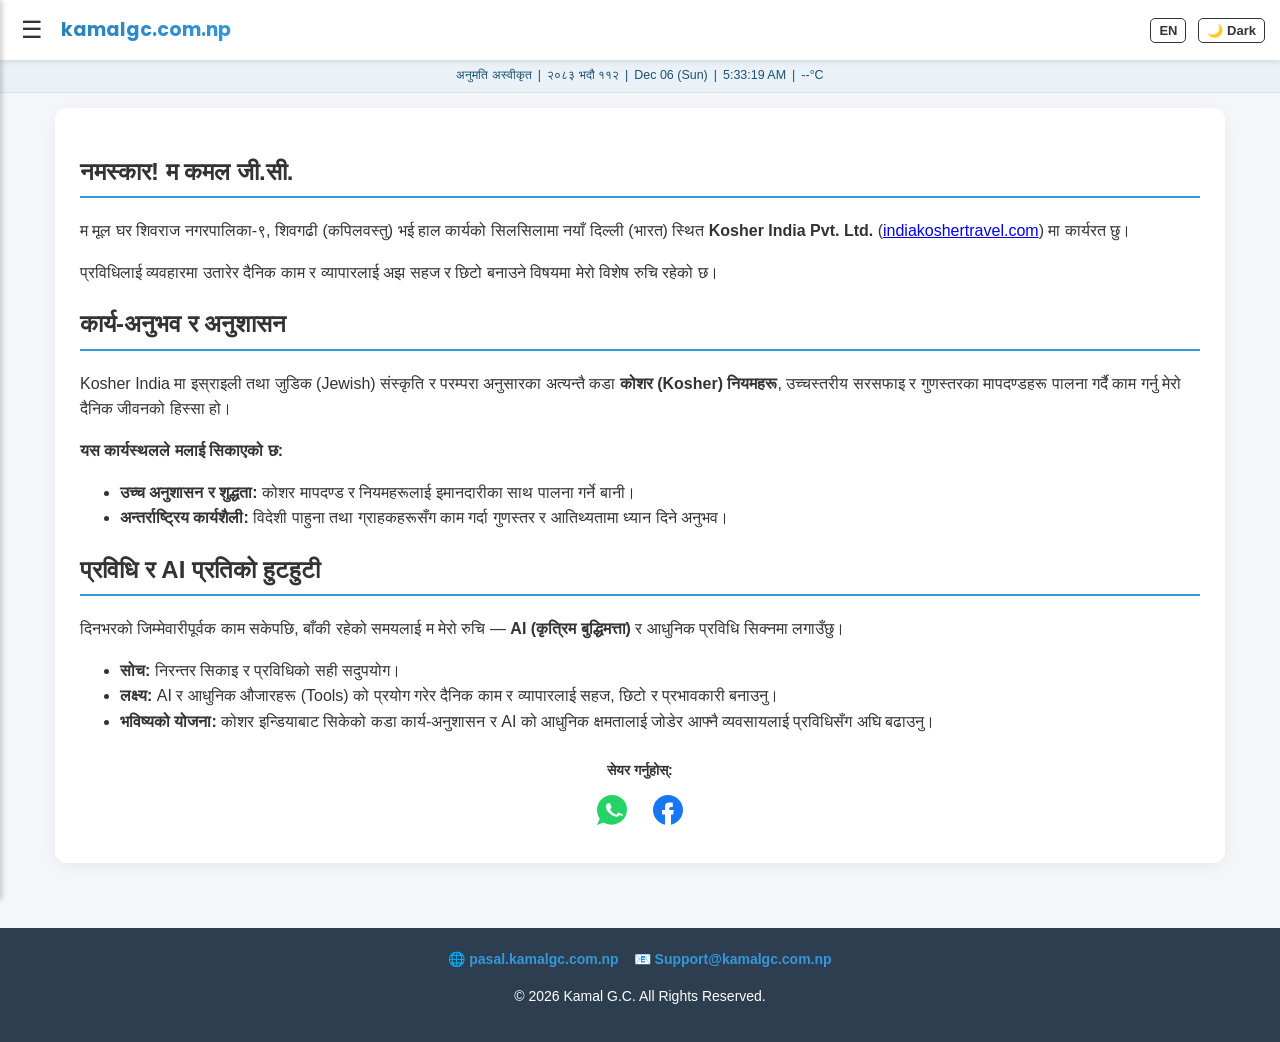
==== about.html @ 1b10fa85 "Update about.html" ====
<!DOCTYPE html>
<html lang="ne">
<head>
    <meta charset="UTF-8">
    <meta name="viewport" content="width=device-width, initial-scale=1.0">
    <title>मेरो बारेमा - कमल जी.सी.</title>
    <link rel="preconnect" href="https://fonts.googleapis.com">
    <link rel="preconnect" href="https://fonts.gstatic.com" crossorigin>
    <link href="https://fonts.googleapis.com/css2?family=Poppins:wght@600;700&display=swap" rel="stylesheet">
    <style>
        :root { --bg-color: #f4f6f9; --text-color: #333; --header-bg: #ffffff; --box-bg: #ffffff; --border-color: #3498db; --sidebar-bg: #2c3e50; --sidebar-text: #ffffff; --banner-bg: #eaf2f8; --banner-text: #1b4f72; }
        [data-theme="dark"] { --bg-color: #121212; --text-color: #e0e0e0; --header-bg: #1e1e1e; --box-bg: #1e1e1e; --border-color: #3498db; --sidebar-bg: #1a1a1a; --sidebar-text: #ffffff; --banner-bg: #2a2a2a; --banner-text: #85c1e9; }
        *, *::before, *::after { box-sizing: border-box; }
        body { margin: 0; padding: 0; font-family: 'Segoe UI', Tahoma, Geneva, Verdana, sans-serif; background-color: var(--bg-color); color: var(--text-color); line-height: 1.6; display: flex; flex-direction: column; min-height: 100vh; transition: background-color 0.3s, color 0.3s; }
        header { position: fixed; top: 0; left: 0; width: 100%; height: 60px; background-color: var(--header-bg); box-shadow: 0 2px 5px rgba(0,0,0,0.1); display: flex; align-items: center; justify-content: space-between; padding: 0 15px; z-index: 1000; }
        .header-left, .header-right { display: flex; align-items: center; gap: 12px; }
        .menu-btn { background: none; border: none; font-size: 24px; cursor: pointer; color: var(--text-color); }
        .logo-text { font-family: 'Poppins', sans-serif; font-size: 19px; font-weight: 700; background: linear-gradient(45deg, #2980b9, #3498db); -webkit-background-clip: text; -webkit-text-fill-color: transparent; text-decoration: none; }
        .control-btn { background: none; border: 1px solid var(--text-color); color: var(--text-color); padding: 4px 8px; border-radius: 5px; cursor: pointer; font-size: 13px; font-weight: bold; }
        .control-btn:hover { background-color: var(--text-color); color: var(--bg-color); }
        .live-status-bar { margin-top: 60px; background-color: var(--banner-bg); color: var(--banner-text); padding: 6px 10px; text-align: center; font-size: 0.78em; font-weight: 500; border-bottom: 1px solid rgba(0,0,0,0.05); display: flex; justify-content: center; align-items: center; gap: 6px; white-space: nowrap; overflow-x: auto; }
        .sidebar { position: fixed; top: 0; left: -280px; width: 280px; height: 100%; background-color: var(--sidebar-bg); color: var(--sidebar-text); transition: left 0.3s ease; z-index: 1100; padding-top: 80px; box-shadow: 2px 0 5px rgba(0,0,0,0.2); }
        .sidebar.active { left: 0; }
        .sidebar-close { position: absolute; top: 20px; right: 20px; background: none; border: none; color: var(--sidebar-text); font-size: 24px; cursor: pointer; }
        .sidebar ul { list-style: none; padding: 0; margin: 0; }
        .sidebar ul li { border-bottom: 1px solid #34495e; }
        .sidebar ul li a { display: block; padding: 15px 25px; color: var(--sidebar-text); text-decoration: none; }
        .sidebar ul li:hover { background-color: #34495e; }
        .main-container { max-width: 1200px; width: 100%; margin: 15px auto 40px auto; padding: 0 15px; flex: 1; }
        .section-box { background: var(--box-bg); border-radius: 12px; box-shadow: 0 4px 15px rgba(0,0,0,0.05); padding: 25px; margin-bottom: 25px; }
        h2 { color: var(--text-color); border-bottom: 2px solid var(--border-color); padding-bottom: 5px; margin-top: 20px; }
        footer { background-color: var(--sidebar-bg); color: var(--sidebar-text); text-align: center; padding: 20px; margin-top: auto; font-size: 14px; }
        .footer-links { margin-bottom: 12px; display: flex; justify-content: center; align-items: center; flex-wrap: wrap; gap: 15px; }
        .footer-links a { color: #3498db; text-decoration: none; font-weight: 600; display: inline-flex; align-items: center; gap: 6px; }
    </style>
</head>
<body data-theme="light">
    <header>
        <div class="header-left">
            <button class="menu-btn" onclick="toggleSidebar()">☰</button>
            <a href="index.html" class="logo-text">kamalgc.com.np</a>
        </div>
        <div class="header-right">
            <button class="control-btn" id="langBtn" onclick="toggleLanguage()">EN</button>
            <button class="control-btn" id="themeBtn" onclick="toggleTheme()">🌙 Dark</button>
        </div>
    </header>

    <div class="live-status-bar" id="liveStatusBar">
        <span id="locationText">लोड हुँदैछ...</span> |
        <span id="nepaliDateText">२०८३ साउन २४</span> |
        <span id="englishDateText">Aug 09 (Sun)</span> |
        <span id="timeText">--:--:--</span> |
        <span id="weatherText">--°C</span>
    </div>

    <nav class="sidebar" id="sidebar">
        <button class="sidebar-close" onclick="toggleSidebar()">&times;</button>
        <ul>
            <li><a href="index.html" data-en="Home" data-np="गृहपृष्ठ (Home)">गृहपृष्ठ (Home)</a></li>
            <li><a href="about.html" data-en="About Me" data-np="मेरो बारेमा (About Me)">मेरो बारेमा (About Me)</a></li>
            <li><a href="gallery.html" data-en="Gallery" data-np="ग्यालरी (Gallery)">ग्यालरी (Gallery)</a></li>
            <li><a href="tech.html" data-en="AI & Tech" data-np="AI र प्रविधि (AI & Tech)">AI र प्रविधि (AI & Tech)</a></li>
            <li><a href="blog.html" data-en="Blog / Updates" data-np="ब्लग / अपडेट्स (Blog)">ब्लग / अपडेट्स (Blog)</a></li>
        </ul>
    </nav>

    <div class="main-container">
        <div class="section-box">
            <h2 data-en="Hello! I am Kamal G.C." data-np="नमस्कार! म कमल जी.सी.">नमस्कार! म कमल जी.सी.</h2>
            <p data-en="My permanent home is Shivraj Municipality-9, Shivgadhi (Kapilvastu), and currently, I am working at Kosher India Pvt. Ltd. (indiakoshertravel.com) in New Delhi, India." data-np="म मूल घर शिवराज नगरपालिका-९, शिवगढी (कपिलवस्तु) भई हाल कार्यको सिलसिलामा नयाँ दिल्ली (भारत) स्थित Kosher India Pvt. Ltd. (indiakoshertravel.com) मा कार्यरत छु।">म मूल घर शिवराज नगरपालिका-९, शिवगढी (कपिलवस्तु) भई हाल कार्यको सिलसिलामा नयाँ दिल्ली (भारत) स्थित <strong>Kosher India Pvt. Ltd.</strong> (<a href="https://www.indiakoshertravel.com" target="_blank">indiakoshertravel.com</a>) मा कार्यरत छु।</p>
            <p data-en="I have a special interest in putting technology into practice to make daily work and business smoother and faster." data-np="प्रविधिलाई व्यवहारमा उतारेर दैनिक काम र व्यापारलाई अझ सहज र छिटो बनाउने विषयमा मेरो विशेष रुचि रहेको छ।">प्रविधिलाई व्यवहारमा उतारेर दैनिक काम र व्यापारलाई अझ सहज र छिटो बनाउने विषयमा मेरो विशेष रुचि रहेको छ।</p>

            <h2 data-en="Work Experience & Discipline" data-np="कार्य-अनुभव र अनुशासन">कार्य-अनुभव र अनुशासन</h2>
            <p data-en="Working at Kosher India by following extremely strict Kosher rules, high-level cleanliness, and quality standards according to Israeli and Jewish culture and tradition is a part of my daily life." data-np="Kosher India मा is्राइली तथा जुडिक (Jewish) संस्कृति र परम्परा अनुसारका अत्यन्तै कडा कोशर (Kosher) नियमहरू, उच्चस्तरीय सरसफाइ र गुणस्तरका मापदण्डहरू पालना गर्दै काम गर्नु मेरो दैनिक जीवनको हिस्सा हो।">Kosher India मा इस्राइली तथा जुडिक (Jewish) संस्कृति र परम्परा अनुसारका अत्यन्तै कडा <strong>कोशर (Kosher) नियमहरू</strong>, उच्चस्तरीय सरसफाइ र गुणस्तरका मापदण्डहरू पालना गर्दै काम गर्नु मेरो दैनिक जीवनको हिस्सा हो।</p>
            <p><strong data-en="This workplace has taught me:" data-np="यस कार्यस्थलले मलाई सिकाएको छ:">यस कार्यस्थलले मलाई सिकाएको छ:</strong></p>
            <ul>
                <li><strong data-en="High Discipline & Purity:" data-np="उच्च अनुशासन र शुद्धता:">उच्च अनुशासन र शुद्धता:</strong> <span data-en="Habit of faithfully following Kosher standards and rules." data-np="कोशर मापदण्ड र नियमहरूलाई इमानदारीका साथ पालना गर्ने बानी।">कोशर मापदण्ड र नियमहरूलाई इमानदारीका साथ पालना गर्ने बानी।</span></li>
                <li><strong data-en="International Workstyle:" data-np="अन्तर्राष्ट्रिय कार्यशैली:">अन्तर्राष्ट्रिय कार्यशैली:</strong> <span data-en="Experience in paying attention to quality and hospitality while working with foreign guests and clients." data-np="विदेशी पाहुना तथा ग्राहकहरूसँग काम गर्दा गुणस्तर र आतिथ्यतामा ध्यान दिने अनुभव।">विदेशी पाहुना तथा ग्राहकहरूसँग काम गर्दा गुणस्तर र आतिथ्यतामा ध्यान दिने अनुभव।</span></li>
            </ul>

            <h2 data-en="Passion for Technology & AI" data-np="प्रविधि र AI प्रतिको हुटहुटी">प्रविधि र AI प्रतिको हुटहुटी</h2>
            <p data-en="After finishing my responsible work for the day, I dedicate my remaining time to learning my interest — AI (Artificial Intelligence) and modern technology." data-np="दिनभरको जिम्मेवारीपूर्वक काम सकेपछि, बाँकी रहेको समयलाई म मेरो रुचि — AI (कृत्रिम बुद्धिमत्ता) र आधुनिक प्रविधि सिक्नमा लगाउँछु।">दिनभरको जिम्मेवारीपूर्वक काम सकेपछि, बाँकी रहेको समयलाई म मेरो रुचि — <strong>AI (कृत्रिम बुद्धिमत्ता)</strong> र आधुनिक प्रविधि सिक्नमा लगाउँछु।</p>
            <ul>
                <li><strong data-en="Vision:" data-np="सोच:">सोच:</strong> <span data-en="Continuous learning and proper use of technology." data-np="निरन्तर सिकाइ र प्रविधिको सही सदुपयोग।">निरन्तर सिकाइ र प्रविधिको सही सदुपयोग।</span></li>
                <li><strong data-en="Goal:" data-np="लक्ष्य:">लक्ष्य:</strong> <span data-en="Using AI and modern tools to make daily work and business smooth, fast, and effective." data-np="AI र आधुनिक औजारहरू (Tools) को प्रयोग गरेर दैनिक काम र व्यापारलाई सहज, छिटो र प्रभावकारी बनाउनु।">AI र आधुनिक औजारहरू (Tools) को प्रयोग गरेर दैनिक काम र व्यापारलाई सहज, छिटो र प्रभावकारी बनाउनु।</span></li>
                <li><strong data-en="Future Plan:" data-np="भविष्यको योजना:">भविष्यको योजना:</strong> <span data-en="Combining the strict work discipline learned from Kosher India and the modern capability of AI to advance my own business with technology." data-np="कोशर इन्डियाबाट सिकेको कडा कार्य-अनुशासन र AI को आधुनिक क्षमतालाई जोडेर आफ्नै व्यवसायलाई प्रविधिसँग अघि बढाउनु।">कोशर इन्डियाबाट सिकेको कडा कार्य-अनुशासन र AI को आधुनिक क्षमतालाई जोडेर आफ्नै व्यवसायलाई प्रविधिसँग अघि बढाउनु।</span></li>
            </ul>

            <!-- लेख र सामग्रीको ठीक मुनि सेयर गर्ने SVG लोगोहरू -->
            <div style="margin: 25px 0 10px 0; text-align: center;">
                <p style="margin-bottom: 10px; font-size: 14px; font-weight: bold; color: var(--text-color);">सेयर गर्नुहोस्:</p>
                <div style="display: flex; justify-content: center; gap: 20px; align-items: center;">
                    <!-- WhatsApp Logo Button -->
                    <a href="https://api.whatsapp.com/send?text=kamalgc.com.np/about.html - मेरो बारेमा पढ्नुहोस्!" target="_blank" title="Share on WhatsApp" style="text-decoration: none; display: inline-flex;">
                        <svg width="36" height="36" viewBox="0 0 24 24" fill="#25d366"><path d="M12.01 2C6.48 2 2 6.48 2 12.01c0 2.09.64 4.07 1.84 5.74L2 22l4.52-1.74c1.57.97 3.39 1.49 5.49 1.49 5.53 0 10.01-4.48 10.01-10.01S17.54 2 12.01 2zM17.05 15.2c-.22.6-1.12 1.15-1.55 1.22-.38.07-.84.14-2.73-.62-2.32-.93-3.79-3.23-3.9-3.38-.11-.15-1.01-1.35-1.01-2.57s.62-1.82.84-2.07c.22-.25.59-.32.84-.32.22 0 .44 0 .63.01.2.01.48.02.69.51.22.48.74 1.8.8 1.93.06.13.1.28.02.45-.08.17-.13.25-.26.41-.13.16-.27.33-.39.46-.13.13-.27.27-.11.54.16.27.71 1.18 1.52 1.91 1.04.93 1.92 1.23 2.19 1.37.27.14.43.12.59-.06s.69-.81.87-1.08c.18-.27.36-.22.61-.13.25.09 1.59.75 1.87.89.28.14.46.21.53.33.07.12.07.7-.15 1.3z"/></svg>
                    </a>
                    <!-- Facebook Logo Button -->
                    <a href="https://www.facebook.com/sharer/sharer.php?u=https://kamalgc.com.np/about.html" target="_blank" title="Share on Facebook" style="text-decoration: none; display: inline-flex;">
                        <svg width="36" height="36" viewBox="0 0 24 24" fill="#1877f2"><path d="M22 12c0-5.52-4.48-10-10-10S2 6.48 2 12c0 4.84 3.44 8.87 8 9.8V15H8v-3h2V9.5C10 7.57 11.35 7 13 7c.77 0 1.5.06 2.2.17V10h-1.2c-.88 0-1.2.55-1.2 1.3V12h3l-.33 3H14v6.8c4.56-.93 8-4.96 8-9.8z"/></svg>
                    </a>
                </div>
            </div>
        </div>
    </div>

    <footer>
        <div class="footer-links">
            <a href="https://pasal.kamalgc.com.np" target="_blank">🌐 pasal.kamalgc.com.np</a>
            <a href="mailto:Support@kamalgc.com.np">📧 Support@kamalgc.com.np</a>
        </div>

        <div style="margin: 15px 0; text-align: center; font-size: 14px;">
            <p id="adminVisitorBox" style="margin-bottom: 8px; color: var(--sidebar-text); display: none;">
                👀 कुल भिजिटर (Admin Only): <span id="visitorCount" style="font-weight: bold; color: #3498db;">--</span>
            </p>
        </div>

        <p>&copy; 2026 Kamal G.C. All Rights Reserved.</p>
    </footer>

    <script>
        let currentLang = 'np';
        function toggleSidebar() { document.getElementById('sidebar').classList.toggle('active'); }
        function toggleTheme() {
            const body = document.body;
            const themeBtn = document.getElementById('themeBtn');
            if (body.getAttribute('data-theme') === 'dark') {
                body.setAttribute('data-theme', 'light');
                themeBtn.innerHTML = '🌙 Dark';
            } else {
                body.setAttribute('data-theme', 'dark');
                themeBtn.innerHTML = '☀️ Light';
            }
        }
        function toNepaliDigits(str) { const nepDigits = ['०', '१', '२', '३', '४', '५', '६', '७', '८', '९']; return str.toString().replace(/\d/g, x => nepDigits[x]); }
        function getNepaliDateStr(now) {
            const nepMonths = ['बैशाख', 'जेठ', 'असार', 'साउन', 'भदौ', 'असोज', 'कात्तिक', 'मंसिर', 'पुस', 'माघ', 'फागुन', 'चैत'];
            const startAD = new Date(2026, 7, 9);
            const diffDays = Math.floor((now - startAD) / (1000 * 60 * 60 * 24));
            let bsMonth = 3, bsDay = 24 + diffDays;
            if (bsDay > 31) { bsDay -= 31; bsMonth++; }
            return `२०८३ ${nepMonths[bsMonth]} ${toNepaliDigits(bsDay)}`;
        }
        function toggleLanguage() {
            currentLang = currentLang === 'np' ? 'en' : 'np';
            document.getElementById('langBtn').innerText = currentLang === 'np' ? 'EN' : 'NP';
            document.querySelectorAll('[data-np]').forEach(el => {
                el.innerText = el.getAttribute(currentLang === 'en' ? 'data-en' : 'data-np');
            });
            updateLiveStatus();
        }

        // Live Geolocation and Weather Fetcher
        function fetchLiveLocationAndWeather() {
            if (navigator.geolocation) {
                navigator.geolocation.getCurrentPosition(async (position) => {
                    const lat = position.coords.latitude;
                    const lon = position.coords.longitude;
                    try {
                        const geoRes = await fetch(`https://nominatim.openstreetmap.org/reverse?format=json&lat=${lat}&lon=${lon}`);
                        const geoData = await geoRes.json();
                        const cityName = geoData.address.city || geoData.address.town || geoData.address.village || geoData.address.state || "स्थान";

                        const weatherRes = await fetch(`https://api.open-meteo.com/v1/forecast?latitude=${lat}&longitude=${lon}&current_weather=true`);
                        const weatherData = await weatherRes.json();
                        const temp = Math.round(weatherData.current_weather.temperature);

                        document.getElementById('locationText').innerText = cityName;
                        document.getElementById('weatherText').innerText = `${temp}°C`;
                    } catch (err) {
                        document.getElementById('locationText').innerText = "लोकेसन प्राप्त भएन";
                        document.getElementById('weatherText').innerText = "--°C";
                    }
                }, () => {
                    document.getElementById('locationText').innerText = "अनुमति अस्वीकृत";
                    document.getElementById('weatherText').innerText = "--°C";
                });
            } else {
                document.getElementById('locationText').innerText = "समर्थन छैन";
            }
        }

        function updateLiveStatus() {
            const now = new Date();
            document.getElementById('timeText').innerText = now.toLocaleTimeString(currentLang === 'en' ? 'en-US' : 'ne-NP');
            const daysEn = ['Sun', 'Mon', 'Tue', 'Wed', 'Thu', 'Fri', 'Sat'];
            const monthsEn = ['Jan', 'Feb', 'Mar', 'Apr', 'May', 'Jun', 'Jul', 'Aug', 'Sep', 'Oct', 'Nov', 'Dec'];
            const monthNameStr = monthsEn[now.getMonth()], dayNumStr = String(now.getDate()).padStart(2, '0'), dayNameStr = daysEn[now.getDay()];
            
            if (currentLang === 'en') {
                document.getElementById('nepaliDateText').innerText = 'BS 2083 Shrawan 24';
            } else {
                document.getElementById('nepaliDateText').innerText = getNepaliDateStr(now);
            }
            document.getElementById('englishDateText').innerText = `${monthNameStr} ${dayNumStr} (${dayNameStr})`;
        }

        setInterval(updateLiveStatus, 1000); 
        updateLiveStatus();
        fetchLiveLocationAndWeather();

        // Visitor Counter & Admin Trigger script
        let vCount = localStorage.getItem('site_visitor_count') || Math.floor(Math.random() * 50) + 120;
        if(!localStorage.getItem('site_visited')) { 
            vCount++; 
            localStorage.setItem('site_visitor_count', vCount); 
            localStorage.setItem('site_visited', 'true'); 
        }
        document.getElementById('visitorCount').innerText = vCount;

        let typedCode = '';
        document.addEventListener('keydown', (e) => {
            typedCode += e.key;
            if (typedCode.endsWith('admin')) {
                const box = document.getElementById('adminVisitorBox');
                box.style.display = box.style.display === 'none' ? 'block' : 'none';
                alert('भिजिटर काउन्टर मोड: ' + vCount);
            }
        });
    </script>
</body>
</html>
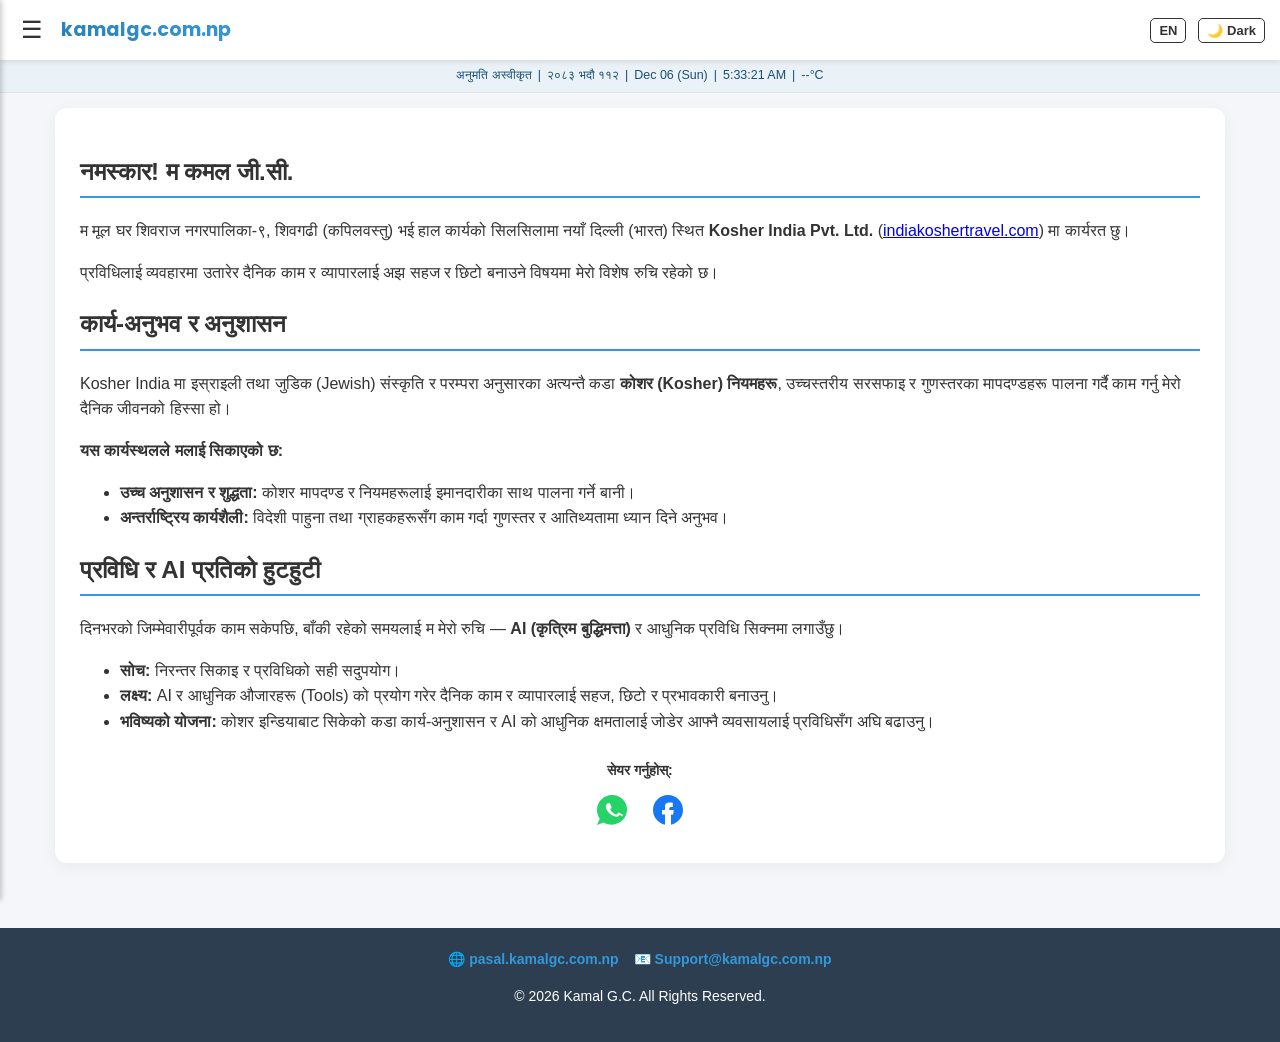
==== commit c26ee137: "Update about.html" ====
--- a/about.html
+++ b/about.html
@@ -62,6 +62,8 @@
             <li><a href="gallery.html" data-en="Gallery" data-np="ग्यालरी (Gallery)">ग्यालरी (Gallery)</a></li>
             <li><a href="tech.html" data-en="AI & Tech" data-np="AI र प्रविधि (AI & Tech)">AI र प्रविधि (AI & Tech)</a></li>
             <li><a href="blog.html" data-en="Blog / Updates" data-np="ब्लग / अपडेट्स (Blog)">ब्लग / अपडेट्स (Blog)</a></li>
+            <li><a href="emergency.html" data-en="Emergency Contacts" data-np="आकस्मिक सेवाहरू (Emergency)">आकस्मिक सेवाहरू (Emergency)</a></li>
+
         </ul>
     </nav>
 
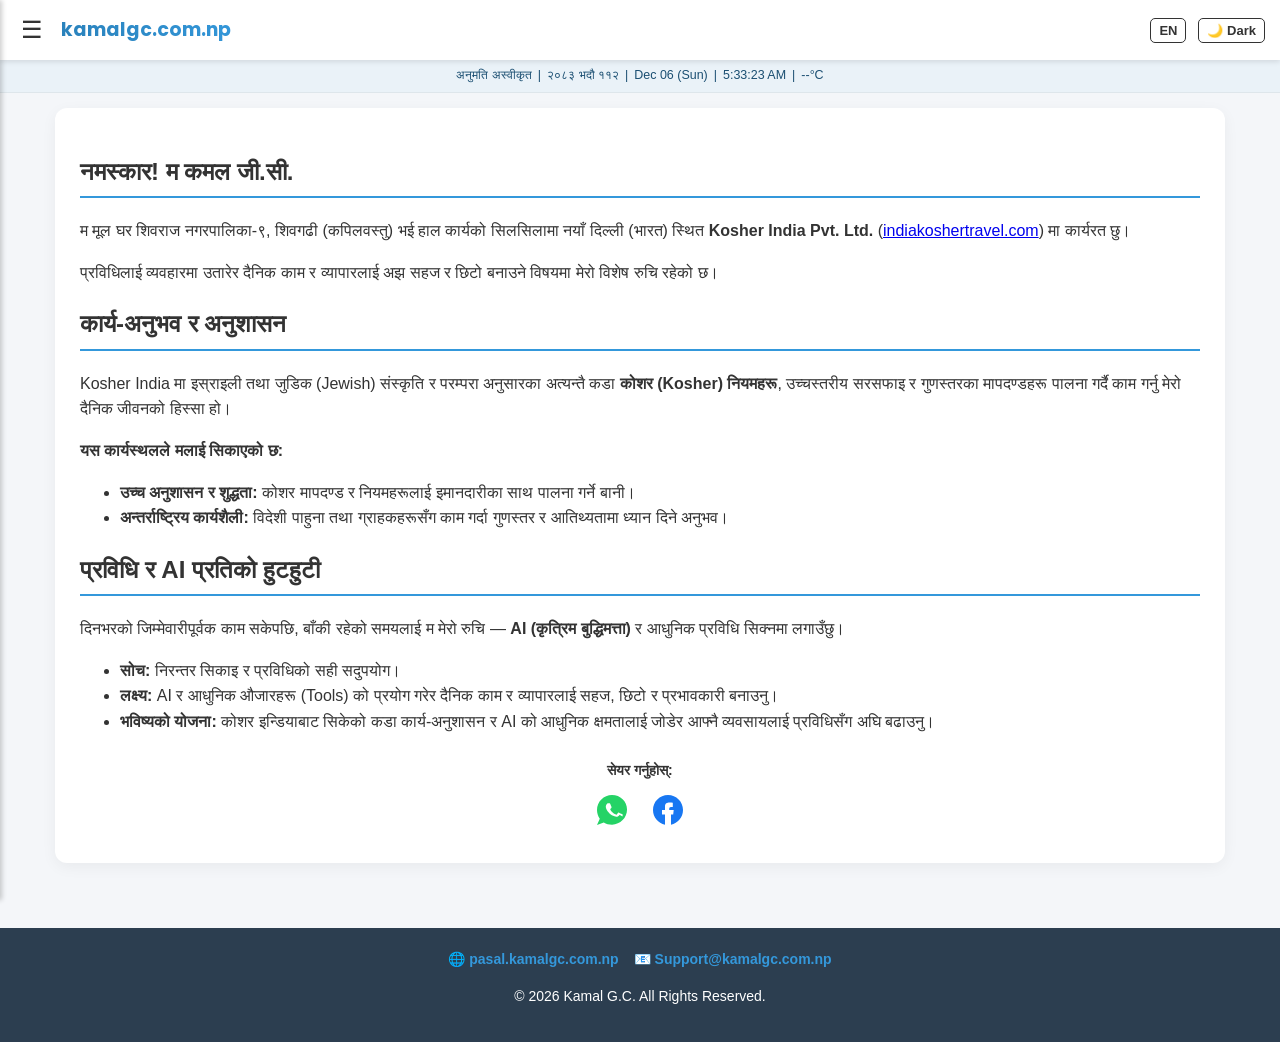
==== commit f862d687: "Update about.html" ====
--- a/about.html
+++ b/about.html
@@ -7,6 +7,8 @@
     <link rel="preconnect" href="https://fonts.googleapis.com">
     <link rel="preconnect" href="https://fonts.gstatic.com" crossorigin>
     <link href="https://fonts.googleapis.com/css2?family=Poppins:wght@600;700&display=swap" rel="stylesheet">
+    <link rel="manifest" href="manifest.json">
+
     <style>
         :root { --bg-color: #f4f6f9; --text-color: #333; --header-bg: #ffffff; --box-bg: #ffffff; --border-color: #3498db; --sidebar-bg: #2c3e50; --sidebar-text: #ffffff; --banner-bg: #eaf2f8; --banner-text: #1b4f72; }
         [data-theme="dark"] { --bg-color: #121212; --text-color: #e0e0e0; --header-bg: #1e1e1e; --box-bg: #1e1e1e; --border-color: #3498db; --sidebar-bg: #1a1a1a; --sidebar-text: #ffffff; --banner-bg: #2a2a2a; --banner-text: #85c1e9; }
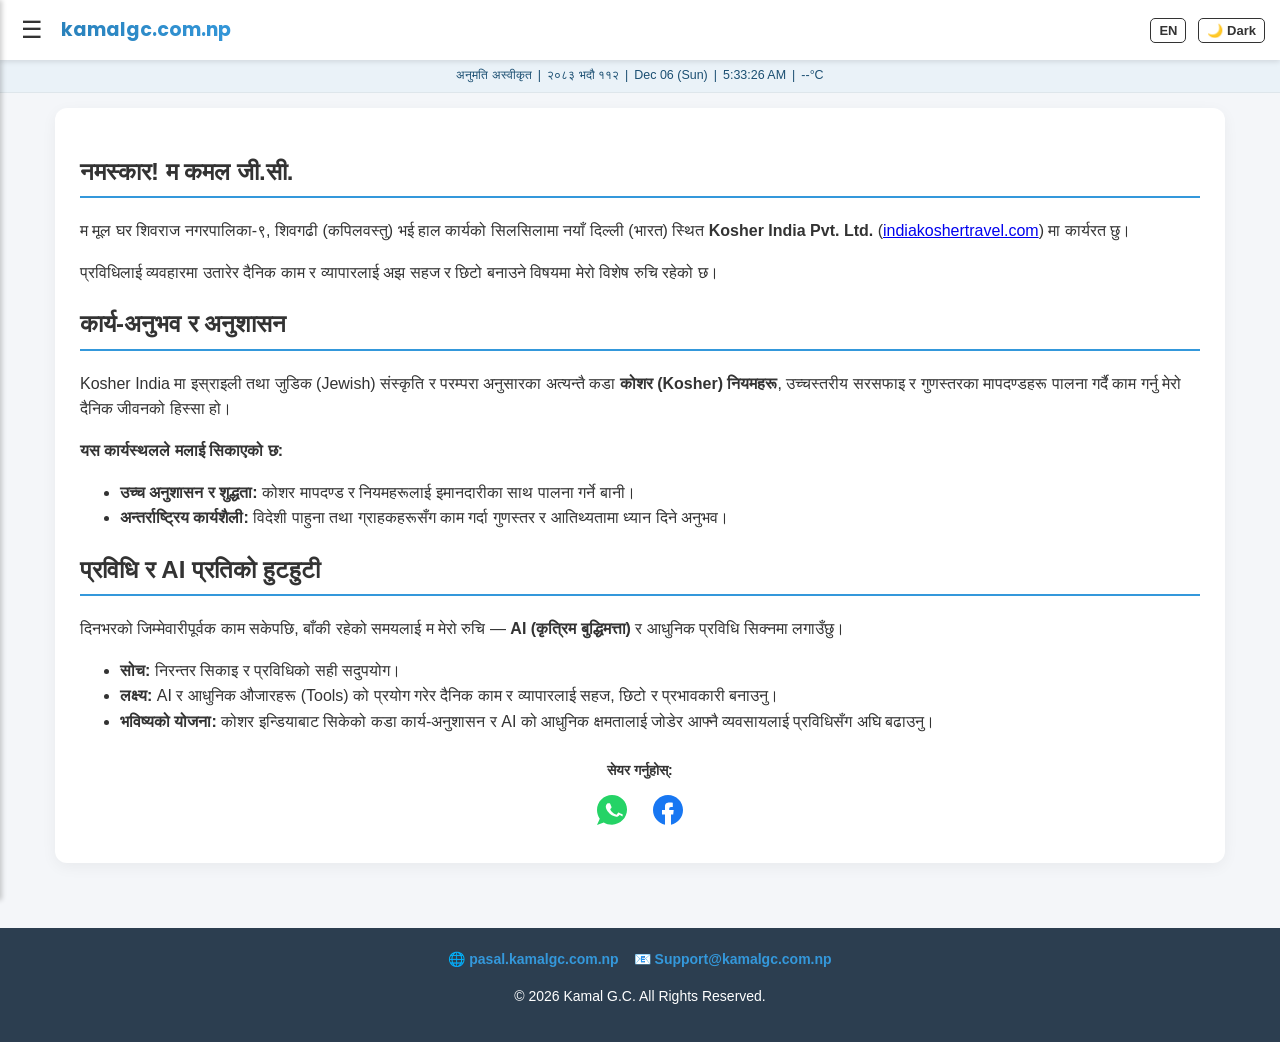
==== commit 9dea7eca: "about.html" ====
--- a/about.html
+++ b/about.html
@@ -61,11 +61,9 @@
         <ul>
             <li><a href="index.html" data-en="Home" data-np="गृहपृष्ठ (Home)">गृहपृष्ठ (Home)</a></li>
             <li><a href="about.html" data-en="About Me" data-np="मेरो बारेमा (About Me)">मेरो बारेमा (About Me)</a></li>
-            <li><a href="gallery.html" data-en="Gallery" data-np="ग्यालरी (Gallery)">ग्यालरी (Gallery)</a></li>
-            <li><a href="tech.html" data-en="AI & Tech" data-np="AI र प्रविधि (AI & Tech)">AI र प्रविधि (AI & Tech)</a></li>
             <li><a href="blog.html" data-en="Blog / Updates" data-np="ब्लग / अपडेट्स (Blog)">ब्लग / अपडेट्स (Blog)</a></li>
+            <li><a href="ai.html" data-en="AI & Tech" data-np="AI र प्रविधि (AI & Tech)">AI र प्रविधि (AI & Tech)</a></li>
             <li><a href="emergency.html" data-en="Emergency Contacts" data-np="आकस्मिक सेवाहरू (Emergency)">आकस्मिक सेवाहरू (Emergency)</a></li>
-
         </ul>
     </nav>
 
@@ -91,15 +89,12 @@
                 <li><strong data-en="Future Plan:" data-np="भविष्यको योजना:">भविष्यको योजना:</strong> <span data-en="Combining the strict work discipline learned from Kosher India and the modern capability of AI to advance my own business with technology." data-np="कोशर इन्डियाबाट सिकेको कडा कार्य-अनुशासन र AI को आधुनिक क्षमतालाई जोडेर आफ्नै व्यवसायलाई प्रविधिसँग अघि बढाउनु।">कोशर इन्डियाबाट सिकेको कडा कार्य-अनुशासन र AI को आधुनिक क्षमतालाई जोडेर आफ्नै व्यवसायलाई प्रविधिसँग अघि बढाउनु।</span></li>
             </ul>
 
-            <!-- लेख र सामग्रीको ठीक मुनि सेयर गर्ने SVG लोगोहरू -->
             <div style="margin: 25px 0 10px 0; text-align: center;">
                 <p style="margin-bottom: 10px; font-size: 14px; font-weight: bold; color: var(--text-color);">सेयर गर्नुहोस्:</p>
                 <div style="display: flex; justify-content: center; gap: 20px; align-items: center;">
-                    <!-- WhatsApp Logo Button -->
                     <a href="https://api.whatsapp.com/send?text=kamalgc.com.np/about.html - मेरो बारेमा पढ्नुहोस्!" target="_blank" title="Share on WhatsApp" style="text-decoration: none; display: inline-flex;">
                         <svg width="36" height="36" viewBox="0 0 24 24" fill="#25d366"><path d="M12.01 2C6.48 2 2 6.48 2 12.01c0 2.09.64 4.07 1.84 5.74L2 22l4.52-1.74c1.57.97 3.39 1.49 5.49 1.49 5.53 0 10.01-4.48 10.01-10.01S17.54 2 12.01 2zM17.05 15.2c-.22.6-1.12 1.15-1.55 1.22-.38.07-.84.14-2.73-.62-2.32-.93-3.79-3.23-3.9-3.38-.11-.15-1.01-1.35-1.01-2.57s.62-1.82.84-2.07c.22-.25.59-.32.84-.32.22 0 .44 0 .63.01.2.01.48.02.69.51.22.48.74 1.8.8 1.93.06.13.1.28.02.45-.08.17-.13.25-.26.41-.13.16-.27.33-.39.46-.13.13-.27.27-.11.54.16.27.71 1.18 1.52 1.91 1.04.93 1.92 1.23 2.19 1.37.27.14.43.12.59-.06s.69-.81.87-1.08c.18-.27.36-.22.61-.13.25.09 1.59.75 1.87.89.28.14.46.21.53.33.07.12.07.7-.15 1.3z"/></svg>
                     </a>
-                    <!-- Facebook Logo Button -->
                     <a href="https://www.facebook.com/sharer/sharer.php?u=https://kamalgc.com.np/about.html" target="_blank" title="Share on Facebook" style="text-decoration: none; display: inline-flex;">
                         <svg width="36" height="36" viewBox="0 0 24 24" fill="#1877f2"><path d="M22 12c0-5.52-4.48-10-10-10S2 6.48 2 12c0 4.84 3.44 8.87 8 9.8V15H8v-3h2V9.5C10 7.57 11.35 7 13 7c.77 0 1.5.06 2.2.17V10h-1.2c-.88 0-1.2.55-1.2 1.3V12h3l-.33 3H14v6.8c4.56-.93 8-4.96 8-9.8z"/></svg>
                     </a>
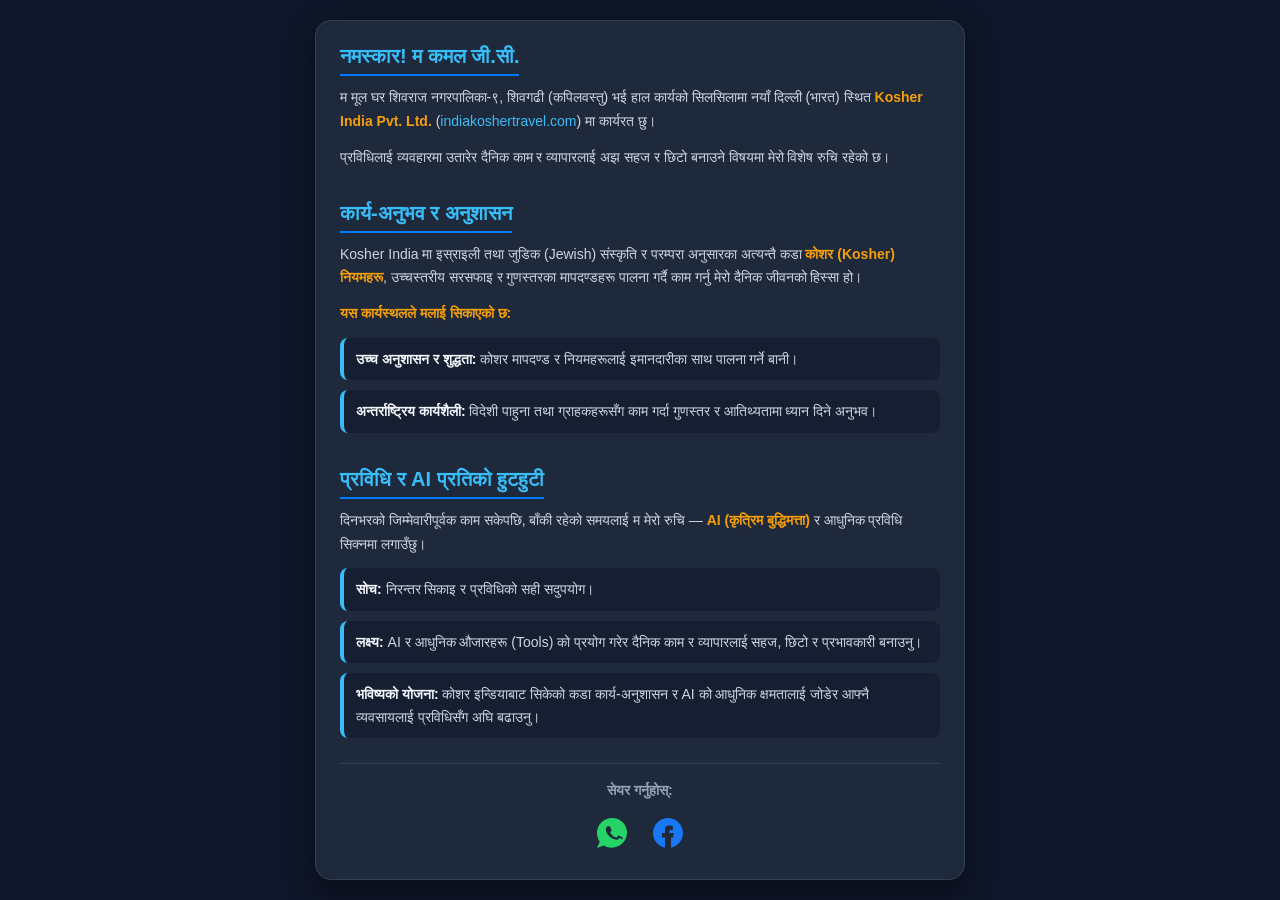
==== commit 2e2c7bda: "Update print statement from 'Hello' to 'Goodbye'" ====
--- a/about.html
+++ b/about.html
@@ -1,222 +1,203 @@
 <!DOCTYPE html>
-<html lang="ne">
+<html lang="np">
 <head>
-    <meta charset="UTF-8">
-    <meta name="viewport" content="width=device-width, initial-scale=1.0">
-    <title>मेरो बारेमा - कमल जी.सी.</title>
-    <link rel="preconnect" href="https://fonts.googleapis.com">
-    <link rel="preconnect" href="https://fonts.gstatic.com" crossorigin>
-    <link href="https://fonts.googleapis.com/css2?family=Poppins:wght@600;700&display=swap" rel="stylesheet">
-    <link rel="manifest" href="manifest.json">
-
-    <style>
-        :root { --bg-color: #f4f6f9; --text-color: #333; --header-bg: #ffffff; --box-bg: #ffffff; --border-color: #3498db; --sidebar-bg: #2c3e50; --sidebar-text: #ffffff; --banner-bg: #eaf2f8; --banner-text: #1b4f72; }
-        [data-theme="dark"] { --bg-color: #121212; --text-color: #e0e0e0; --header-bg: #1e1e1e; --box-bg: #1e1e1e; --border-color: #3498db; --sidebar-bg: #1a1a1a; --sidebar-text: #ffffff; --banner-bg: #2a2a2a; --banner-text: #85c1e9; }
-        *, *::before, *::after { box-sizing: border-box; }
-        body { margin: 0; padding: 0; font-family: 'Segoe UI', Tahoma, Geneva, Verdana, sans-serif; background-color: var(--bg-color); color: var(--text-color); line-height: 1.6; display: flex; flex-direction: column; min-height: 100vh; transition: background-color 0.3s, color 0.3s; }
-        header { position: fixed; top: 0; left: 0; width: 100%; height: 60px; background-color: var(--header-bg); box-shadow: 0 2px 5px rgba(0,0,0,0.1); display: flex; align-items: center; justify-content: space-between; padding: 0 15px; z-index: 1000; }
-        .header-left, .header-right { display: flex; align-items: center; gap: 12px; }
-        .menu-btn { background: none; border: none; font-size: 24px; cursor: pointer; color: var(--text-color); }
-        .logo-text { font-family: 'Poppins', sans-serif; font-size: 19px; font-weight: 700; background: linear-gradient(45deg, #2980b9, #3498db); -webkit-background-clip: text; -webkit-text-fill-color: transparent; text-decoration: none; }
-        .control-btn { background: none; border: 1px solid var(--text-color); color: var(--text-color); padding: 4px 8px; border-radius: 5px; cursor: pointer; font-size: 13px; font-weight: bold; }
-        .control-btn:hover { background-color: var(--text-color); color: var(--bg-color); }
-        .live-status-bar { margin-top: 60px; background-color: var(--banner-bg); color: var(--banner-text); padding: 6px 10px; text-align: center; font-size: 0.78em; font-weight: 500; border-bottom: 1px solid rgba(0,0,0,0.05); display: flex; justify-content: center; align-items: center; gap: 6px; white-space: nowrap; overflow-x: auto; }
-        .sidebar { position: fixed; top: 0; left: -280px; width: 280px; height: 100%; background-color: var(--sidebar-bg); color: var(--sidebar-text); transition: left 0.3s ease; z-index: 1100; padding-top: 80px; box-shadow: 2px 0 5px rgba(0,0,0,0.2); }
-        .sidebar.active { left: 0; }
-        .sidebar-close { position: absolute; top: 20px; right: 20px; background: none; border: none; color: var(--sidebar-text); font-size: 24px; cursor: pointer; }
-        .sidebar ul { list-style: none; padding: 0; margin: 0; }
-        .sidebar ul li { border-bottom: 1px solid #34495e; }
-        .sidebar ul li a { display: block; padding: 15px 25px; color: var(--sidebar-text); text-decoration: none; }
-        .sidebar ul li:hover { background-color: #34495e; }
-        .main-container { max-width: 1200px; width: 100%; margin: 15px auto 40px auto; padding: 0 15px; flex: 1; }
-        .section-box { background: var(--box-bg); border-radius: 12px; box-shadow: 0 4px 15px rgba(0,0,0,0.05); padding: 25px; margin-bottom: 25px; }
-        h2 { color: var(--text-color); border-bottom: 2px solid var(--border-color); padding-bottom: 5px; margin-top: 20px; }
-        footer { background-color: var(--sidebar-bg); color: var(--sidebar-text); text-align: center; padding: 20px; margin-top: auto; font-size: 14px; }
-        .footer-links { margin-bottom: 12px; display: flex; justify-content: center; align-items: center; flex-wrap: wrap; gap: 15px; }
-        .footer-links a { color: #3498db; text-decoration: none; font-weight: 600; display: inline-flex; align-items: center; gap: 6px; }
-    </style>
+  <meta charset="UTF-8">
+  <meta name="viewport" content="width=device-width, initial-scale=1.0">
+  <title>About Me - KAMAL G.C.</title>
+  
+  <!-- FontAwesome Icons -->
+  <link rel="stylesheet" href="https://cdnjs.cloudflare.com/ajax/libs/font-awesome/6.4.0/css/all.min.css">
+  
+  <style>
+    * {
+      margin: 0;
+      padding: 0;
+      box-sizing: border-box;
+      font-family: 'Segoe UI', Tahoma, Geneva, Verdana, sans-serif;
+    }
+
+    body {
+      background-color: #0f172a;
+      color: #f8fafc;
+      padding: 20px 15px;
+      display: flex;
+      justify-content: center;
+      align-items: center;
+      min-height: 100vh;
+    }
+
+    .main-container {
+      width: 100%;
+      max-width: 650px;
+      margin: 0 auto;
+    }
+
+    .section-box {
+      background: #1e293b;
+      border-radius: 16px;
+      padding: 24px;
+      box-shadow: 0 10px 30px rgba(0, 0, 0, 0.5);
+      border: 1px solid #334155;
+    }
+
+    h2 {
+      color: #38bdf8;
+      font-size: 1.25rem;
+      margin-top: 20px;
+      margin-bottom: 10px;
+      border-bottom: 2px solid #007bff;
+      padding-bottom: 6px;
+      display: inline-block;
+    }
+
+    .section-box > h2:first-child {
+      margin-top: 0;
+    }
+
+    p {
+      font-size: 14px;
+      line-height: 1.7;
+      color: #cbd5e1;
+      margin-bottom: 12px;
+    }
+
+    p strong {
+      color: #f59e0b;
+    }
+
+    a {
+      color: #38bdf8;
+      text-decoration: none;
+    }
+
+    a:hover {
+      text-decoration: underline;
+    }
+
+    ul {
+      list-style-type: none;
+      padding-left: 0;
+      margin-bottom: 15px;
+    }
+
+    ul li {
+      font-size: 14px;
+      line-height: 1.6;
+      color: #cbd5e1;
+      margin-bottom: 10px;
+      background: rgba(15, 23, 42, 0.5);
+      padding: 10px 12px;
+      border-radius: 8px;
+      border-left: 4px solid #38bdf8;
+    }
+
+    ul li strong {
+      color: #f1f5f9;
+    }
+
+    .share-section {
+      margin-top: 25px;
+      padding-top: 15px;
+      border-top: 1px solid #334155;
+      text-align: center;
+    }
+
+    .share-title {
+      margin-bottom: 12px;
+      font-size: 14px;
+      font-weight: bold;
+      color: #94a3b8;
+    }
+
+    .share-icons {
+      display: flex;
+      justify-content: center;
+      gap: 20px;
+      align-items: center;
+    }
+
+    .share-icons a {
+      transition: transform 0.2s ease;
+    }
+
+    .share-icons a:hover {
+      transform: scale(1.15);
+    }
+  </style>
 </head>
-<body data-theme="light">
-    <header>
-        <div class="header-left">
-            <button class="menu-btn" onclick="toggleSidebar()">☰</button>
-            <a href="index.html" class="logo-text">kamalgc.com.np</a>
+<body>
+
+  <div class="main-container">
+    <div class="section-box">
+      
+      <!-- Section 1: Introduction -->
+      <h2 data-en="Hello! I am Kamal G.C." data-np="नमस्कार! म कमल जी.सी.">नमस्कार! म कमल जी.सी.</h2>
+      
+      <p data-en="My permanent home is Shivraj Municipality-9, Shivgadhi (Kapilvastu), and currently, I am working at Kosher India Pvt. Ltd. (indiakoshertravel.com) in New Delhi, India." data-np="म मूल घर शिवराज नगरपालिका-९, शिवगढी (कपिलवस्तु) भई हाल कार्यको सिलसिलामा नयाँ दिल्ली (भारत) स्थित Kosher India Pvt. Ltd. (indiakoshertravel.com) मा कार्यरत छु।">
+        म मूल घर शिवराज नगरपालिका-९, शिवगढी (कपिलवस्तु) भई हाल कार्यको सिलसिलामा नयाँ दिल्ली (भारत) स्थित <strong>Kosher India Pvt. Ltd.</strong> (<a href="https://www.indiakoshertravel.com" target="_blank">indiakoshertravel.com</a>) मा कार्यरत छु।
+      </p>
+      
+      <p data-en="I have a special interest in putting technology into practice to make daily work and business smoother and faster." data-np="प्रविधिलाई व्यवहारमा उतारेर दैनिक काम र व्यापारलाई अझ सहज र छिटो बनाउने विषयमा मेरो विशेष रुचि रहेको छ।">
+        प्रविधिलाई व्यवहारमा उतारेर दैनिक काम र व्यापारलाई अझ सहज र छिटो बनाउने विषयमा मेरो विशेष रुचि रहेको छ।
+      </p>
+
+      <!-- Section 2: Experience -->
+      <h2 data-en="Work Experience & Discipline" data-np="कार्य-अनुभव र अनुशासन">कार्य-अनुभव र अनुशासन</h2>
+      
+      <p data-en="Working at Kosher India by following extremely strict Kosher rules, high-level cleanliness, and quality standards according to Israeli and Jewish culture and tradition is a part of my daily life." data-np="Kosher India मा इस्राइली तथा जुडिक (Jewish) संस्कृति र परम्परा अनुसारका अत्यन्तै कडा कोशर (Kosher) नियमहरू, उच्चस्तरीय सरसफाइ र गुणस्तरका मापदण्डहरू पालना गर्दै काम गर्नु मेरो दैनिक जीवनको हिस्सा हो।">
+        Kosher India मा इस्राइली तथा जुडिक (Jewish) संस्कृति र परम्परा अनुसारका अत्यन्तै कडा <strong>कोशर (Kosher) नियमहरू</strong>, उच्चस्तरीय सरसफाइ र गुणस्तरका मापदण्डहरू पालना गर्दै काम गर्नु मेरो दैनिक जीवनको हिस्सा हो।
+      </p>
+      
+      <p><strong data-en="This workplace has taught me:" data-np="यस कार्यस्थलले मलाई सिकाएको छ:">यस कार्यस्थलले मलाई सिकाएको छ:</strong></p>
+      
+      <ul>
+        <li>
+          <strong data-en="High Discipline & Purity:" data-np="उच्च अनुशासन र शुद्धता:">उच्च अनुशासन र शुद्धता:</strong> 
+          <span data-en="Habit of faithfully following Kosher standards and rules." data-np="कोशर मापदण्ड र नियमहरूलाई इमानदारीका साथ पालना गर्ने बानी।">कोशर मापदण्ड र नियमहरूलाई इमानदारीका साथ पालना गर्ने बानी।</span>
+        </li>
+        <li>
+          <strong data-en="International Workstyle:" data-np="अन्तर्राष्ट्रिय कार्यशैली:">अन्तर्राष्ट्रिय कार्यशैली:</strong> 
+          <span data-en="Experience in paying attention to quality and hospitality while working with foreign guests and clients." data-np="विदेशी पाहुना तथा ग्राहकहरूसँग काम गर्दा गुणस्तर र आतिथ्यतामा ध्यान दिने अनुभव।">विदेशी पाहुना तथा ग्राहकहरूसँग काम गर्दा गुणस्तर र आतिथ्यतामा ध्यान दिने अनुभव।</span>
+        </li>
+      </ul>
+
+      <!-- Section 3: Tech & AI -->
+      <h2 data-en="Passion for Technology & AI" data-np="प्रविधि र AI प्रतिको हुटहुटी">प्रविधि र AI प्रतिको हुटहुटी</h2>
+      
+      <p data-en="After finishing my responsible work for the day, I dedicate my remaining time to learning my interest — AI (Artificial Intelligence) and modern technology." data-np="दिनभरको जिम्मेवारीपूर्वक काम सकेपछि, बाँकी रहेको समयलाई म मेरो रुचि — AI (कृत्रिम बुद्धिमत्ता) र आधुनिक प्रविधि सिक्नमा लगाउँछु।">
+        दिनभरको जिम्मेवारीपूर्वक काम सकेपछि, बाँकी रहेको समयलाई म मेरो रुचि — <strong>AI (कृत्रिम बुद्धिमत्ता)</strong> र आधुनिक प्रविधि सिक्नमा लगाउँछु।
+      </p>
+      
+      <ul>
+        <li>
+          <strong data-en="Vision:" data-np="सोच:">सोच:</strong> 
+          <span data-en="Continuous learning and proper use of technology." data-np="निरन्तर सिकाइ र प्रविधिको सही सदुपयोग।">निरन्तर सिकाइ र प्रविधिको सही सदुपयोग।</span>
+        </li>
+        <li>
+          <strong data-en="Goal:" data-np="लक्ष्य:">लक्ष्य:</strong> 
+          <span data-en="Using AI and modern tools to make daily work and business smooth, fast, and effective." data-np="AI र आधुनिक औजारहरू (Tools) को प्रयोग गरेर दैनिक काम र व्यापारलाई सहज, छिटो र प्रभावकारी बनाउनु।">AI र आधुनिक औजारहरू (Tools) को प्रयोग गरेर दैनिक काम र व्यापारलाई सहज, छिटो र प्रभावकारी बनाउनु।</span>
+        </li>
+        <li>
+          <strong data-en="Future Plan:" data-np="भविष्यको योजना:">भविष्यको योजना:</strong> 
+          <span data-en="Combining the strict work discipline learned from Kosher India and the modern capability of AI to advance my own business with technology." data-np="कोशर इन्डियाबाट सिकेको कडा कार्य-अनुशासन र AI को आधुनिक क्षमतालाई जोडेर आफ्नै व्यवसायलाई प्रविधिसँग अघि बढाउनु।">कोशर इन्डियाबाट सिकेको कडा कार्य-अनुशासन र AI को आधुनिक क्षमतालाई जोडेर आफ्नै व्यवसायलाई प्रविधिसँग अघि बढाउनु।</span>
+        </li>
+      </ul>
+
+      <!-- Share Box -->
+      <div class="share-section">
+        <p class="share-title" data-en="Share this page:" data-np="सेयर गर्नुहोस्:">सेयर गर्नुहोस्:</p>
+        <div class="share-icons">
+          <a href="https://api.whatsapp.com/send?text=kamalgc.com.np/about.html - मेरो बारेमा पढ्नुहोस्!" target="_blank" title="Share on WhatsApp">
+            <svg width="36" height="36" viewBox="0 0 24 24" fill="#25d366"><path d="M12.01 2C6.48 2 2 6.48 2 12.01c0 2.09.64 4.07 1.84 5.74L2 22l4.52-1.74c1.57.97 3.39 1.49 5.49 1.49 5.53 0 10.01-4.48 10.01-10.01S17.54 2 12.01 2zM17.05 15.2c-.22.6-1.12 1.15-1.55 1.22-.38.07-.84.14-2.73-.62-2.32-.93-3.79-3.23-3.9-3.38-.11-.15-1.01-1.35-1.01-2.57s.62-1.82.84-2.07c.22-.25.59-.32.84-.32.22 0 .44 0 .63.01.2.01.48.02.69.51.22.48.74 1.8.8 1.93.06.13.1.28.02.45-.08.17-.13.25-.26.41-.13.16-.27.33-.39.46-.13.13-.27.27-.11.54.16.27.71 1.18 1.52 1.91 1.04.93 1.92 1.23 2.19 1.37.27.14.43.12.59-.06s.69-.81.87-1.08c.18-.27.36-.22.61-.13.25.09 1.59.75 1.87.89.28.14.46.21.53.33.07.12.07.7-.15 1.3z"/></svg>
+          </a>
+          <a href="https://www.facebook.com/sharer/sharer.php?u=https://kamalgc.com.np/about.html" target="_blank" title="Share on Facebook">
+            <svg width="36" height="36" viewBox="0 0 24 24" fill="#1877f2"><path d="M22 12c0-5.52-4.48-10-10-10S2 6.48 2 12c0 4.84 3.44 8.87 8 9.8V15H8v-3h2V9.5C10 7.57 11.35 7 13 7c.77 0 1.5.06 2.2.17V10h-1.2c-.88 0-1.2.55-1.2 1.3V12h3l-.33 3H14v6.8c4.56-.93 8-4.96 8-9.8z"/></svg>
+          </a>
         </div>
-        <div class="header-right">
-            <button class="control-btn" id="langBtn" onclick="toggleLanguage()">EN</button>
-            <button class="control-btn" id="themeBtn" onclick="toggleTheme()">🌙 Dark</button>
-        </div>
-    </header>
-
-    <div class="live-status-bar" id="liveStatusBar">
-        <span id="locationText">लोड हुँदैछ...</span> |
-        <span id="nepaliDateText">२०८३ साउन २४</span> |
-        <span id="englishDateText">Aug 09 (Sun)</span> |
-        <span id="timeText">--:--:--</span> |
-        <span id="weatherText">--°C</span>
+      </div>
+
     </div>
-
-    <nav class="sidebar" id="sidebar">
-        <button class="sidebar-close" onclick="toggleSidebar()">&times;</button>
-        <ul>
-            <li><a href="index.html" data-en="Home" data-np="गृहपृष्ठ (Home)">गृहपृष्ठ (Home)</a></li>
-            <li><a href="about.html" data-en="About Me" data-np="मेरो बारेमा (About Me)">मेरो बारेमा (About Me)</a></li>
-            <li><a href="blog.html" data-en="Blog / Updates" data-np="ब्लग / अपडेट्स (Blog)">ब्लग / अपडेट्स (Blog)</a></li>
-            <li><a href="ai.html" data-en="AI & Tech" data-np="AI र प्रविधि (AI & Tech)">AI र प्रविधि (AI & Tech)</a></li>
-            <li><a href="emergency.html" data-en="Emergency Contacts" data-np="आकस्मिक सेवाहरू (Emergency)">आकस्मिक सेवाहरू (Emergency)</a></li>
-        </ul>
-    </nav>
-
-    <div class="main-container">
-        <div class="section-box">
-            <h2 data-en="Hello! I am Kamal G.C." data-np="नमस्कार! म कमल जी.सी.">नमस्कार! म कमल जी.सी.</h2>
-            <p data-en="My permanent home is Shivraj Municipality-9, Shivgadhi (Kapilvastu), and currently, I am working at Kosher India Pvt. Ltd. (indiakoshertravel.com) in New Delhi, India." data-np="म मूल घर शिवराज नगरपालिका-९, शिवगढी (कपिलवस्तु) भई हाल कार्यको सिलसिलामा नयाँ दिल्ली (भारत) स्थित Kosher India Pvt. Ltd. (indiakoshertravel.com) मा कार्यरत छु।">म मूल घर शिवराज नगरपालिका-९, शिवगढी (कपिलवस्तु) भई हाल कार्यको सिलसिलामा नयाँ दिल्ली (भारत) स्थित <strong>Kosher India Pvt. Ltd.</strong> (<a href="https://www.indiakoshertravel.com" target="_blank">indiakoshertravel.com</a>) मा कार्यरत छु।</p>
-            <p data-en="I have a special interest in putting technology into practice to make daily work and business smoother and faster." data-np="प्रविधिलाई व्यवहारमा उतारेर दैनिक काम र व्यापारलाई अझ सहज र छिटो बनाउने विषयमा मेरो विशेष रुचि रहेको छ।">प्रविधिलाई व्यवहारमा उतारेर दैनिक काम र व्यापारलाई अझ सहज र छिटो बनाउने विषयमा मेरो विशेष रुचि रहेको छ।</p>
-
-            <h2 data-en="Work Experience & Discipline" data-np="कार्य-अनुभव र अनुशासन">कार्य-अनुभव र अनुशासन</h2>
-            <p data-en="Working at Kosher India by following extremely strict Kosher rules, high-level cleanliness, and quality standards according to Israeli and Jewish culture and tradition is a part of my daily life." data-np="Kosher India मा is्राइली तथा जुडिक (Jewish) संस्कृति र परम्परा अनुसारका अत्यन्तै कडा कोशर (Kosher) नियमहरू, उच्चस्तरीय सरसफाइ र गुणस्तरका मापदण्डहरू पालना गर्दै काम गर्नु मेरो दैनिक जीवनको हिस्सा हो।">Kosher India मा इस्राइली तथा जुडिक (Jewish) संस्कृति र परम्परा अनुसारका अत्यन्तै कडा <strong>कोशर (Kosher) नियमहरू</strong>, उच्चस्तरीय सरसफाइ र गुणस्तरका मापदण्डहरू पालना गर्दै काम गर्नु मेरो दैनिक जीवनको हिस्सा हो।</p>
-            <p><strong data-en="This workplace has taught me:" data-np="यस कार्यस्थलले मलाई सिकाएको छ:">यस कार्यस्थलले मलाई सिकाएको छ:</strong></p>
-            <ul>
-                <li><strong data-en="High Discipline & Purity:" data-np="उच्च अनुशासन र शुद्धता:">उच्च अनुशासन र शुद्धता:</strong> <span data-en="Habit of faithfully following Kosher standards and rules." data-np="कोशर मापदण्ड र नियमहरूलाई इमानदारीका साथ पालना गर्ने बानी।">कोशर मापदण्ड र नियमहरूलाई इमानदारीका साथ पालना गर्ने बानी।</span></li>
-                <li><strong data-en="International Workstyle:" data-np="अन्तर्राष्ट्रिय कार्यशैली:">अन्तर्राष्ट्रिय कार्यशैली:</strong> <span data-en="Experience in paying attention to quality and hospitality while working with foreign guests and clients." data-np="विदेशी पाहुना तथा ग्राहकहरूसँग काम गर्दा गुणस्तर र आतिथ्यतामा ध्यान दिने अनुभव।">विदेशी पाहुना तथा ग्राहकहरूसँग काम गर्दा गुणस्तर र आतिथ्यतामा ध्यान दिने अनुभव।</span></li>
-            </ul>
-
-            <h2 data-en="Passion for Technology & AI" data-np="प्रविधि र AI प्रतिको हुटहुटी">प्रविधि र AI प्रतिको हुटहुटी</h2>
-            <p data-en="After finishing my responsible work for the day, I dedicate my remaining time to learning my interest — AI (Artificial Intelligence) and modern technology." data-np="दिनभरको जिम्मेवारीपूर्वक काम सकेपछि, बाँकी रहेको समयलाई म मेरो रुचि — AI (कृत्रिम बुद्धिमत्ता) र आधुनिक प्रविधि सिक्नमा लगाउँछु।">दिनभरको जिम्मेवारीपूर्वक काम सकेपछि, बाँकी रहेको समयलाई म मेरो रुचि — <strong>AI (कृत्रिम बुद्धिमत्ता)</strong> र आधुनिक प्रविधि सिक्नमा लगाउँछु।</p>
-            <ul>
-                <li><strong data-en="Vision:" data-np="सोच:">सोच:</strong> <span data-en="Continuous learning and proper use of technology." data-np="निरन्तर सिकाइ र प्रविधिको सही सदुपयोग।">निरन्तर सिकाइ र प्रविधिको सही सदुपयोग।</span></li>
-                <li><strong data-en="Goal:" data-np="लक्ष्य:">लक्ष्य:</strong> <span data-en="Using AI and modern tools to make daily work and business smooth, fast, and effective." data-np="AI र आधुनिक औजारहरू (Tools) को प्रयोग गरेर दैनिक काम र व्यापारलाई सहज, छिटो र प्रभावकारी बनाउनु।">AI र आधुनिक औजारहरू (Tools) को प्रयोग गरेर दैनिक काम र व्यापारलाई सहज, छिटो र प्रभावकारी बनाउनु।</span></li>
-                <li><strong data-en="Future Plan:" data-np="भविष्यको योजना:">भविष्यको योजना:</strong> <span data-en="Combining the strict work discipline learned from Kosher India and the modern capability of AI to advance my own business with technology." data-np="कोशर इन्डियाबाट सिकेको कडा कार्य-अनुशासन र AI को आधुनिक क्षमतालाई जोडेर आफ्नै व्यवसायलाई प्रविधिसँग अघि बढाउनु।">कोशर इन्डियाबाट सिकेको कडा कार्य-अनुशासन र AI को आधुनिक क्षमतालाई जोडेर आफ्नै व्यवसायलाई प्रविधिसँग अघि बढाउनु।</span></li>
-            </ul>
-
-            <div style="margin: 25px 0 10px 0; text-align: center;">
-                <p style="margin-bottom: 10px; font-size: 14px; font-weight: bold; color: var(--text-color);">सेयर गर्नुहोस्:</p>
-                <div style="display: flex; justify-content: center; gap: 20px; align-items: center;">
-                    <a href="https://api.whatsapp.com/send?text=kamalgc.com.np/about.html - मेरो बारेमा पढ्नुहोस्!" target="_blank" title="Share on WhatsApp" style="text-decoration: none; display: inline-flex;">
-                        <svg width="36" height="36" viewBox="0 0 24 24" fill="#25d366"><path d="M12.01 2C6.48 2 2 6.48 2 12.01c0 2.09.64 4.07 1.84 5.74L2 22l4.52-1.74c1.57.97 3.39 1.49 5.49 1.49 5.53 0 10.01-4.48 10.01-10.01S17.54 2 12.01 2zM17.05 15.2c-.22.6-1.12 1.15-1.55 1.22-.38.07-.84.14-2.73-.62-2.32-.93-3.79-3.23-3.9-3.38-.11-.15-1.01-1.35-1.01-2.57s.62-1.82.84-2.07c.22-.25.59-.32.84-.32.22 0 .44 0 .63.01.2.01.48.02.69.51.22.48.74 1.8.8 1.93.06.13.1.28.02.45-.08.17-.13.25-.26.41-.13.16-.27.33-.39.46-.13.13-.27.27-.11.54.16.27.71 1.18 1.52 1.91 1.04.93 1.92 1.23 2.19 1.37.27.14.43.12.59-.06s.69-.81.87-1.08c.18-.27.36-.22.61-.13.25.09 1.59.75 1.87.89.28.14.46.21.53.33.07.12.07.7-.15 1.3z"/></svg>
-                    </a>
-                    <a href="https://www.facebook.com/sharer/sharer.php?u=https://kamalgc.com.np/about.html" target="_blank" title="Share on Facebook" style="text-decoration: none; display: inline-flex;">
-                        <svg width="36" height="36" viewBox="0 0 24 24" fill="#1877f2"><path d="M22 12c0-5.52-4.48-10-10-10S2 6.48 2 12c0 4.84 3.44 8.87 8 9.8V15H8v-3h2V9.5C10 7.57 11.35 7 13 7c.77 0 1.5.06 2.2.17V10h-1.2c-.88 0-1.2.55-1.2 1.3V12h3l-.33 3H14v6.8c4.56-.93 8-4.96 8-9.8z"/></svg>
-                    </a>
-                </div>
-            </div>
-        </div>
-    </div>
-
-    <footer>
-        <div class="footer-links">
-            <a href="https://pasal.kamalgc.com.np" target="_blank">🌐 pasal.kamalgc.com.np</a>
-            <a href="mailto:Support@kamalgc.com.np">📧 Support@kamalgc.com.np</a>
-        </div>
-
-        <div style="margin: 15px 0; text-align: center; font-size: 14px;">
-            <p id="adminVisitorBox" style="margin-bottom: 8px; color: var(--sidebar-text); display: none;">
-                👀 कुल भिजिटर (Admin Only): <span id="visitorCount" style="font-weight: bold; color: #3498db;">--</span>
-            </p>
-        </div>
-
-        <p>&copy; 2026 Kamal G.C. All Rights Reserved.</p>
-    </footer>
-
-    <script>
-        let currentLang = 'np';
-        function toggleSidebar() { document.getElementById('sidebar').classList.toggle('active'); }
-        function toggleTheme() {
-            const body = document.body;
-            const themeBtn = document.getElementById('themeBtn');
-            if (body.getAttribute('data-theme') === 'dark') {
-                body.setAttribute('data-theme', 'light');
-                themeBtn.innerHTML = '🌙 Dark';
-            } else {
-                body.setAttribute('data-theme', 'dark');
-                themeBtn.innerHTML = '☀️ Light';
-            }
-        }
-        function toNepaliDigits(str) { const nepDigits = ['०', '१', '२', '३', '४', '५', '६', '७', '८', '९']; return str.toString().replace(/\d/g, x => nepDigits[x]); }
-        function getNepaliDateStr(now) {
-            const nepMonths = ['बैशाख', 'जेठ', 'असार', 'साउन', 'भदौ', 'असोज', 'कात्तिक', 'मंसिर', 'पुस', 'माघ', 'फागुन', 'चैत'];
-            const startAD = new Date(2026, 7, 9);
-            const diffDays = Math.floor((now - startAD) / (1000 * 60 * 60 * 24));
-            let bsMonth = 3, bsDay = 24 + diffDays;
-            if (bsDay > 31) { bsDay -= 31; bsMonth++; }
-            return `२०८३ ${nepMonths[bsMonth]} ${toNepaliDigits(bsDay)}`;
-        }
-        function toggleLanguage() {
-            currentLang = currentLang === 'np' ? 'en' : 'np';
-            document.getElementById('langBtn').innerText = currentLang === 'np' ? 'EN' : 'NP';
-            document.querySelectorAll('[data-np]').forEach(el => {
-                el.innerText = el.getAttribute(currentLang === 'en' ? 'data-en' : 'data-np');
-            });
-            updateLiveStatus();
-        }
-
-        // Live Geolocation and Weather Fetcher
-        function fetchLiveLocationAndWeather() {
-            if (navigator.geolocation) {
-                navigator.geolocation.getCurrentPosition(async (position) => {
-                    const lat = position.coords.latitude;
-                    const lon = position.coords.longitude;
-                    try {
-                        const geoRes = await fetch(`https://nominatim.openstreetmap.org/reverse?format=json&lat=${lat}&lon=${lon}`);
-                        const geoData = await geoRes.json();
-                        const cityName = geoData.address.city || geoData.address.town || geoData.address.village || geoData.address.state || "स्थान";
-
-                        const weatherRes = await fetch(`https://api.open-meteo.com/v1/forecast?latitude=${lat}&longitude=${lon}&current_weather=true`);
-                        const weatherData = await weatherRes.json();
-                        const temp = Math.round(weatherData.current_weather.temperature);
-
-                        document.getElementById('locationText').innerText = cityName;
-                        document.getElementById('weatherText').innerText = `${temp}°C`;
-                    } catch (err) {
-                        document.getElementById('locationText').innerText = "लोकेसन प्राप्त भएन";
-                        document.getElementById('weatherText').innerText = "--°C";
-                    }
-                }, () => {
-                    document.getElementById('locationText').innerText = "अनुमति अस्वीकृत";
-                    document.getElementById('weatherText').innerText = "--°C";
-                });
-            } else {
-                document.getElementById('locationText').innerText = "समर्थन छैन";
-            }
-        }
-
-        function updateLiveStatus() {
-            const now = new Date();
-            document.getElementById('timeText').innerText = now.toLocaleTimeString(currentLang === 'en' ? 'en-US' : 'ne-NP');
-            const daysEn = ['Sun', 'Mon', 'Tue', 'Wed', 'Thu', 'Fri', 'Sat'];
-            const monthsEn = ['Jan', 'Feb', 'Mar', 'Apr', 'May', 'Jun', 'Jul', 'Aug', 'Sep', 'Oct', 'Nov', 'Dec'];
-            const monthNameStr = monthsEn[now.getMonth()], dayNumStr = String(now.getDate()).padStart(2, '0'), dayNameStr = daysEn[now.getDay()];
-            
-            if (currentLang === 'en') {
-                document.getElementById('nepaliDateText').innerText = 'BS 2083 Shrawan 24';
-            } else {
-                document.getElementById('nepaliDateText').innerText = getNepaliDateStr(now);
-            }
-            document.getElementById('englishDateText').innerText = `${monthNameStr} ${dayNumStr} (${dayNameStr})`;
-        }
-
-        setInterval(updateLiveStatus, 1000); 
-        updateLiveStatus();
-        fetchLiveLocationAndWeather();
-
-        // Visitor Counter & Admin Trigger script
-        let vCount = localStorage.getItem('site_visitor_count') || Math.floor(Math.random() * 50) + 120;
-        if(!localStorage.getItem('site_visited')) { 
-            vCount++; 
-            localStorage.setItem('site_visitor_count', vCount); 
-            localStorage.setItem('site_visited', 'true'); 
-        }
-        document.getElementById('visitorCount').innerText = vCount;
-
-        let typedCode = '';
-        document.addEventListener('keydown', (e) => {
-            typedCode += e.key;
-            if (typedCode.endsWith('admin')) {
-                const box = document.getElementById('adminVisitorBox');
-                box.style.display = box.style.display === 'none' ? 'block' : 'none';
-                alert('भिजिटर काउन्टर मोड: ' + vCount);
-            }
-        });
-    </script>
+  </div>
+
 </body>
 </html>
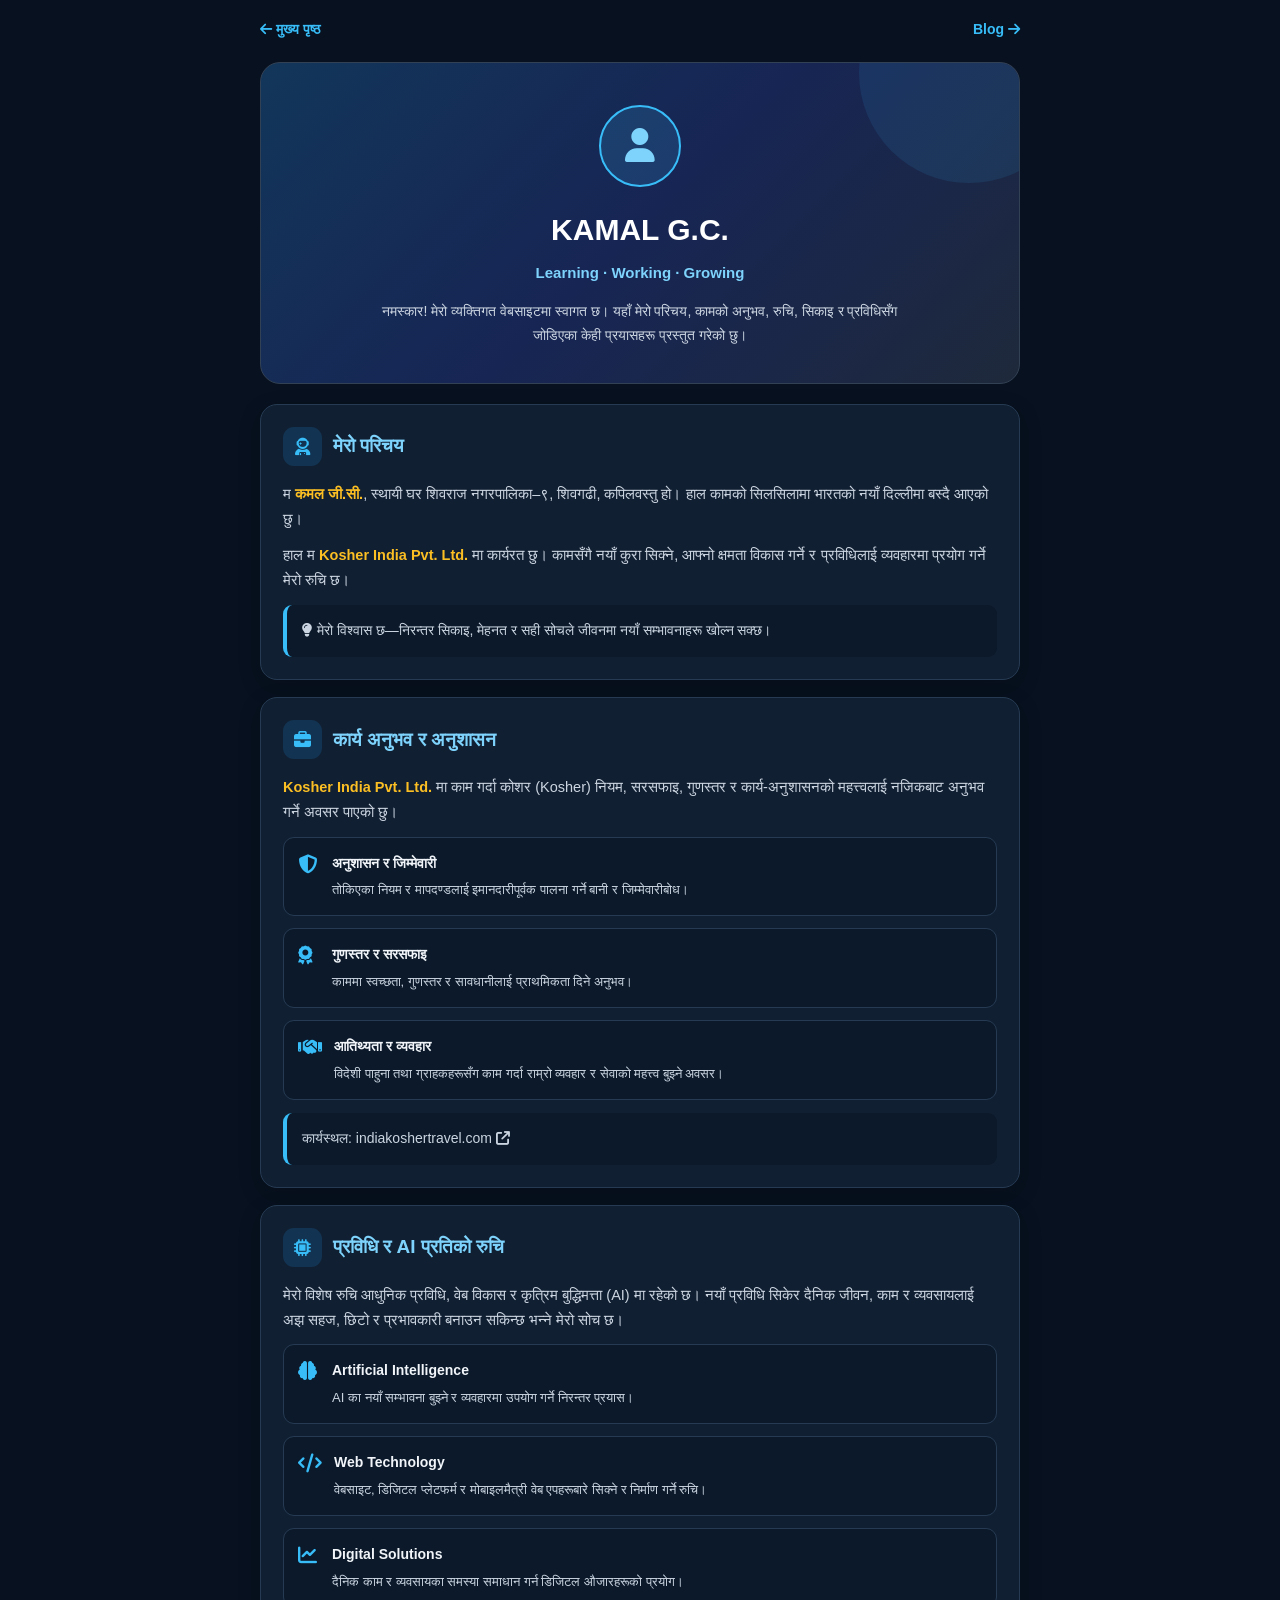
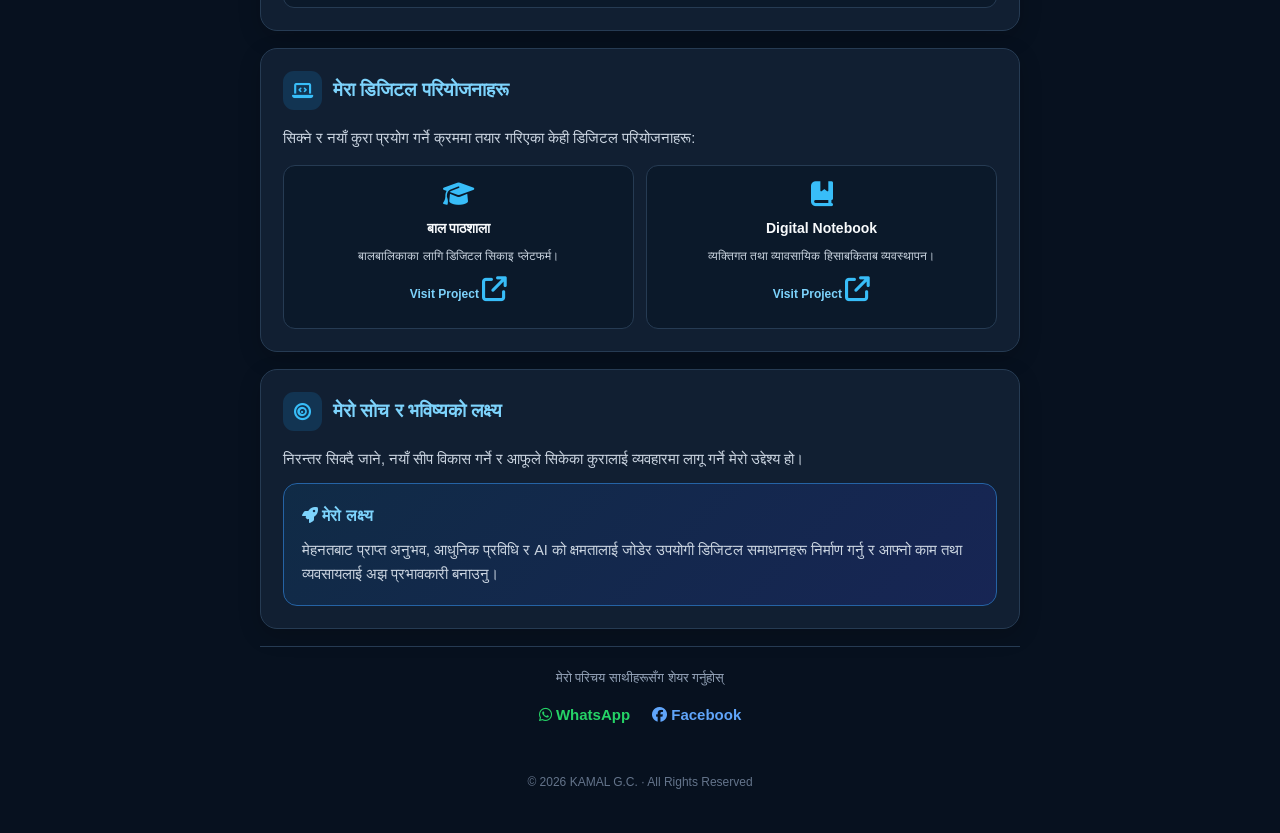
==== commit 242b3325: "Refactor about.html for better structure and styling Updated language attribute, title, and meta des" ====
--- a/about.html
+++ b/about.html
@@ -1,203 +1,584 @@
+
 <!DOCTYPE html>
-<html lang="np">
+<html lang="ne">
 <head>
   <meta charset="UTF-8">
   <meta name="viewport" content="width=device-width, initial-scale=1.0">
-  <title>About Me - KAMAL G.C.</title>
-  
-  <!-- FontAwesome Icons -->
+  <meta name="theme-color" content="#07111f">
+
+  <title>About Me | KAMAL G.C.</title>
+  <meta name="description" content="Kamal G.C. को व्यक्तिगत परिचय, कार्य अनुभव, प्रविधि र AI प्रतिको रुचि।">
+
   <link rel="stylesheet" href="https://cdnjs.cloudflare.com/ajax/libs/font-awesome/6.4.0/css/all.min.css">
-  
+
   <style>
     * {
       margin: 0;
       padding: 0;
       box-sizing: border-box;
-      font-family: 'Segoe UI', Tahoma, Geneva, Verdana, sans-serif;
     }
 
     body {
-      background-color: #0f172a;
+      font-family: 'Segoe UI', Arial, sans-serif;
+      background: #07111f;
       color: #f8fafc;
-      padding: 20px 15px;
+      padding: 18px 14px 40px;
+      line-height: 1.7;
+    }
+
+    a {
+      color: inherit;
+      text-decoration: none;
+    }
+
+    .container {
+      max-width: 760px;
+      margin: auto;
+    }
+
+    .topbar {
+      display: flex;
+      justify-content: space-between;
+      align-items: center;
+      margin-bottom: 20px;
+    }
+
+    .topbar a {
+      color: #38bdf8;
+      font-size: 14px;
+      font-weight: 600;
+    }
+
+    .hero {
+      position: relative;
+      overflow: hidden;
+      text-align: center;
+      padding: 42px 20px 35px;
+      border-radius: 20px;
+      background: linear-gradient(135deg, #12365a, #172554, #1e293b);
+      border: 1px solid #334155;
+      margin-bottom: 20px;
+    }
+
+    .hero::before {
+      content: "";
+      position: absolute;
+      width: 220px;
+      height: 220px;
+      border-radius: 50%;
+      background: rgba(56,189,248,.10);
+      top: -100px;
+      right: -60px;
+    }
+
+    .hero-icon {
+      position: relative;
+      width: 82px;
+      height: 82px;
+      display: grid;
+      place-items: center;
+      margin: 0 auto 17px;
+      border-radius: 50%;
+      background: rgba(56,189,248,.15);
+      border: 2px solid #38bdf8;
+      color: #7dd3fc;
+      font-size: 34px;
+    }
+
+    .hero h1 {
+      position: relative;
+      font-size: 30px;
+      color: #ffffff;
+      margin-bottom: 5px;
+    }
+
+    .hero .subtitle {
+      position: relative;
+      color: #7dd3fc;
+      font-size: 15px;
+      font-weight: 600;
+    }
+
+    .hero .intro {
+      position: relative;
+      color: #cbd5e1;
+      font-size: 14px;
+      max-width: 520px;
+      margin: 15px auto 0;
+    }
+
+    .section {
+      background: #111f32;
+      border: 1px solid #263b53;
+      border-radius: 17px;
+      padding: 22px;
+      margin-bottom: 17px;
+      box-shadow: 0 7px 22px rgba(0,0,0,.18);
+    }
+
+    .section-title {
+      display: flex;
+      align-items: center;
+      gap: 11px;
+      color: #7dd3fc;
+      font-size: 19px;
+      margin-bottom: 16px;
+    }
+
+    .section-title i {
+      width: 39px;
+      height: 39px;
+      display: grid;
+      place-items: center;
+      border-radius: 11px;
+      background: #123452;
+      color: #38bdf8;
+      font-size: 17px;
+    }
+
+    .section p {
+      color: #cbd5e1;
+      font-size: 14.5px;
+      margin-bottom: 12px;
+    }
+
+    .section p:last-child {
+      margin-bottom: 0;
+    }
+
+    .section strong {
+      color: #fbbf24;
+    }
+
+    .highlight {
+      background: #0b192a;
+      border-left: 4px solid #38bdf8;
+      padding: 14px 15px;
+      border-radius: 9px;
+      margin-top: 13px;
+      color: #cbd5e1;
+      font-size: 14px;
+    }
+
+    .experience-list {
+      display: grid;
+      gap: 12px;
+      margin-top: 12px;
+    }
+
+    .experience-item {
+      display: flex;
+      gap: 12px;
+      align-items: flex-start;
+      background: #0b192a;
+      border: 1px solid #263b53;
+      border-radius: 11px;
+      padding: 14px;
+    }
+
+    .experience-item i {
+      color: #38bdf8;
+      font-size: 19px;
+      margin-top: 3px;
+      min-width: 22px;
+    }
+
+    .experience-item h3 {
+      color: #f1f5f9;
+      font-size: 14px;
+      margin-bottom: 4px;
+    }
+
+    .experience-item p {
+      font-size: 13px;
+      margin: 0;
+    }
+
+    .project-grid {
+      display: grid;
+      grid-template-columns: repeat(2, minmax(0, 1fr));
+      gap: 12px;
+      margin-top: 14px;
+    }
+
+    .project-card {
+      background: #0b192a;
+      border: 1px solid #263b53;
+      border-radius: 12px;
+      padding: 16px 13px;
+      text-align: center;
+      transition: .2s ease;
+    }
+
+    .project-card:hover {
+      border-color: #38bdf8;
+      transform: translateY(-3px);
+    }
+
+    .project-card i {
+      font-size: 25px;
+      color: #38bdf8;
+      margin-bottom: 10px;
+    }
+
+    .project-card h3 {
+      font-size: 14px;
+      color: #f8fafc;
+      margin-bottom: 6px;
+    }
+
+    .project-card p {
+      font-size: 12px;
+      margin-bottom: 10px;
+    }
+
+    .project-card span {
+      display: inline-block;
+      color: #7dd3fc;
+      font-size: 12px;
+      font-weight: bold;
+    }
+
+    .goal-box {
+      background: linear-gradient(135deg, #102b46, #172554);
+      border: 1px solid #2563a5;
+      border-radius: 14px;
+      padding: 18px;
+      margin-top: 12px;
+    }
+
+    .goal-box h3 {
+      color: #7dd3fc;
+      font-size: 16px;
+      margin-bottom: 8px;
+    }
+
+    .goal-box p {
+      margin: 0;
+    }
+
+    .share-section {
+      text-align: center;
+      padding: 20px 10px;
+      border-top: 1px solid #263b53;
+      margin-top: 8px;
+    }
+
+    .share-section p {
+      color: #94a3b8;
+      font-size: 13px;
+      margin-bottom: 13px;
+    }
+
+    .share-links {
       display: flex;
       justify-content: center;
-      align-items: center;
-      min-height: 100vh;
-    }
-
-    .main-container {
-      width: 100%;
-      max-width: 650px;
-      margin: 0 auto;
-    }
-
-    .section-box {
-      background: #1e293b;
-      border-radius: 16px;
-      padding: 24px;
-      box-shadow: 0 10px 30px rgba(0, 0, 0, 0.5);
-      border: 1px solid #334155;
-    }
-
-    h2 {
-      color: #38bdf8;
-      font-size: 1.25rem;
-      margin-top: 20px;
-      margin-bottom: 10px;
-      border-bottom: 2px solid #007bff;
-      padding-bottom: 6px;
-      display: inline-block;
-    }
-
-    .section-box > h2:first-child {
-      margin-top: 0;
-    }
-
-    p {
-      font-size: 14px;
-      line-height: 1.7;
-      color: #cbd5e1;
-      margin-bottom: 12px;
-    }
-
-    p strong {
-      color: #f59e0b;
-    }
-
-    a {
-      color: #38bdf8;
-      text-decoration: none;
-    }
-
-    a:hover {
-      text-decoration: underline;
-    }
-
-    ul {
-      list-style-type: none;
-      padding-left: 0;
-      margin-bottom: 15px;
-    }
-
-    ul li {
-      font-size: 14px;
-      line-height: 1.6;
-      color: #cbd5e1;
-      margin-bottom: 10px;
-      background: rgba(15, 23, 42, 0.5);
-      padding: 10px 12px;
-      border-radius: 8px;
-      border-left: 4px solid #38bdf8;
-    }
-
-    ul li strong {
-      color: #f1f5f9;
-    }
-
-    .share-section {
+      gap: 22px;
+    }
+
+    .share-links a {
+      font-size: 15px;
+      font-weight: bold;
+    }
+
+    .whatsapp {
+      color: #25d366;
+    }
+
+    .facebook {
+      color: #60a5fa;
+    }
+
+    footer {
+      text-align: center;
+      color: #64748b;
+      font-size: 12px;
       margin-top: 25px;
-      padding-top: 15px;
-      border-top: 1px solid #334155;
-      text-align: center;
-    }
-
-    .share-title {
-      margin-bottom: 12px;
-      font-size: 14px;
-      font-weight: bold;
-      color: #94a3b8;
-    }
-
-    .share-icons {
-      display: flex;
-      justify-content: center;
-      gap: 20px;
-      align-items: center;
-    }
-
-    .share-icons a {
-      transition: transform 0.2s ease;
-    }
-
-    .share-icons a:hover {
-      transform: scale(1.15);
+    }
+
+    @media (max-width: 480px) {
+      .hero {
+        padding: 32px 15px;
+      }
+
+      .hero h1 {
+        font-size: 26px;
+      }
+
+      .section {
+        padding: 17px;
+      }
+
+      .project-grid {
+        grid-template-columns: 1fr 1fr;
+      }
     }
   </style>
 </head>
+
 <body>
 
-  <div class="main-container">
-    <div class="section-box">
-      
-      <!-- Section 1: Introduction -->
-      <h2 data-en="Hello! I am Kamal G.C." data-np="नमस्कार! म कमल जी.सी.">नमस्कार! म कमल जी.सी.</h2>
-      
-      <p data-en="My permanent home is Shivraj Municipality-9, Shivgadhi (Kapilvastu), and currently, I am working at Kosher India Pvt. Ltd. (indiakoshertravel.com) in New Delhi, India." data-np="म मूल घर शिवराज नगरपालिका-९, शिवगढी (कपिलवस्तु) भई हाल कार्यको सिलसिलामा नयाँ दिल्ली (भारत) स्थित Kosher India Pvt. Ltd. (indiakoshertravel.com) मा कार्यरत छु।">
-        म मूल घर शिवराज नगरपालिका-९, शिवगढी (कपिलवस्तु) भई हाल कार्यको सिलसिलामा नयाँ दिल्ली (भारत) स्थित <strong>Kosher India Pvt. Ltd.</strong> (<a href="https://www.indiakoshertravel.com" target="_blank">indiakoshertravel.com</a>) मा कार्यरत छु।
-      </p>
-      
-      <p data-en="I have a special interest in putting technology into practice to make daily work and business smoother and faster." data-np="प्रविधिलाई व्यवहारमा उतारेर दैनिक काम र व्यापारलाई अझ सहज र छिटो बनाउने विषयमा मेरो विशेष रुचि रहेको छ।">
-        प्रविधिलाई व्यवहारमा उतारेर दैनिक काम र व्यापारलाई अझ सहज र छिटो बनाउने विषयमा मेरो विशेष रुचि रहेको छ।
-      </p>
-
-      <!-- Section 2: Experience -->
-      <h2 data-en="Work Experience & Discipline" data-np="कार्य-अनुभव र अनुशासन">कार्य-अनुभव र अनुशासन</h2>
-      
-      <p data-en="Working at Kosher India by following extremely strict Kosher rules, high-level cleanliness, and quality standards according to Israeli and Jewish culture and tradition is a part of my daily life." data-np="Kosher India मा इस्राइली तथा जुडिक (Jewish) संस्कृति र परम्परा अनुसारका अत्यन्तै कडा कोशर (Kosher) नियमहरू, उच्चस्तरीय सरसफाइ र गुणस्तरका मापदण्डहरू पालना गर्दै काम गर्नु मेरो दैनिक जीवनको हिस्सा हो।">
-        Kosher India मा इस्राइली तथा जुडिक (Jewish) संस्कृति र परम्परा अनुसारका अत्यन्तै कडा <strong>कोशर (Kosher) नियमहरू</strong>, उच्चस्तरीय सरसफाइ र गुणस्तरका मापदण्डहरू पालना गर्दै काम गर्नु मेरो दैनिक जीवनको हिस्सा हो।
-      </p>
-      
-      <p><strong data-en="This workplace has taught me:" data-np="यस कार्यस्थलले मलाई सिकाएको छ:">यस कार्यस्थलले मलाई सिकाएको छ:</strong></p>
-      
-      <ul>
-        <li>
-          <strong data-en="High Discipline & Purity:" data-np="उच्च अनुशासन र शुद्धता:">उच्च अनुशासन र शुद्धता:</strong> 
-          <span data-en="Habit of faithfully following Kosher standards and rules." data-np="कोशर मापदण्ड र नियमहरूलाई इमानदारीका साथ पालना गर्ने बानी।">कोशर मापदण्ड र नियमहरूलाई इमानदारीका साथ पालना गर्ने बानी।</span>
-        </li>
-        <li>
-          <strong data-en="International Workstyle:" data-np="अन्तर्राष्ट्रिय कार्यशैली:">अन्तर्राष्ट्रिय कार्यशैली:</strong> 
-          <span data-en="Experience in paying attention to quality and hospitality while working with foreign guests and clients." data-np="विदेशी पाहुना तथा ग्राहकहरूसँग काम गर्दा गुणस्तर र आतिथ्यतामा ध्यान दिने अनुभव।">विदेशी पाहुना तथा ग्राहकहरूसँग काम गर्दा गुणस्तर र आतिथ्यतामा ध्यान दिने अनुभव।</span>
-        </li>
-      </ul>
-
-      <!-- Section 3: Tech & AI -->
-      <h2 data-en="Passion for Technology & AI" data-np="प्रविधि र AI प्रतिको हुटहुटी">प्रविधि र AI प्रतिको हुटहुटी</h2>
-      
-      <p data-en="After finishing my responsible work for the day, I dedicate my remaining time to learning my interest — AI (Artificial Intelligence) and modern technology." data-np="दिनभरको जिम्मेवारीपूर्वक काम सकेपछि, बाँकी रहेको समयलाई म मेरो रुचि — AI (कृत्रिम बुद्धिमत्ता) र आधुनिक प्रविधि सिक्नमा लगाउँछु।">
-        दिनभरको जिम्मेवारीपूर्वक काम सकेपछि, बाँकी रहेको समयलाई म मेरो रुचि — <strong>AI (कृत्रिम बुद्धिमत्ता)</strong> र आधुनिक प्रविधि सिक्नमा लगाउँछु।
-      </p>
-      
-      <ul>
-        <li>
-          <strong data-en="Vision:" data-np="सोच:">सोच:</strong> 
-          <span data-en="Continuous learning and proper use of technology." data-np="निरन्तर सिकाइ र प्रविधिको सही सदुपयोग।">निरन्तर सिकाइ र प्रविधिको सही सदुपयोग।</span>
-        </li>
-        <li>
-          <strong data-en="Goal:" data-np="लक्ष्य:">लक्ष्य:</strong> 
-          <span data-en="Using AI and modern tools to make daily work and business smooth, fast, and effective." data-np="AI र आधुनिक औजारहरू (Tools) को प्रयोग गरेर दैनिक काम र व्यापारलाई सहज, छिटो र प्रभावकारी बनाउनु।">AI र आधुनिक औजारहरू (Tools) को प्रयोग गरेर दैनिक काम र व्यापारलाई सहज, छिटो र प्रभावकारी बनाउनु।</span>
-        </li>
-        <li>
-          <strong data-en="Future Plan:" data-np="भविष्यको योजना:">भविष्यको योजना:</strong> 
-          <span data-en="Combining the strict work discipline learned from Kosher India and the modern capability of AI to advance my own business with technology." data-np="कोशर इन्डियाबाट सिकेको कडा कार्य-अनुशासन र AI को आधुनिक क्षमतालाई जोडेर आफ्नै व्यवसायलाई प्रविधिसँग अघि बढाउनु।">कोशर इन्डियाबाट सिकेको कडा कार्य-अनुशासन र AI को आधुनिक क्षमतालाई जोडेर आफ्नै व्यवसायलाई प्रविधिसँग अघि बढाउनु।</span>
-        </li>
-      </ul>
-
-      <!-- Share Box -->
-      <div class="share-section">
-        <p class="share-title" data-en="Share this page:" data-np="सेयर गर्नुहोस्:">सेयर गर्नुहोस्:</p>
-        <div class="share-icons">
-          <a href="https://api.whatsapp.com/send?text=kamalgc.com.np/about.html - मेरो बारेमा पढ्नुहोस्!" target="_blank" title="Share on WhatsApp">
-            <svg width="36" height="36" viewBox="0 0 24 24" fill="#25d366"><path d="M12.01 2C6.48 2 2 6.48 2 12.01c0 2.09.64 4.07 1.84 5.74L2 22l4.52-1.74c1.57.97 3.39 1.49 5.49 1.49 5.53 0 10.01-4.48 10.01-10.01S17.54 2 12.01 2zM17.05 15.2c-.22.6-1.12 1.15-1.55 1.22-.38.07-.84.14-2.73-.62-2.32-.93-3.79-3.23-3.9-3.38-.11-.15-1.01-1.35-1.01-2.57s.62-1.82.84-2.07c.22-.25.59-.32.84-.32.22 0 .44 0 .63.01.2.01.48.02.69.51.22.48.74 1.8.8 1.93.06.13.1.28.02.45-.08.17-.13.25-.26.41-.13.16-.27.33-.39.46-.13.13-.27.27-.11.54.16.27.71 1.18 1.52 1.91 1.04.93 1.92 1.23 2.19 1.37.27.14.43.12.59-.06s.69-.81.87-1.08c.18-.27.36-.22.61-.13.25.09 1.59.75 1.87.89.28.14.46.21.53.33.07.12.07.7-.15 1.3z"/></svg>
-          </a>
-          <a href="https://www.facebook.com/sharer/sharer.php?u=https://kamalgc.com.np/about.html" target="_blank" title="Share on Facebook">
-            <svg width="36" height="36" viewBox="0 0 24 24" fill="#1877f2"><path d="M22 12c0-5.52-4.48-10-10-10S2 6.48 2 12c0 4.84 3.44 8.87 8 9.8V15H8v-3h2V9.5C10 7.57 11.35 7 13 7c.77 0 1.5.06 2.2.17V10h-1.2c-.88 0-1.2.55-1.2 1.3V12h3l-.33 3H14v6.8c4.56-.93 8-4.96 8-9.8z"/></svg>
-          </a>
+  <main class="container">
+
+    <div class="topbar">
+      <a href="index.html">
+        <i class="fa-solid fa-arrow-left"></i>
+        मुख्य पृष्ठ
+      </a>
+
+      <a href="blog.html">
+        Blog <i class="fa-solid fa-arrow-right"></i>
+      </a>
+    </div>
+
+    <!-- INTRODUCTION -->
+    <header class="hero">
+      <div class="hero-icon">
+        <i class="fa-solid fa-user"></i>
+      </div>
+
+      <h1>KAMAL G.C.</h1>
+      <div class="subtitle">Learning · Working · Growing</div>
+
+      <p class="intro">
+        नमस्कार! मेरो व्यक्तिगत वेबसाइटमा स्वागत छ।
+        यहाँ मेरो परिचय, कामको अनुभव, रुचि, सिकाइ र प्रविधिसँग
+        जोडिएका केही प्रयासहरू प्रस्तुत गरेको छु।
+      </p>
+    </header>
+
+    <!-- ABOUT -->
+    <section class="section">
+      <h2 class="section-title">
+        <i class="fa-solid fa-user-astronaut"></i>
+        मेरो परिचय
+      </h2>
+
+      <p>
+        म <strong>कमल जी.सी.</strong>, स्थायी घर शिवराज नगरपालिका–९,
+        शिवगढी, कपिलवस्तु हो। हाल कामको सिलसिलामा भारतको नयाँ
+        दिल्लीमा बस्दै आएको छु।
+      </p>
+
+      <p>
+        हाल म <strong>Kosher India Pvt. Ltd.</strong> मा कार्यरत छु।
+        कामसँगै नयाँ कुरा सिक्ने, आफ्नो क्षमता विकास गर्ने र
+        प्रविधिलाई व्यवहारमा प्रयोग गर्ने मेरो रुचि छ।
+      </p>
+
+      <div class="highlight">
+        <i class="fa-solid fa-lightbulb"></i>
+        मेरो विश्वास छ—निरन्तर सिकाइ, मेहनत र सही सोचले
+        जीवनमा नयाँ सम्भावनाहरू खोल्न सक्छ।
+      </div>
+    </section>
+
+    <!-- WORK EXPERIENCE -->
+    <section class="section">
+      <h2 class="section-title">
+        <i class="fa-solid fa-briefcase"></i>
+        कार्य अनुभव र अनुशासन
+      </h2>
+
+      <p>
+        <strong>Kosher India Pvt. Ltd.</strong> मा काम गर्दा
+        कोशर (Kosher) नियम, सरसफाइ, गुणस्तर र कार्य-अनुशासनको
+        महत्त्वलाई नजिकबाट अनुभव गर्ने अवसर पाएको छु।
+      </p>
+
+      <div class="experience-list">
+
+        <div class="experience-item">
+          <i class="fa-solid fa-shield-halved"></i>
+          <div>
+            <h3>अनुशासन र जिम्मेवारी</h3>
+            <p>
+              तोकिएका नियम र मापदण्डलाई इमानदारीपूर्वक पालना गर्ने
+              बानी र जिम्मेवारीबोध।
+            </p>
+          </div>
         </div>
-      </div>
-
+
+        <div class="experience-item">
+          <i class="fa-solid fa-award"></i>
+          <div>
+            <h3>गुणस्तर र सरसफाइ</h3>
+            <p>
+              काममा स्वच्छता, गुणस्तर र सावधानीलाई प्राथमिकता दिने
+              अनुभव।
+            </p>
+          </div>
+        </div>
+
+        <div class="experience-item">
+          <i class="fa-solid fa-handshake"></i>
+          <div>
+            <h3>आतिथ्यता र व्यवहार</h3>
+            <p>
+              विदेशी पाहुना तथा ग्राहकहरूसँग काम गर्दा राम्रो व्यवहार
+              र सेवाको महत्त्व बुझ्ने अवसर।
+            </p>
+          </div>
+        </div>
+
+      </div>
+
+      <div class="highlight">
+        कार्यस्थल:
+        <a href="https://www.indiakoshertravel.com"
+           target="_blank" rel="noopener">
+          indiakoshertravel.com
+          <i class="fa-solid fa-arrow-up-right-from-square"></i>
+        </a>
+      </div>
+    </section>
+
+    <!-- TECHNOLOGY -->
+    <section class="section">
+      <h2 class="section-title">
+        <i class="fa-solid fa-microchip"></i>
+        प्रविधि र AI प्रतिको रुचि
+      </h2>
+
+      <p>
+        मेरो विशेष रुचि आधुनिक प्रविधि, वेब विकास र
+        कृत्रिम बुद्धिमत्ता (AI) मा रहेको छ।
+        नयाँ प्रविधि सिकेर दैनिक जीवन, काम र व्यवसायलाई
+        अझ सहज, छिटो र प्रभावकारी बनाउन सकिन्छ भन्ने मेरो सोच छ।
+      </p>
+
+      <div class="experience-list">
+
+        <div class="experience-item">
+          <i class="fa-solid fa-brain"></i>
+          <div>
+            <h3>Artificial Intelligence</h3>
+            <p>
+              AI का नयाँ सम्भावना बुझ्ने र व्यवहारमा उपयोग गर्ने
+              निरन्तर प्रयास।
+            </p>
+          </div>
+        </div>
+
+        <div class="experience-item">
+          <i class="fa-solid fa-code"></i>
+          <div>
+            <h3>Web Technology</h3>
+            <p>
+              वेबसाइट, डिजिटल प्लेटफर्म र मोबाइलमैत्री
+              वेब एपहरूबारे सिक्ने र निर्माण गर्ने रुचि।
+            </p>
+          </div>
+        </div>
+
+        <div class="experience-item">
+          <i class="fa-solid fa-chart-line"></i>
+          <div>
+            <h3>Digital Solutions</h3>
+            <p>
+              दैनिक काम र व्यवसायका समस्या समाधान गर्न
+              डिजिटल औजारहरूको प्रयोग।
+            </p>
+          </div>
+        </div>
+
+      </div>
+    </section>
+
+    <!-- PROJECTS -->
+    <section class="section">
+      <h2 class="section-title">
+        <i class="fa-solid fa-laptop-code"></i>
+        मेरा डिजिटल परियोजनाहरू
+      </h2>
+
+      <p>
+        सिक्ने र नयाँ कुरा प्रयोग गर्ने क्रममा तयार गरिएका
+        केही डिजिटल परियोजनाहरू:
+      </p>
+
+      <div class="project-grid">
+
+        <a class="project-card"
+           href="https://kids.kamalgc.com.np"
+           target="_blank" rel="noopener">
+          <i class="fa-solid fa-graduation-cap"></i>
+          <h3>बाल पाठशाला</h3>
+          <p>
+            बालबालिकाका लागि डिजिटल सिकाइ प्लेटफर्म।
+          </p>
+          <span>Visit Project <i class="fa-solid fa-arrow-up-right-from-square"></i></span>
+        </a>
+
+        <a class="project-card"
+           href="https://dn.kamalgc.com.np"
+           target="_blank" rel="noopener">
+          <i class="fa-solid fa-book-bookmark"></i>
+          <h3>Digital Notebook</h3>
+          <p>
+            व्यक्तिगत तथा व्यावसायिक हिसाबकिताब व्यवस्थापन।
+          </p>
+          <span>Visit Project <i class="fa-solid fa-arrow-up-right-from-square"></i></span>
+        </a>
+
+      </div>
+    </section>
+
+    <!-- FUTURE GOAL -->
+    <section class="section">
+      <h2 class="section-title">
+        <i class="fa-solid fa-bullseye"></i>
+        मेरो सोच र भविष्यको लक्ष्य
+      </h2>
+
+      <p>
+        निरन्तर सिक्दै जाने, नयाँ सीप विकास गर्ने र आफूले सिकेका
+        कुरालाई व्यवहारमा लागू गर्ने मेरो उद्देश्य हो।
+      </p>
+
+      <div class="goal-box">
+        <h3>
+          <i class="fa-solid fa-rocket"></i>
+          मेरो लक्ष्य
+        </h3>
+
+        <p>
+          मेहनतबाट प्राप्त अनुभव, आधुनिक प्रविधि र AI को
+          क्षमतालाई जोडेर उपयोगी डिजिटल समाधानहरू निर्माण गर्नु
+          र आफ्नो काम तथा व्यवसायलाई अझ प्रभावकारी बनाउनु।
+        </p>
+      </div>
+    </section>
+
+    <!-- SHARE -->
+    <div class="share-section">
+      <p>मेरो परिचय साथीहरूसँग शेयर गर्नुहोस्</p>
+
+      <div class="share-links">
+        <a class="whatsapp"
+           href="https://api.whatsapp.com/send?text=Kamal%20G.C.%20-%20https%3A%2F%2Fkamalgc.com.np%2Fabout.html"
+           target="_blank" rel="noopener">
+          <i class="fa-brands fa-whatsapp"></i> WhatsApp
+        </a>
+
+        <a class="facebook"
+           href="https://www.facebook.com/sharer/sharer.php?u=https://kamalgc.com.np/about.html"
+           target="_blank" rel="noopener">
+          <i class="fa-brands fa-facebook"></i> Facebook
+        </a>
+      </div>
     </div>
-  </div>
+
+    <footer>
+      © <span id="year"></span> KAMAL G.C. · All Rights Reserved
+    </footer>
+
+  </main>
+
+  <script>
+    document.getElementById("year").textContent =
+      new Date().getFullYear();
+  </script>
 
 </body>
 </html>
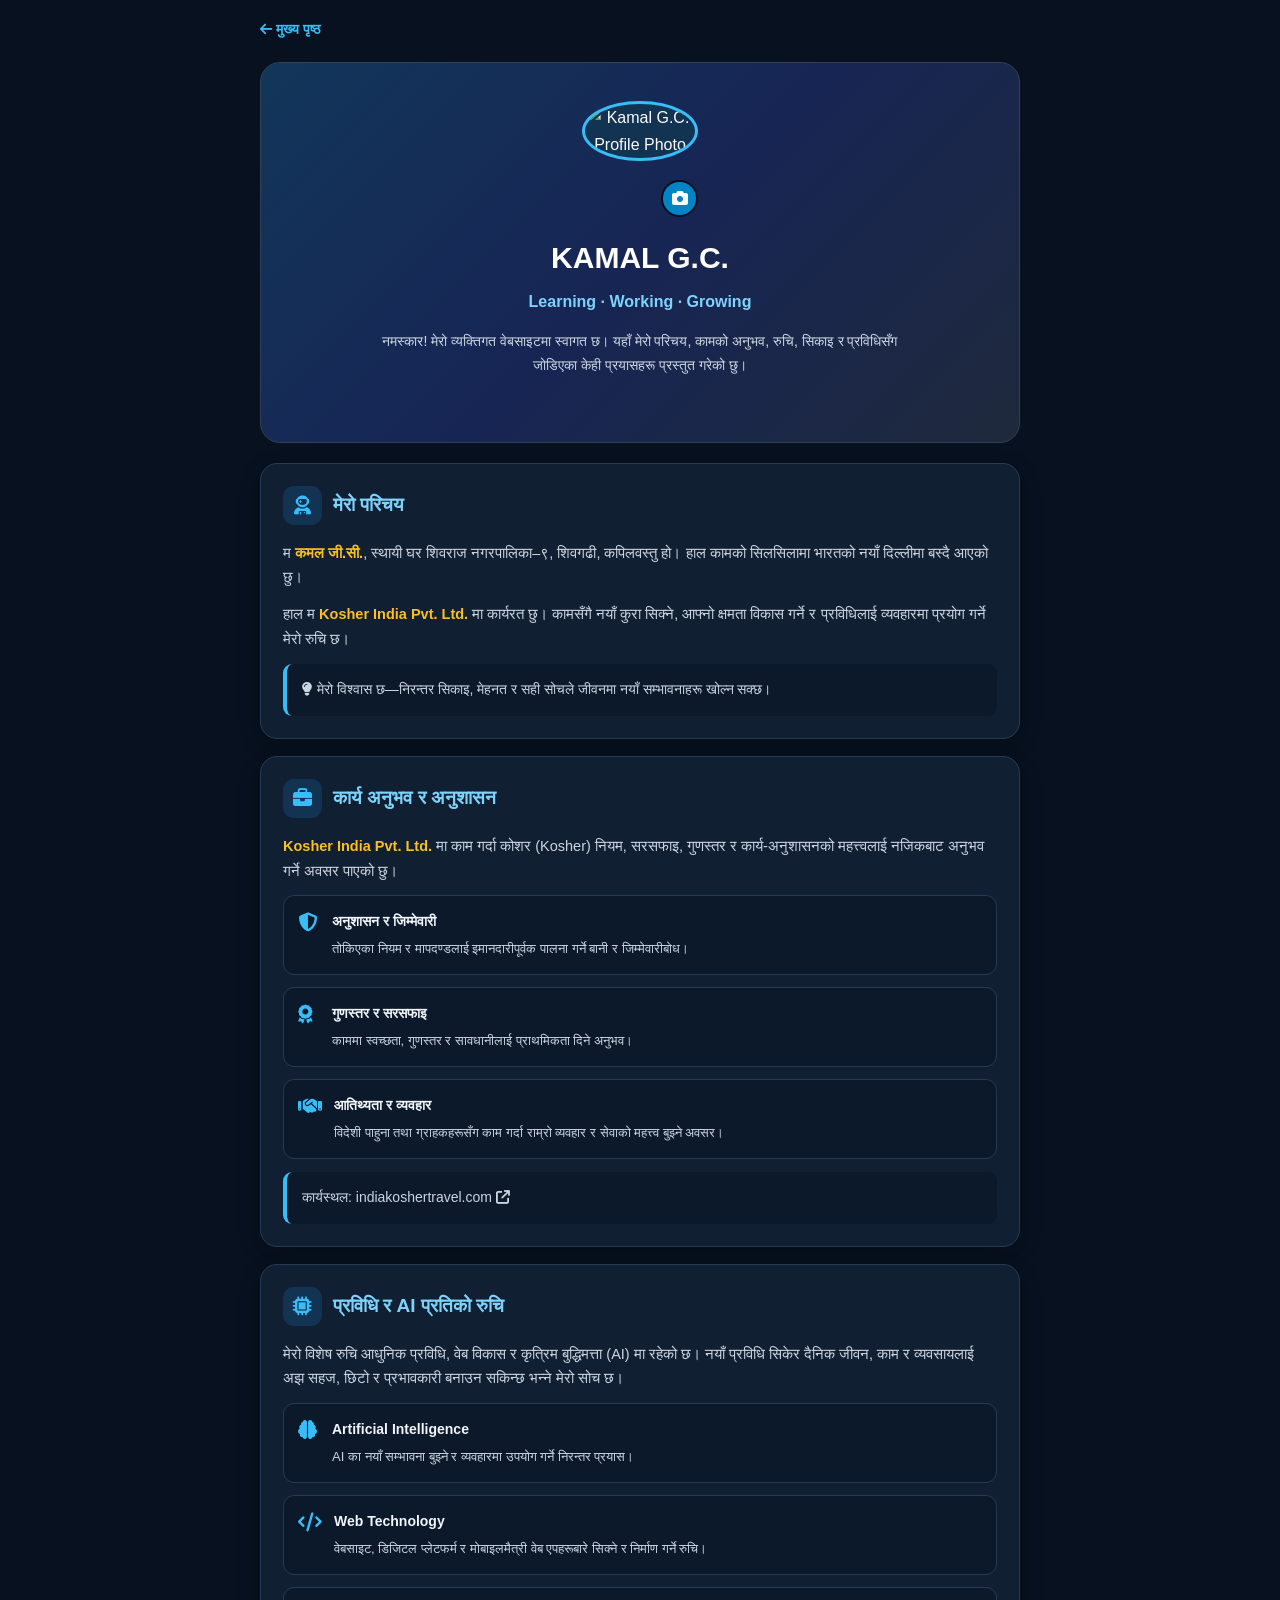
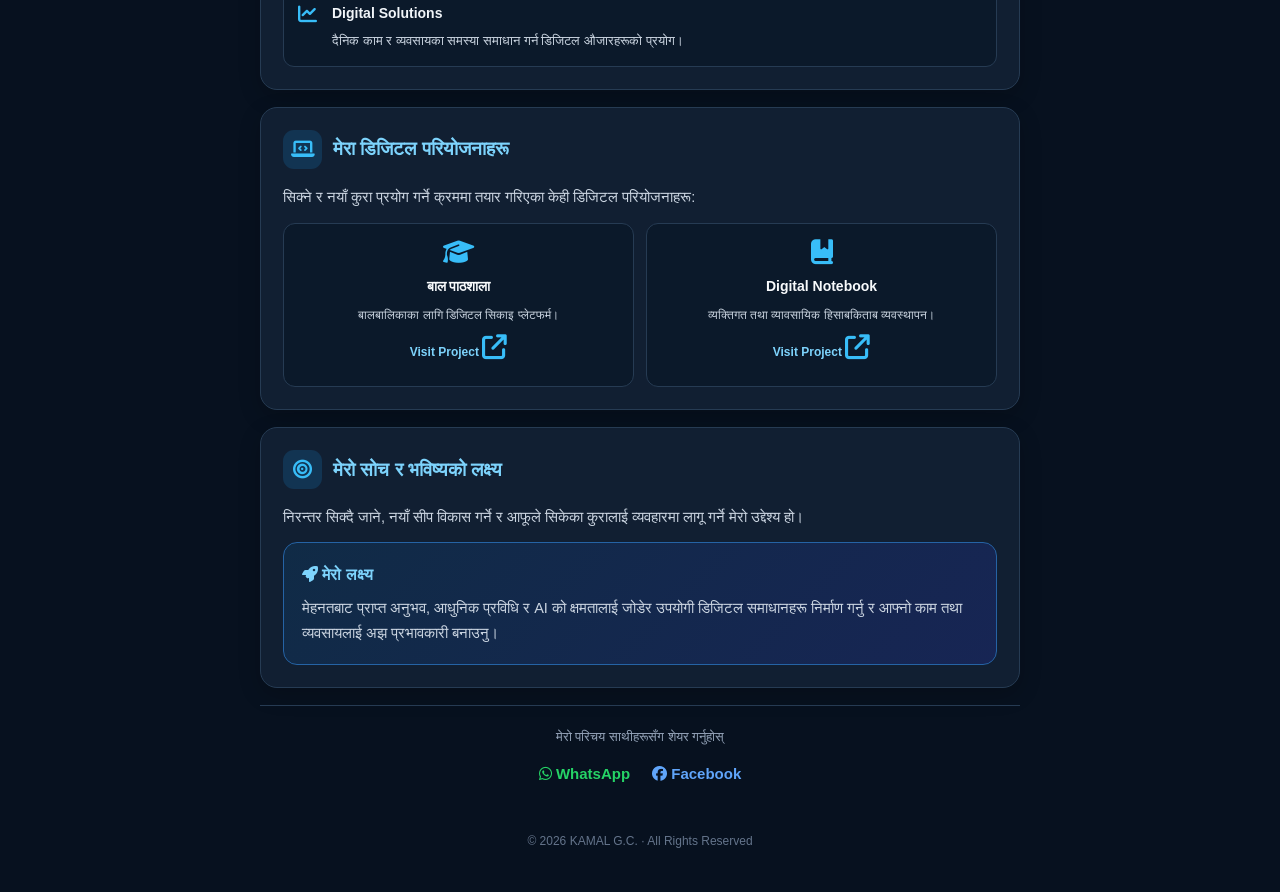
==== commit 266c214c: "Refactor about.html for layout and functionality Updated the HTML structure and styles for the about" ====
--- a/about.html
+++ b/about.html
@@ -2,583 +2,253 @@
 <!DOCTYPE html>
 <html lang="ne">
 <head>
-  <meta charset="UTF-8">
-  <meta name="viewport" content="width=device-width, initial-scale=1.0">
-  <meta name="theme-color" content="#07111f">
-
-  <title>About Me | KAMAL G.C.</title>
-  <meta name="description" content="Kamal G.C. को व्यक्तिगत परिचय, कार्य अनुभव, प्रविधि र AI प्रतिको रुचि।">
-
-  <link rel="stylesheet" href="https://cdnjs.cloudflare.com/ajax/libs/font-awesome/6.4.0/css/all.min.css">
-
-  <style>
-    * {
-      margin: 0;
-      padding: 0;
-      box-sizing: border-box;
+<meta charset="UTF-8">
+<meta name="viewport" content="width=device-width, initial-scale=1">
+<meta name="theme-color" content="#07111f">
+<title>About Me | KAMAL G.C.</title>
+<meta name="description" content="Kamal G.C. को व्यक्तिगत परिचय, अनुभव र डिजिटल परियोजनाहरू।">
+<link rel="stylesheet" href="https://cdnjs.cloudflare.com/ajax/libs/font-awesome/6.4.0/css/all.min.css">
+<script src="https://cdn.jsdelivr.net/npm/@supabase/supabase-js@2"></script>
+
+<style>
+*{margin:0;padding:0;box-sizing:border-box}
+body{font-family:'Segoe UI',Arial,sans-serif;background:#07111f;color:#f8fafc;padding:18px 14px 40px;line-height:1.7}
+a{color:inherit;text-decoration:none}
+.container{max-width:760px;margin:auto}
+.topbar{display:flex;justify-content:flex-start;margin-bottom:20px}
+.topbar a{color:#38bdf8;font-size:14px;font-weight:700}
+.hero{position:relative;overflow:hidden;text-align:center;padding:38px 20px;border-radius:20px;background:linear-gradient(135deg,#12365a,#172554,#1e293b);border:1px solid #334155;margin-bottom:20px}
+.avatar-wrap{position:relative;width:116px;height:116px;margin:0 auto 15px}
+.avatar{width:116px;height:116px;border-radius:50%;object-fit:cover;border:3px solid #38bdf8;background:#123452}
+.avatar-edit{position:absolute;bottom:0;right:0;width:37px;height:37px;border:2px solid #07111f;border-radius:50%;background:#0284c7;color:white;display:grid;place-items:center;cursor:pointer}
+.avatar-edit:hover{background:#0369a1}
+#avatarInput{display:none}
+#avatarStatus{font-size:12px;color:#bae6fd;margin-top:8px;min-height:18px}
+.hero h1{font-size:30px;color:white;margin-bottom:5px}
+.subtitle{color:#7dd3fc;font-weight:700}
+.intro{color:#cbd5e1;font-size:14px;max-width:520px;margin:15px auto 0}
+.section{background:#111f32;border:1px solid #263b53;border-radius:17px;padding:22px;margin-bottom:17px;box-shadow:0 7px 22px #0003}
+.section-title{display:flex;align-items:center;gap:11px;color:#7dd3fc;font-size:19px;margin-bottom:16px}
+.section-title i{width:39px;height:39px;display:grid;place-items:center;border-radius:11px;background:#123452;color:#38bdf8}
+.section p{color:#cbd5e1;font-size:14.5px;margin-bottom:12px}
+.section p:last-child{margin-bottom:0}
+.section strong{color:#fbbf24}
+.highlight{background:#0b192a;border-left:4px solid #38bdf8;padding:14px 15px;border-radius:9px;margin-top:13px;color:#cbd5e1;font-size:14px}
+.experience-list{display:grid;gap:12px;margin-top:12px}
+.experience-item{display:flex;gap:12px;align-items:flex-start;background:#0b192a;border:1px solid #263b53;border-radius:11px;padding:14px}
+.experience-item i{color:#38bdf8;font-size:19px;margin-top:3px;min-width:22px}
+.experience-item h3{color:#f1f5f9;font-size:14px;margin-bottom:4px}
+.experience-item p{font-size:13px;margin:0}
+.project-grid{display:grid;grid-template-columns:repeat(2,minmax(0,1fr));gap:12px;margin-top:14px}
+.project-card{background:#0b192a;border:1px solid #263b53;border-radius:12px;padding:16px 13px;text-align:center;transition:.2s}
+.project-card:hover{border-color:#38bdf8;transform:translateY(-3px)}
+.project-card i{font-size:25px;color:#38bdf8;margin-bottom:10px}
+.project-card h3{font-size:14px;color:#f8fafc;margin-bottom:6px}
+.project-card p{font-size:12px;margin-bottom:10px}
+.project-card span{color:#7dd3fc;font-size:12px;font-weight:bold}
+.goal-box{background:linear-gradient(135deg,#102b46,#172554);border:1px solid #2563a5;border-radius:14px;padding:18px;margin-top:12px}
+.goal-box h3{color:#7dd3fc;font-size:16px;margin-bottom:8px}
+.goal-box p{margin:0}
+.share-section{text-align:center;padding:20px 10px;border-top:1px solid #263b53;margin-top:8px}
+.share-section p{color:#94a3b8;font-size:13px;margin-bottom:13px}
+.share-links{display:flex;justify-content:center;gap:22px}
+.share-links a{font-size:15px;font-weight:bold}
+.whatsapp{color:#25d366}.facebook{color:#60a5fa}
+footer{text-align:center;color:#64748b;font-size:12px;margin-top:25px}
+@media(max-width:480px){.hero{padding:30px 15px}.hero h1{font-size:26px}.section{padding:17px}.project-grid{grid-template-columns:1fr 1fr}}
+</style>
+</head>
+
+<body>
+<main class="container">
+
+<div class="topbar">
+<a href="index.html"><i class="fa-solid fa-arrow-left"></i> मुख्य पृष्ठ</a>
+</div>
+
+<header class="hero">
+<div class="avatar-wrap">
+<img id="profileAvatar" class="avatar"
+src="https://ui-avatars.com/api/?name=Kamal+GC&background=123452&color=ffffff&size=240"
+alt="Kamal G.C. Profile Photo">
+<label class="avatar-edit" for="avatarInput" title="फोटो बदल्नुहोस्">
+<i class="fa-solid fa-camera"></i>
+</label>
+<input type="file" id="avatarInput" accept="image/*">
+</div>
+
+<h1>KAMAL G.C.</h1>
+<div class="subtitle">Learning · Working · Growing</div>
+<p class="intro">
+नमस्कार! मेरो व्यक्तिगत वेबसाइटमा स्वागत छ।
+यहाँ मेरो परिचय, कामको अनुभव, रुचि, सिकाइ र प्रविधिसँग
+जोडिएका केही प्रयासहरू प्रस्तुत गरेको छु।
+</p>
+<div id="avatarStatus" aria-live="polite"></div>
+</header>
+
+<section class="section">
+<h2 class="section-title"><i class="fa-solid fa-user-astronaut"></i> मेरो परिचय</h2>
+<p>म <strong>कमल जी.सी.</strong>, स्थायी घर शिवराज नगरपालिका–९, शिवगढी, कपिलवस्तु हो। हाल कामको सिलसिलामा भारतको नयाँ दिल्लीमा बस्दै आएको छु।</p>
+<p>हाल म <strong>Kosher India Pvt. Ltd.</strong> मा कार्यरत छु। कामसँगै नयाँ कुरा सिक्ने, आफ्नो क्षमता विकास गर्ने र प्रविधिलाई व्यवहारमा प्रयोग गर्ने मेरो रुचि छ।</p>
+<div class="highlight"><i class="fa-solid fa-lightbulb"></i> मेरो विश्वास छ—निरन्तर सिकाइ, मेहनत र सही सोचले जीवनमा नयाँ सम्भावनाहरू खोल्न सक्छ।</div>
+</section>
+
+<section class="section">
+<h2 class="section-title"><i class="fa-solid fa-briefcase"></i> कार्य अनुभव र अनुशासन</h2>
+<p><strong>Kosher India Pvt. Ltd.</strong> मा काम गर्दा कोशर (Kosher) नियम, सरसफाइ, गुणस्तर र कार्य-अनुशासनको महत्त्वलाई नजिकबाट अनुभव गर्ने अवसर पाएको छु।</p>
+<div class="experience-list">
+<div class="experience-item"><i class="fa-solid fa-shield-halved"></i><div><h3>अनुशासन र जिम्मेवारी</h3><p>तोकिएका नियम र मापदण्डलाई इमानदारीपूर्वक पालना गर्ने बानी र जिम्मेवारीबोध।</p></div></div>
+<div class="experience-item"><i class="fa-solid fa-award"></i><div><h3>गुणस्तर र सरसफाइ</h3><p>काममा स्वच्छता, गुणस्तर र सावधानीलाई प्राथमिकता दिने अनुभव।</p></div></div>
+<div class="experience-item"><i class="fa-solid fa-handshake"></i><div><h3>आतिथ्यता र व्यवहार</h3><p>विदेशी पाहुना तथा ग्राहकहरूसँग काम गर्दा राम्रो व्यवहार र सेवाको महत्त्व बुझ्ने अवसर।</p></div></div>
+</div>
+<div class="highlight">कार्यस्थल: <a href="https://www.indiakoshertravel.com" target="_blank" rel="noopener">indiakoshertravel.com <i class="fa-solid fa-arrow-up-right-from-square"></i></a></div>
+</section>
+
+<section class="section">
+<h2 class="section-title"><i class="fa-solid fa-microchip"></i> प्रविधि र AI प्रतिको रुचि</h2>
+<p>मेरो विशेष रुचि आधुनिक प्रविधि, वेब विकास र कृत्रिम बुद्धिमत्ता (AI) मा रहेको छ। नयाँ प्रविधि सिकेर दैनिक जीवन, काम र व्यवसायलाई अझ सहज, छिटो र प्रभावकारी बनाउन सकिन्छ भन्ने मेरो सोच छ।</p>
+<div class="experience-list">
+<div class="experience-item"><i class="fa-solid fa-brain"></i><div><h3>Artificial Intelligence</h3><p>AI का नयाँ सम्भावना बुझ्ने र व्यवहारमा उपयोग गर्ने निरन्तर प्रयास।</p></div></div>
+<div class="experience-item"><i class="fa-solid fa-code"></i><div><h3>Web Technology</h3><p>वेबसाइट, डिजिटल प्लेटफर्म र मोबाइलमैत्री वेब एपहरूबारे सिक्ने र निर्माण गर्ने रुचि।</p></div></div>
+<div class="experience-item"><i class="fa-solid fa-chart-line"></i><div><h3>Digital Solutions</h3><p>दैनिक काम र व्यवसायका समस्या समाधान गर्न डिजिटल औजारहरूको प्रयोग।</p></div></div>
+</div>
+</section>
+
+<section class="section">
+<h2 class="section-title"><i class="fa-solid fa-laptop-code"></i> मेरा डिजिटल परियोजनाहरू</h2>
+<p>सिक्ने र नयाँ कुरा प्रयोग गर्ने क्रममा तयार गरिएका केही डिजिटल परियोजनाहरू:</p>
+<div class="project-grid">
+<a class="project-card" href="https://kids.kamalgc.com.np" target="_blank" rel="noopener">
+<i class="fa-solid fa-graduation-cap"></i><h3>बाल पाठशाला</h3>
+<p>बालबालिकाका लागि डिजिटल सिकाइ प्लेटफर्म।</p>
+<span>Visit Project <i class="fa-solid fa-arrow-up-right-from-square"></i></span>
+</a>
+<a class="project-card" href="https://dn.kamalgc.com.np" target="_blank" rel="noopener">
+<i class="fa-solid fa-book-bookmark"></i><h3>Digital Notebook</h3>
+<p>व्यक्तिगत तथा व्यावसायिक हिसाबकिताब व्यवस्थापन।</p>
+<span>Visit Project <i class="fa-solid fa-arrow-up-right-from-square"></i></span>
+</a>
+</div>
+</section>
+
+<section class="section">
+<h2 class="section-title"><i class="fa-solid fa-bullseye"></i> मेरो सोच र भविष्यको लक्ष्य</h2>
+<p>निरन्तर सिक्दै जाने, नयाँ सीप विकास गर्ने र आफूले सिकेका कुरालाई व्यवहारमा लागू गर्ने मेरो उद्देश्य हो।</p>
+<div class="goal-box">
+<h3><i class="fa-solid fa-rocket"></i> मेरो लक्ष्य</h3>
+<p>मेहनतबाट प्राप्त अनुभव, आधुनिक प्रविधि र AI को क्षमतालाई जोडेर उपयोगी डिजिटल समाधानहरू निर्माण गर्नु र आफ्नो काम तथा व्यवसायलाई अझ प्रभावकारी बनाउनु।</p>
+</div>
+</section>
+
+<div class="share-section">
+<p>मेरो परिचय साथीहरूसँग शेयर गर्नुहोस्</p>
+<div class="share-links">
+<a class="whatsapp" href="https://api.whatsapp.com/send?text=Kamal%20G.C.%20-%20https%3A%2F%2Fkamalgc.com.np%2Fabout.html" target="_blank" rel="noopener"><i class="fa-brands fa-whatsapp"></i> WhatsApp</a>
+<a class="facebook" href="https://www.facebook.com/sharer/sharer.php?u=https://kamalgc.com.np/about.html" target="_blank" rel="noopener"><i class="fa-brands fa-facebook"></i> Facebook</a>
+</div>
+</div>
+
+<footer>© <span id="year"></span> KAMAL G.C. · All Rights Reserved</footer>
+</main>
+
+<script>
+document.getElementById("year").textContent = new Date().getFullYear();
+
+/* Supabase profile photo settings */
+const SUPABASE_URL = "https://zbyntmyybhdcwmttkuys.supabase.co";
+const SUPABASE_KEY = "sb_publishable_N8U3og_Ntm-ImrtM8c1NGA_-Rqb3dSy";
+const ADMIN_EMAIL = "gckamal67@gmail.com";
+const BUCKET = "blog-images";
+const AVATAR_PATH = "profile/avatar.jpg";
+
+const supabaseClient = window.supabase.createClient(SUPABASE_URL, SUPABASE_KEY);
+const avatar = document.getElementById("profileAvatar");
+const avatarInput = document.getElementById("avatarInput");
+const avatarStatus = document.getElementById("avatarStatus");
+
+function showStatus(message) {
+  avatarStatus.textContent = message;
+}
+
+function loadAvatar() {
+  const publicUrl = `${SUPABASE_URL}/storage/v1/object/public/${BUCKET}/${AVATAR_PATH}`;
+  avatar.src = `${publicUrl}?v=${Date.now()}`;
+}
+
+loadAvatar();
+
+avatarInput.addEventListener("change", async function () {
+  const file = this.files && this.files[0];
+  if (!file) return;
+
+  if (!file.type.startsWith("image/")) {
+    showStatus("कृपया फोटो फाइल मात्र छान्नुहोस्।");
+    this.value = "";
+    return;
+  }
+
+  if (file.size > 8 * 1024 * 1024) {
+    showStatus("फोटो ८ MB भन्दा सानो हुनुपर्छ।");
+    this.value = "";
+    return;
+  }
+
+  const email = prompt("Admin Email लेख्नुहोस्:");
+  if (!email) {
+    showStatus("फोटो परिवर्तन रद्द गरियो।");
+    this.value = "";
+    return;
+  }
+
+  if (email.trim().toLowerCase() !== ADMIN_EMAIL) {
+    showStatus("यो Admin Email मिलेन।");
+    this.value = "";
+    return;
+  }
+
+  const password = prompt("Admin Password लेख्नुहोस्:");
+  if (!password) {
+    showStatus("पासवर्ड नदिइएकाले फोटो परिवर्तन भएन।");
+    this.value = "";
+    return;
+  }
+
+  showStatus("फोटो सुरक्षित हुँदैछ...");
+
+  try {
+    const { data: loginData, error: loginError } =
+      await supabaseClient.auth.signInWithPassword({
+        email: email.trim(),
+        password
+      });
+
+    if (loginError) throw new Error("लगइन असफल भयो। Email वा Password जाँच्नुहोस्।");
+    if (loginData.user.email.toLowerCase() !== ADMIN_EMAIL) {
+      await supabaseClient.auth.signOut();
+      throw new Error("यो खातालाई फोटो परिवर्तन गर्ने अनुमति छैन।");
     }
 
-    body {
-      font-family: 'Segoe UI', Arial, sans-serif;
-      background: #07111f;
-      color: #f8fafc;
-      padding: 18px 14px 40px;
-      line-height: 1.7;
-    }
-
-    a {
-      color: inherit;
-      text-decoration: none;
-    }
-
-    .container {
-      max-width: 760px;
-      margin: auto;
-    }
-
-    .topbar {
-      display: flex;
-      justify-content: space-between;
-      align-items: center;
-      margin-bottom: 20px;
-    }
-
-    .topbar a {
-      color: #38bdf8;
-      font-size: 14px;
-      font-weight: 600;
-    }
-
-    .hero {
-      position: relative;
-      overflow: hidden;
-      text-align: center;
-      padding: 42px 20px 35px;
-      border-radius: 20px;
-      background: linear-gradient(135deg, #12365a, #172554, #1e293b);
-      border: 1px solid #334155;
-      margin-bottom: 20px;
-    }
-
-    .hero::before {
-      content: "";
-      position: absolute;
-      width: 220px;
-      height: 220px;
-      border-radius: 50%;
-      background: rgba(56,189,248,.10);
-      top: -100px;
-      right: -60px;
-    }
-
-    .hero-icon {
-      position: relative;
-      width: 82px;
-      height: 82px;
-      display: grid;
-      place-items: center;
-      margin: 0 auto 17px;
-      border-radius: 50%;
-      background: rgba(56,189,248,.15);
-      border: 2px solid #38bdf8;
-      color: #7dd3fc;
-      font-size: 34px;
-    }
-
-    .hero h1 {
-      position: relative;
-      font-size: 30px;
-      color: #ffffff;
-      margin-bottom: 5px;
-    }
-
-    .hero .subtitle {
-      position: relative;
-      color: #7dd3fc;
-      font-size: 15px;
-      font-weight: 600;
-    }
-
-    .hero .intro {
-      position: relative;
-      color: #cbd5e1;
-      font-size: 14px;
-      max-width: 520px;
-      margin: 15px auto 0;
-    }
-
-    .section {
-      background: #111f32;
-      border: 1px solid #263b53;
-      border-radius: 17px;
-      padding: 22px;
-      margin-bottom: 17px;
-      box-shadow: 0 7px 22px rgba(0,0,0,.18);
-    }
-
-    .section-title {
-      display: flex;
-      align-items: center;
-      gap: 11px;
-      color: #7dd3fc;
-      font-size: 19px;
-      margin-bottom: 16px;
-    }
-
-    .section-title i {
-      width: 39px;
-      height: 39px;
-      display: grid;
-      place-items: center;
-      border-radius: 11px;
-      background: #123452;
-      color: #38bdf8;
-      font-size: 17px;
-    }
-
-    .section p {
-      color: #cbd5e1;
-      font-size: 14.5px;
-      margin-bottom: 12px;
-    }
-
-    .section p:last-child {
-      margin-bottom: 0;
-    }
-
-    .section strong {
-      color: #fbbf24;
-    }
-
-    .highlight {
-      background: #0b192a;
-      border-left: 4px solid #38bdf8;
-      padding: 14px 15px;
-      border-radius: 9px;
-      margin-top: 13px;
-      color: #cbd5e1;
-      font-size: 14px;
-    }
-
-    .experience-list {
-      display: grid;
-      gap: 12px;
-      margin-top: 12px;
-    }
-
-    .experience-item {
-      display: flex;
-      gap: 12px;
-      align-items: flex-start;
-      background: #0b192a;
-      border: 1px solid #263b53;
-      border-radius: 11px;
-      padding: 14px;
-    }
-
-    .experience-item i {
-      color: #38bdf8;
-      font-size: 19px;
-      margin-top: 3px;
-      min-width: 22px;
-    }
-
-    .experience-item h3 {
-      color: #f1f5f9;
-      font-size: 14px;
-      margin-bottom: 4px;
-    }
-
-    .experience-item p {
-      font-size: 13px;
-      margin: 0;
-    }
-
-    .project-grid {
-      display: grid;
-      grid-template-columns: repeat(2, minmax(0, 1fr));
-      gap: 12px;
-      margin-top: 14px;
-    }
-
-    .project-card {
-      background: #0b192a;
-      border: 1px solid #263b53;
-      border-radius: 12px;
-      padding: 16px 13px;
-      text-align: center;
-      transition: .2s ease;
-    }
-
-    .project-card:hover {
-      border-color: #38bdf8;
-      transform: translateY(-3px);
-    }
-
-    .project-card i {
-      font-size: 25px;
-      color: #38bdf8;
-      margin-bottom: 10px;
-    }
-
-    .project-card h3 {
-      font-size: 14px;
-      color: #f8fafc;
-      margin-bottom: 6px;
-    }
-
-    .project-card p {
-      font-size: 12px;
-      margin-bottom: 10px;
-    }
-
-    .project-card span {
-      display: inline-block;
-      color: #7dd3fc;
-      font-size: 12px;
-      font-weight: bold;
-    }
-
-    .goal-box {
-      background: linear-gradient(135deg, #102b46, #172554);
-      border: 1px solid #2563a5;
-      border-radius: 14px;
-      padding: 18px;
-      margin-top: 12px;
-    }
-
-    .goal-box h3 {
-      color: #7dd3fc;
-      font-size: 16px;
-      margin-bottom: 8px;
-    }
-
-    .goal-box p {
-      margin: 0;
-    }
-
-    .share-section {
-      text-align: center;
-      padding: 20px 10px;
-      border-top: 1px solid #263b53;
-      margin-top: 8px;
-    }
-
-    .share-section p {
-      color: #94a3b8;
-      font-size: 13px;
-      margin-bottom: 13px;
-    }
-
-    .share-links {
-      display: flex;
-      justify-content: center;
-      gap: 22px;
-    }
-
-    .share-links a {
-      font-size: 15px;
-      font-weight: bold;
-    }
-
-    .whatsapp {
-      color: #25d366;
-    }
-
-    .facebook {
-      color: #60a5fa;
-    }
-
-    footer {
-      text-align: center;
-      color: #64748b;
-      font-size: 12px;
-      margin-top: 25px;
-    }
-
-    @media (max-width: 480px) {
-      .hero {
-        padding: 32px 15px;
-      }
-
-      .hero h1 {
-        font-size: 26px;
-      }
-
-      .section {
-        padding: 17px;
-      }
-
-      .project-grid {
-        grid-template-columns: 1fr 1fr;
-      }
-    }
-  </style>
-</head>
-
-<body>
-
-  <main class="container">
-
-    <div class="topbar">
-      <a href="index.html">
-        <i class="fa-solid fa-arrow-left"></i>
-        मुख्य पृष्ठ
-      </a>
-
-      <a href="blog.html">
-        Blog <i class="fa-solid fa-arrow-right"></i>
-      </a>
-    </div>
-
-    <!-- INTRODUCTION -->
-    <header class="hero">
-      <div class="hero-icon">
-        <i class="fa-solid fa-user"></i>
-      </div>
-
-      <h1>KAMAL G.C.</h1>
-      <div class="subtitle">Learning · Working · Growing</div>
-
-      <p class="intro">
-        नमस्कार! मेरो व्यक्तिगत वेबसाइटमा स्वागत छ।
-        यहाँ मेरो परिचय, कामको अनुभव, रुचि, सिकाइ र प्रविधिसँग
-        जोडिएका केही प्रयासहरू प्रस्तुत गरेको छु।
-      </p>
-    </header>
-
-    <!-- ABOUT -->
-    <section class="section">
-      <h2 class="section-title">
-        <i class="fa-solid fa-user-astronaut"></i>
-        मेरो परिचय
-      </h2>
-
-      <p>
-        म <strong>कमल जी.सी.</strong>, स्थायी घर शिवराज नगरपालिका–९,
-        शिवगढी, कपिलवस्तु हो। हाल कामको सिलसिलामा भारतको नयाँ
-        दिल्लीमा बस्दै आएको छु।
-      </p>
-
-      <p>
-        हाल म <strong>Kosher India Pvt. Ltd.</strong> मा कार्यरत छु।
-        कामसँगै नयाँ कुरा सिक्ने, आफ्नो क्षमता विकास गर्ने र
-        प्रविधिलाई व्यवहारमा प्रयोग गर्ने मेरो रुचि छ।
-      </p>
-
-      <div class="highlight">
-        <i class="fa-solid fa-lightbulb"></i>
-        मेरो विश्वास छ—निरन्तर सिकाइ, मेहनत र सही सोचले
-        जीवनमा नयाँ सम्भावनाहरू खोल्न सक्छ।
-      </div>
-    </section>
-
-    <!-- WORK EXPERIENCE -->
-    <section class="section">
-      <h2 class="section-title">
-        <i class="fa-solid fa-briefcase"></i>
-        कार्य अनुभव र अनुशासन
-      </h2>
-
-      <p>
-        <strong>Kosher India Pvt. Ltd.</strong> मा काम गर्दा
-        कोशर (Kosher) नियम, सरसफाइ, गुणस्तर र कार्य-अनुशासनको
-        महत्त्वलाई नजिकबाट अनुभव गर्ने अवसर पाएको छु।
-      </p>
-
-      <div class="experience-list">
-
-        <div class="experience-item">
-          <i class="fa-solid fa-shield-halved"></i>
-          <div>
-            <h3>अनुशासन र जिम्मेवारी</h3>
-            <p>
-              तोकिएका नियम र मापदण्डलाई इमानदारीपूर्वक पालना गर्ने
-              बानी र जिम्मेवारीबोध।
-            </p>
-          </div>
-        </div>
-
-        <div class="experience-item">
-          <i class="fa-solid fa-award"></i>
-          <div>
-            <h3>गुणस्तर र सरसफाइ</h3>
-            <p>
-              काममा स्वच्छता, गुणस्तर र सावधानीलाई प्राथमिकता दिने
-              अनुभव।
-            </p>
-          </div>
-        </div>
-
-        <div class="experience-item">
-          <i class="fa-solid fa-handshake"></i>
-          <div>
-            <h3>आतिथ्यता र व्यवहार</h3>
-            <p>
-              विदेशी पाहुना तथा ग्राहकहरूसँग काम गर्दा राम्रो व्यवहार
-              र सेवाको महत्त्व बुझ्ने अवसर।
-            </p>
-          </div>
-        </div>
-
-      </div>
-
-      <div class="highlight">
-        कार्यस्थल:
-        <a href="https://www.indiakoshertravel.com"
-           target="_blank" rel="noopener">
-          indiakoshertravel.com
-          <i class="fa-solid fa-arrow-up-right-from-square"></i>
-        </a>
-      </div>
-    </section>
-
-    <!-- TECHNOLOGY -->
-    <section class="section">
-      <h2 class="section-title">
-        <i class="fa-solid fa-microchip"></i>
-        प्रविधि र AI प्रतिको रुचि
-      </h2>
-
-      <p>
-        मेरो विशेष रुचि आधुनिक प्रविधि, वेब विकास र
-        कृत्रिम बुद्धिमत्ता (AI) मा रहेको छ।
-        नयाँ प्रविधि सिकेर दैनिक जीवन, काम र व्यवसायलाई
-        अझ सहज, छिटो र प्रभावकारी बनाउन सकिन्छ भन्ने मेरो सोच छ।
-      </p>
-
-      <div class="experience-list">
-
-        <div class="experience-item">
-          <i class="fa-solid fa-brain"></i>
-          <div>
-            <h3>Artificial Intelligence</h3>
-            <p>
-              AI का नयाँ सम्भावना बुझ्ने र व्यवहारमा उपयोग गर्ने
-              निरन्तर प्रयास।
-            </p>
-          </div>
-        </div>
-
-        <div class="experience-item">
-          <i class="fa-solid fa-code"></i>
-          <div>
-            <h3>Web Technology</h3>
-            <p>
-              वेबसाइट, डिजिटल प्लेटफर्म र मोबाइलमैत्री
-              वेब एपहरूबारे सिक्ने र निर्माण गर्ने रुचि।
-            </p>
-          </div>
-        </div>
-
-        <div class="experience-item">
-          <i class="fa-solid fa-chart-line"></i>
-          <div>
-            <h3>Digital Solutions</h3>
-            <p>
-              दैनिक काम र व्यवसायका समस्या समाधान गर्न
-              डिजिटल औजारहरूको प्रयोग।
-            </p>
-          </div>
-        </div>
-
-      </div>
-    </section>
-
-    <!-- PROJECTS -->
-    <section class="section">
-      <h2 class="section-title">
-        <i class="fa-solid fa-laptop-code"></i>
-        मेरा डिजिटल परियोजनाहरू
-      </h2>
-
-      <p>
-        सिक्ने र नयाँ कुरा प्रयोग गर्ने क्रममा तयार गरिएका
-        केही डिजिटल परियोजनाहरू:
-      </p>
-
-      <div class="project-grid">
-
-        <a class="project-card"
-           href="https://kids.kamalgc.com.np"
-           target="_blank" rel="noopener">
-          <i class="fa-solid fa-graduation-cap"></i>
-          <h3>बाल पाठशाला</h3>
-          <p>
-            बालबालिकाका लागि डिजिटल सिकाइ प्लेटफर्म।
-          </p>
-          <span>Visit Project <i class="fa-solid fa-arrow-up-right-from-square"></i></span>
-        </a>
-
-        <a class="project-card"
-           href="https://dn.kamalgc.com.np"
-           target="_blank" rel="noopener">
-          <i class="fa-solid fa-book-bookmark"></i>
-          <h3>Digital Notebook</h3>
-          <p>
-            व्यक्तिगत तथा व्यावसायिक हिसाबकिताब व्यवस्थापन।
-          </p>
-          <span>Visit Project <i class="fa-solid fa-arrow-up-right-from-square"></i></span>
-        </a>
-
-      </div>
-    </section>
-
-    <!-- FUTURE GOAL -->
-    <section class="section">
-      <h2 class="section-title">
-        <i class="fa-solid fa-bullseye"></i>
-        मेरो सोच र भविष्यको लक्ष्य
-      </h2>
-
-      <p>
-        निरन्तर सिक्दै जाने, नयाँ सीप विकास गर्ने र आफूले सिकेका
-        कुरालाई व्यवहारमा लागू गर्ने मेरो उद्देश्य हो।
-      </p>
-
-      <div class="goal-box">
-        <h3>
-          <i class="fa-solid fa-rocket"></i>
-          मेरो लक्ष्य
-        </h3>
-
-        <p>
-          मेहनतबाट प्राप्त अनुभव, आधुनिक प्रविधि र AI को
-          क्षमतालाई जोडेर उपयोगी डिजिटल समाधानहरू निर्माण गर्नु
-          र आफ्नो काम तथा व्यवसायलाई अझ प्रभावकारी बनाउनु।
-        </p>
-      </div>
-    </section>
-
-    <!-- SHARE -->
-    <div class="share-section">
-      <p>मेरो परिचय साथीहरूसँग शेयर गर्नुहोस्</p>
-
-      <div class="share-links">
-        <a class="whatsapp"
-           href="https://api.whatsapp.com/send?text=Kamal%20G.C.%20-%20https%3A%2F%2Fkamalgc.com.np%2Fabout.html"
-           target="_blank" rel="noopener">
-          <i class="fa-brands fa-whatsapp"></i> WhatsApp
-        </a>
-
-        <a class="facebook"
-           href="https://www.facebook.com/sharer/sharer.php?u=https://kamalgc.com.np/about.html"
-           target="_blank" rel="noopener">
-          <i class="fa-brands fa-facebook"></i> Facebook
-        </a>
-      </div>
-    </div>
-
-    <footer>
-      © <span id="year"></span> KAMAL G.C. · All Rights Reserved
-    </footer>
-
-  </main>
-
-  <script>
-    document.getElementById("year").textContent =
-      new Date().getFullYear();
-  </script>
-
+    const { error: uploadError } = await supabaseClient.storage
+      .from(BUCKET)
+      .upload(AVATAR_PATH, file, {
+        upsert: true,
+        contentType: file.type,
+        cacheControl: "0"
+      });
+
+    if (uploadError) throw uploadError;
+
+    await supabaseClient.auth.signOut();
+    loadAvatar();
+    showStatus("नयाँ प्रोफाइल फोटो सफलतापूर्वक सुरक्षित भयो! 💗");
+
+  } catch (error) {
+    showStatus(error.message || "फोटो अपलोड हुन सकेन। फेरि प्रयास गर्नुहोस्।");
+  }
+
+  this.value = "";
+});
+</script>
 </body>
 </html>
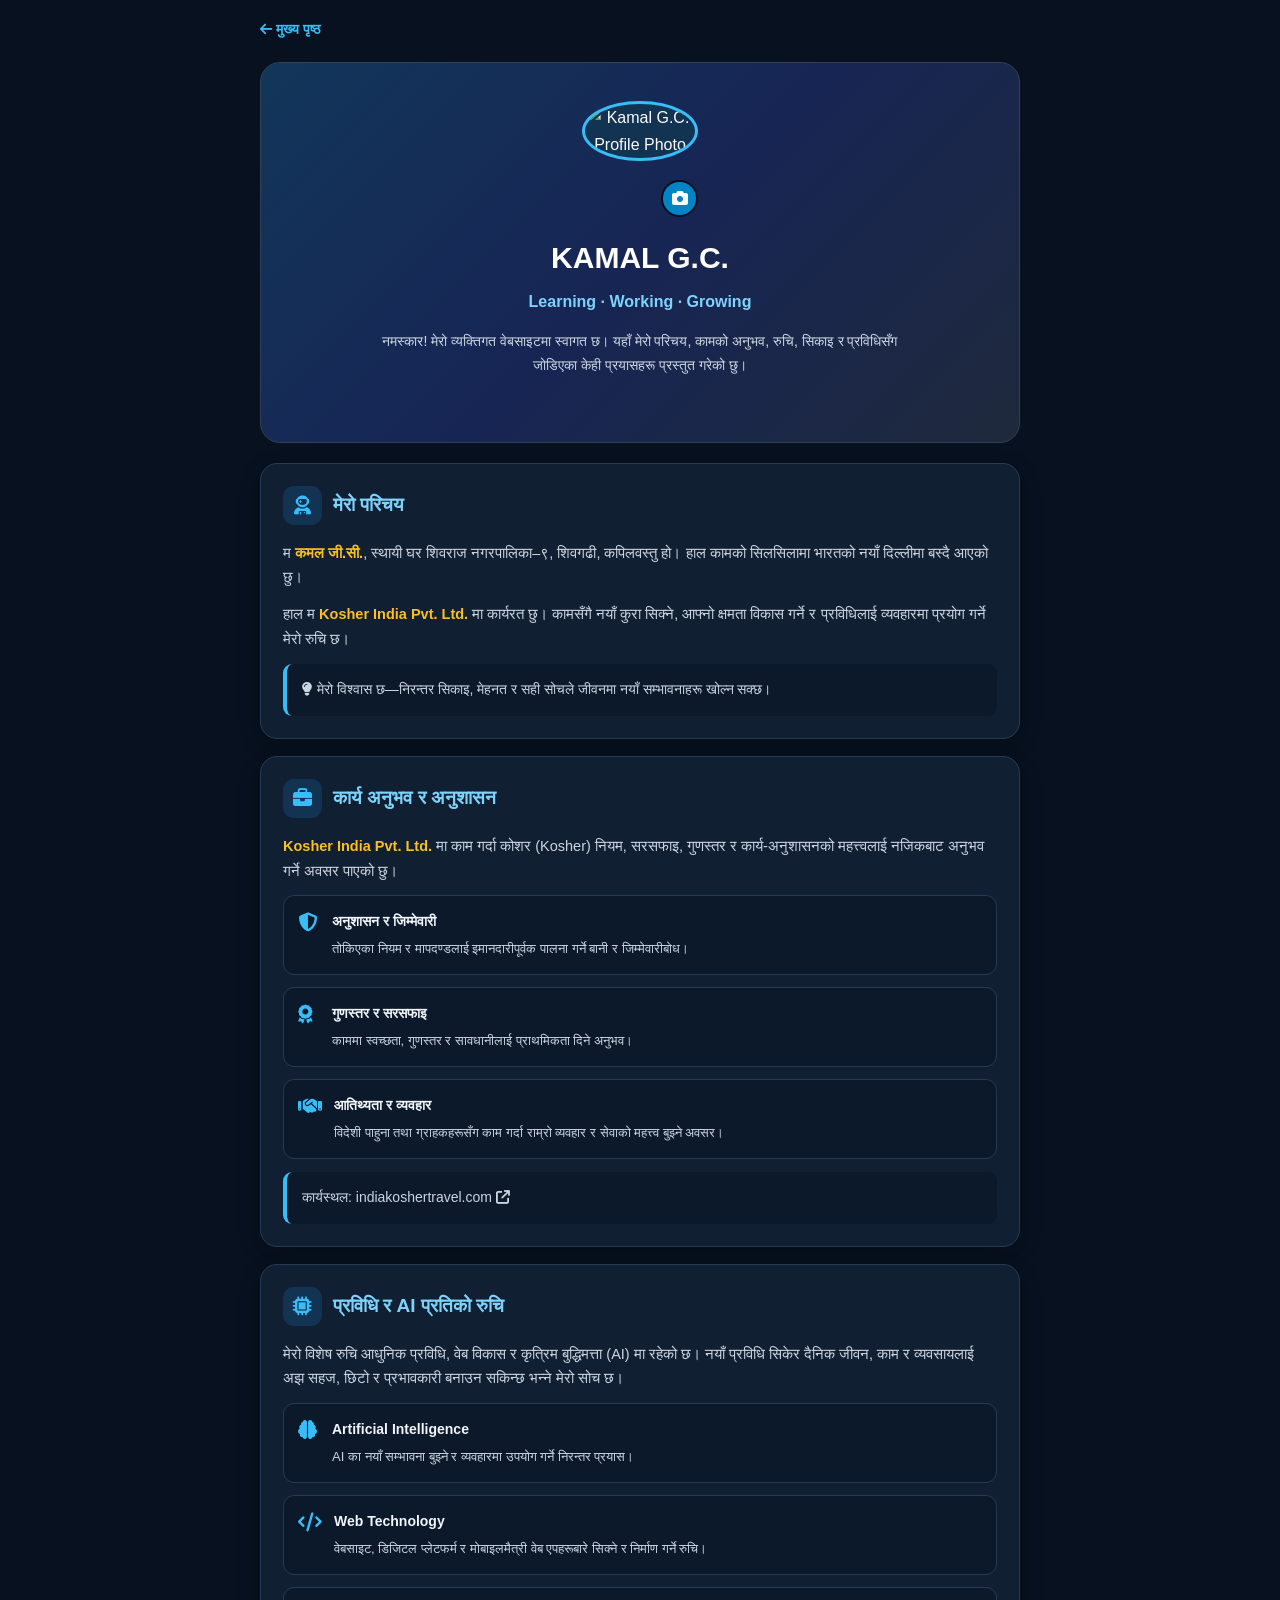
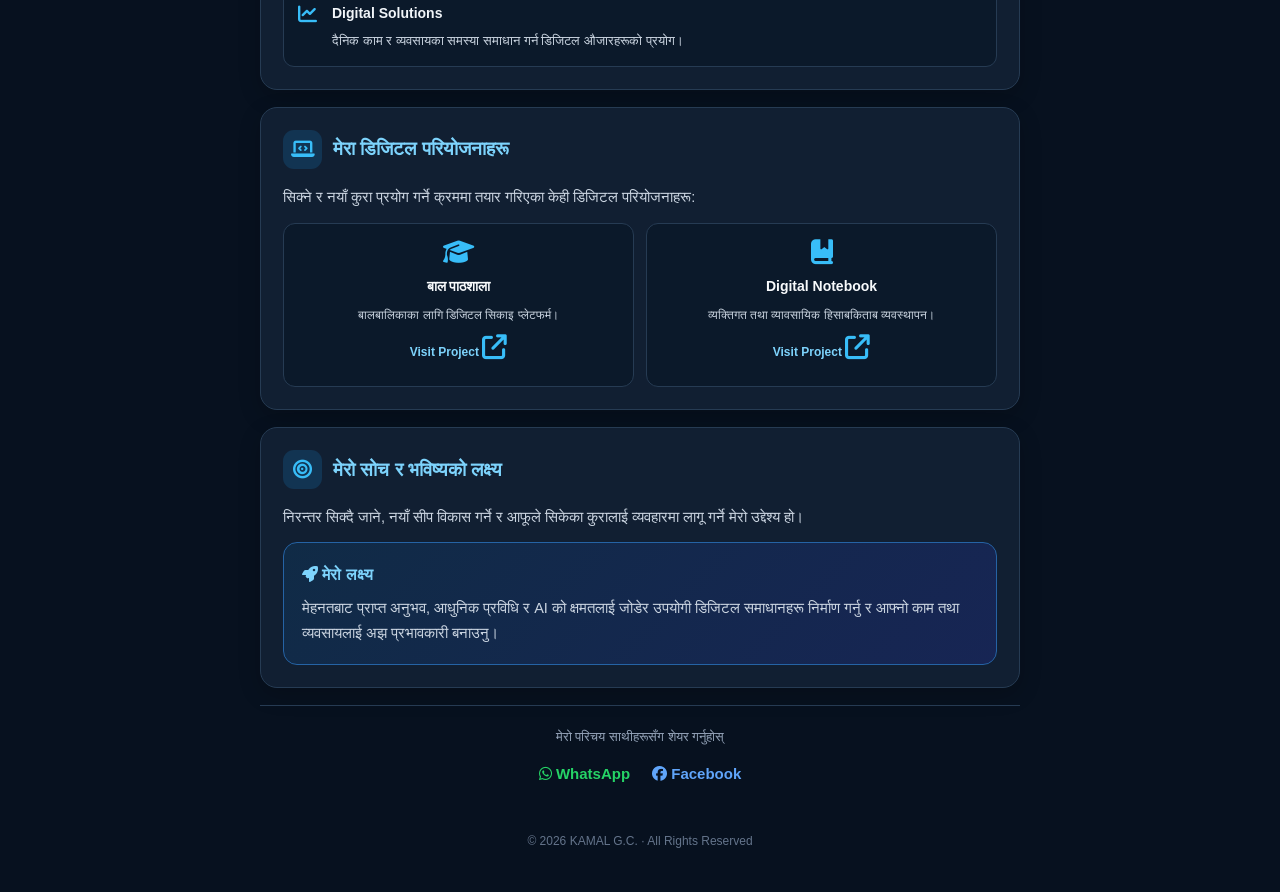
==== commit e409173f: "Update print statement from 'Hello' to 'Goodbye'" ====
--- a/about.html
+++ b/about.html
@@ -7,248 +7,1082 @@
 <meta name="theme-color" content="#07111f">
 <title>About Me | KAMAL G.C.</title>
 <meta name="description" content="Kamal G.C. को व्यक्तिगत परिचय, अनुभव र डिजिटल परियोजनाहरू।">
+
 <link rel="stylesheet" href="https://cdnjs.cloudflare.com/ajax/libs/font-awesome/6.4.0/css/all.min.css">
 <script src="https://cdn.jsdelivr.net/npm/@supabase/supabase-js@2"></script>
 
 <style>
 *{margin:0;padding:0;box-sizing:border-box}
-body{font-family:'Segoe UI',Arial,sans-serif;background:#07111f;color:#f8fafc;padding:18px 14px 40px;line-height:1.7}
+
+body{
+font-family:'Segoe UI',Arial,sans-serif;
+background:#07111f;
+color:#f8fafc;
+padding:18px 14px 40px;
+line-height:1.7
+}
+
 a{color:inherit;text-decoration:none}
 .container{max-width:760px;margin:auto}
-.topbar{display:flex;justify-content:flex-start;margin-bottom:20px}
-.topbar a{color:#38bdf8;font-size:14px;font-weight:700}
-.hero{position:relative;overflow:hidden;text-align:center;padding:38px 20px;border-radius:20px;background:linear-gradient(135deg,#12365a,#172554,#1e293b);border:1px solid #334155;margin-bottom:20px}
-.avatar-wrap{position:relative;width:116px;height:116px;margin:0 auto 15px}
-.avatar{width:116px;height:116px;border-radius:50%;object-fit:cover;border:3px solid #38bdf8;background:#123452}
-.avatar-edit{position:absolute;bottom:0;right:0;width:37px;height:37px;border:2px solid #07111f;border-radius:50%;background:#0284c7;color:white;display:grid;place-items:center;cursor:pointer}
+
+.topbar{
+display:flex;
+justify-content:flex-start;
+margin-bottom:20px
+}
+
+.topbar a{
+color:#38bdf8;
+font-size:14px;
+font-weight:700
+}
+
+.hero{
+position:relative;
+overflow:hidden;
+text-align:center;
+padding:38px 20px;
+border-radius:20px;
+background:linear-gradient(135deg,#12365a,#172554,#1e293b);
+border:1px solid #334155;
+margin-bottom:20px
+}
+
+.avatar-wrap{
+position:relative;
+width:116px;
+height:116px;
+margin:0 auto 15px
+}
+
+.avatar{
+width:116px;
+height:116px;
+border-radius:50%;
+object-fit:cover;
+border:3px solid #38bdf8;
+background:#123452
+}
+
+.avatar-edit{
+position:absolute;
+bottom:0;
+right:0;
+width:37px;
+height:37px;
+border:2px solid #07111f;
+border-radius:50%;
+background:#0284c7;
+color:white;
+display:grid;
+place-items:center;
+cursor:pointer
+}
+
 .avatar-edit:hover{background:#0369a1}
 #avatarInput{display:none}
-#avatarStatus{font-size:12px;color:#bae6fd;margin-top:8px;min-height:18px}
-.hero h1{font-size:30px;color:white;margin-bottom:5px}
+
+#avatarStatus{
+font-size:12px;
+color:#bae6fd;
+margin-top:8px;
+min-height:18px
+}
+
+.hero h1{
+font-size:30px;
+color:white;
+margin-bottom:5px
+}
+
 .subtitle{color:#7dd3fc;font-weight:700}
-.intro{color:#cbd5e1;font-size:14px;max-width:520px;margin:15px auto 0}
-.section{background:#111f32;border:1px solid #263b53;border-radius:17px;padding:22px;margin-bottom:17px;box-shadow:0 7px 22px #0003}
-.section-title{display:flex;align-items:center;gap:11px;color:#7dd3fc;font-size:19px;margin-bottom:16px}
-.section-title i{width:39px;height:39px;display:grid;place-items:center;border-radius:11px;background:#123452;color:#38bdf8}
-.section p{color:#cbd5e1;font-size:14.5px;margin-bottom:12px}
+
+.intro{
+color:#cbd5e1;
+font-size:14px;
+max-width:520px;
+margin:15px auto 0
+}
+
+.section{
+background:#111f32;
+border:1px solid #263b53;
+border-radius:17px;
+padding:22px;
+margin-bottom:17px;
+box-shadow:0 7px 22px #0003
+}
+
+.section-title{
+display:flex;
+align-items:center;
+gap:11px;
+color:#7dd3fc;
+font-size:19px;
+margin-bottom:16px
+}
+
+.section-title i{
+width:39px;
+height:39px;
+display:grid;
+place-items:center;
+border-radius:11px;
+background:#123452;
+color:#38bdf8
+}
+
+.section p{
+color:#cbd5e1;
+font-size:14.5px;
+margin-bottom:12px
+}
+
 .section p:last-child{margin-bottom:0}
 .section strong{color:#fbbf24}
-.highlight{background:#0b192a;border-left:4px solid #38bdf8;padding:14px 15px;border-radius:9px;margin-top:13px;color:#cbd5e1;font-size:14px}
-.experience-list{display:grid;gap:12px;margin-top:12px}
-.experience-item{display:flex;gap:12px;align-items:flex-start;background:#0b192a;border:1px solid #263b53;border-radius:11px;padding:14px}
-.experience-item i{color:#38bdf8;font-size:19px;margin-top:3px;min-width:22px}
-.experience-item h3{color:#f1f5f9;font-size:14px;margin-bottom:4px}
-.experience-item p{font-size:13px;margin:0}
-.project-grid{display:grid;grid-template-columns:repeat(2,minmax(0,1fr));gap:12px;margin-top:14px}
-.project-card{background:#0b192a;border:1px solid #263b53;border-radius:12px;padding:16px 13px;text-align:center;transition:.2s}
-.project-card:hover{border-color:#38bdf8;transform:translateY(-3px)}
-.project-card i{font-size:25px;color:#38bdf8;margin-bottom:10px}
-.project-card h3{font-size:14px;color:#f8fafc;margin-bottom:6px}
-.project-card p{font-size:12px;margin-bottom:10px}
-.project-card span{color:#7dd3fc;font-size:12px;font-weight:bold}
-.goal-box{background:linear-gradient(135deg,#102b46,#172554);border:1px solid #2563a5;border-radius:14px;padding:18px;margin-top:12px}
-.goal-box h3{color:#7dd3fc;font-size:16px;margin-bottom:8px}
+
+.highlight{
+background:#0b192a;
+border-left:4px solid #38bdf8;
+padding:14px 15px;
+border-radius:9px;
+margin-top:13px;
+color:#cbd5e1;
+font-size:14px
+}
+
+.experience-list{
+display:grid;
+gap:12px;
+margin-top:12px
+}
+
+.experience-item{
+display:flex;
+gap:12px;
+align-items:flex-start;
+background:#0b192a;
+border:1px solid #263b53;
+border-radius:11px;
+padding:14px
+}
+
+.experience-item i{
+color:#38bdf8;
+font-size:19px;
+margin-top:3px;
+min-width:22px
+}
+
+.experience-item h3{
+color:#f1f5f9;
+font-size:14px;
+margin-bottom:4px
+}
+
+.experience-item p{
+font-size:13px;
+margin:0
+}
+
+.project-grid{
+display:grid;
+grid-template-columns:repeat(2,minmax(0,1fr));
+gap:12px;
+margin-top:14px
+}
+
+.project-card{
+background:#0b192a;
+border:1px solid #263b53;
+border-radius:12px;
+padding:16px 13px;
+text-align:center;
+transition:.2s
+}
+
+.project-card:hover{
+border-color:#38bdf8;
+transform:translateY(-3px)
+}
+
+.project-card i{
+font-size:25px;
+color:#38bdf8;
+margin-bottom:10px
+}
+
+.project-card h3{
+font-size:14px;
+color:#f8fafc;
+margin-bottom:6px
+}
+
+.project-card p{
+font-size:12px;
+margin-bottom:10px
+}
+
+.project-card span{
+color:#7dd3fc;
+font-size:12px;
+font-weight:bold
+}
+
+.goal-box{
+background:linear-gradient(135deg,#102b46,#172554);
+border:1px solid #2563a5;
+border-radius:14px;
+padding:18px;
+margin-top:12px
+}
+
+.goal-box h3{
+color:#7dd3fc;
+font-size:16px;
+margin-bottom:8px
+}
+
 .goal-box p{margin:0}
-.share-section{text-align:center;padding:20px 10px;border-top:1px solid #263b53;margin-top:8px}
-.share-section p{color:#94a3b8;font-size:13px;margin-bottom:13px}
-.share-links{display:flex;justify-content:center;gap:22px}
-.share-links a{font-size:15px;font-weight:bold}
-.whatsapp{color:#25d366}.facebook{color:#60a5fa}
-footer{text-align:center;color:#64748b;font-size:12px;margin-top:25px}
-@media(max-width:480px){.hero{padding:30px 15px}.hero h1{font-size:26px}.section{padding:17px}.project-grid{grid-template-columns:1fr 1fr}}
+
+.share-section{
+text-align:center;
+padding:20px 10px;
+border-top:1px solid #263b53;
+margin-top:8px
+}
+
+.share-section p{
+color:#94a3b8;
+font-size:13px;
+margin-bottom:13px
+}
+
+.share-links{
+display:flex;
+justify-content:center;
+gap:22px
+}
+
+.share-links a{
+font-size:15px;
+font-weight:bold
+}
+
+.whatsapp{color:#25d366}
+.facebook{color:#60a5fa}
+
+footer{
+text-align:center;
+color:#64748b;
+font-size:12px;
+margin-top:25px
+}
+
+/* CUSTOM LOGIN MODAL */
+
+.modal-overlay{
+position:fixed;
+inset:0;
+z-index:9999;
+background:rgba(0,0,0,.78);
+display:none;
+align-items:center;
+justify-content:center;
+padding:18px
+}
+
+.modal-overlay.show{display:flex}
+
+.login-box{
+width:100%;
+max-width:390px;
+background:#111f32;
+border:1px solid #2563a5;
+border-radius:18px;
+padding:23px;
+box-shadow:0 15px 50px #0009;
+position:relative;
+animation:modalIn .2s ease
+}
+
+@keyframes modalIn{
+from{opacity:0;transform:translateY(12px)}
+to{opacity:1;transform:translateY(0)}
+}
+
+.login-icon{
+width:55px;
+height:55px;
+border-radius:15px;
+background:#123452;
+color:#38bdf8;
+display:grid;
+place-items:center;
+font-size:23px;
+margin-bottom:13px
+}
+
+.login-box h2{
+font-size:20px;
+color:#7dd3fc;
+margin-bottom:5px
+}
+
+.login-description{
+font-size:13px;
+color:#94a3b8;
+margin-bottom:18px
+}
+
+.close-modal{
+position:absolute;
+top:14px;
+right:15px;
+border:0;
+background:#263b53;
+color:#cbd5e1;
+width:33px;
+height:33px;
+border-radius:50%;
+font-size:17px;
+cursor:pointer
+}
+
+.form-group{margin-bottom:14px}
+
+.form-group label{
+display:block;
+font-size:13px;
+color:#cbd5e1;
+margin-bottom:6px
+}
+
+.form-group input{
+width:100%;
+padding:12px 13px;
+border-radius:9px;
+border:1px solid #334e68;
+background:#071827;
+color:white;
+font-size:14px;
+outline:none
+}
+
+.form-group input:focus{border-color:#38bdf8}
+
+.form-buttons{
+display:flex;
+gap:10px;
+margin-top:18px
+}
+
+.form-buttons button{
+flex:1;
+padding:12px 10px;
+border-radius:9px;
+border:0;
+font-size:14px;
+font-weight:700;
+cursor:pointer
+}
+
+.cancel-btn{
+background:#263b53;
+color:#cbd5e1
+}
+
+.save-btn{
+background:#0284c7;
+color:white
+}
+
+.save-btn:hover{background:#0369a1}
+.save-btn:disabled{opacity:.6;cursor:not-allowed}
+
+#loginStatus{
+font-size:13px;
+margin-top:13px;
+color:#fca5a5;
+min-height:20px
+}
+
+@media(max-width:480px){
+.hero{padding:30px 15px}
+.hero h1{font-size:26px}
+.section{padding:17px}
+.project-grid{grid-template-columns:1fr 1fr}
+}
 </style>
 </head>
 
 <body>
+
 <main class="container">
 
 <div class="topbar">
-<a href="index.html"><i class="fa-solid fa-arrow-left"></i> मुख्य पृष्ठ</a>
+<a href="index.html">
+<i class="fa-solid fa-arrow-left"></i> मुख्य पृष्ठ
+</a>
 </div>
 
 <header class="hero">
+
 <div class="avatar-wrap">
-<img id="profileAvatar" class="avatar"
+
+<img id="profileAvatar"
+class="avatar"
 src="https://ui-avatars.com/api/?name=Kamal+GC&background=123452&color=ffffff&size=240"
 alt="Kamal G.C. Profile Photo">
-<label class="avatar-edit" for="avatarInput" title="फोटो बदल्नुहोस्">
+
+<label class="avatar-edit"
+for="avatarInput"
+title="फोटो बदल्नुहोस्">
 <i class="fa-solid fa-camera"></i>
 </label>
+
 <input type="file" id="avatarInput" accept="image/*">
+
 </div>
 
 <h1>KAMAL G.C.</h1>
+
 <div class="subtitle">Learning · Working · Growing</div>
+
 <p class="intro">
 नमस्कार! मेरो व्यक्तिगत वेबसाइटमा स्वागत छ।
 यहाँ मेरो परिचय, कामको अनुभव, रुचि, सिकाइ र प्रविधिसँग
 जोडिएका केही प्रयासहरू प्रस्तुत गरेको छु।
 </p>
+
 <div id="avatarStatus" aria-live="polite"></div>
+
 </header>
 
 <section class="section">
-<h2 class="section-title"><i class="fa-solid fa-user-astronaut"></i> मेरो परिचय</h2>
-<p>म <strong>कमल जी.सी.</strong>, स्थायी घर शिवराज नगरपालिका–९, शिवगढी, कपिलवस्तु हो। हाल कामको सिलसिलामा भारतको नयाँ दिल्लीमा बस्दै आएको छु।</p>
-<p>हाल म <strong>Kosher India Pvt. Ltd.</strong> मा कार्यरत छु। कामसँगै नयाँ कुरा सिक्ने, आफ्नो क्षमता विकास गर्ने र प्रविधिलाई व्यवहारमा प्रयोग गर्ने मेरो रुचि छ।</p>
-<div class="highlight"><i class="fa-solid fa-lightbulb"></i> मेरो विश्वास छ—निरन्तर सिकाइ, मेहनत र सही सोचले जीवनमा नयाँ सम्भावनाहरू खोल्न सक्छ।</div>
+
+<h2 class="section-title">
+<i class="fa-solid fa-user-astronaut"></i>
+मेरो परिचय
+</h2>
+
+<p>
+म <strong>कमल जी.सी.</strong>, स्थायी घर शिवराज नगरपालिका–९,
+शिवगढी, कपिलवस्तु हो। हाल कामको सिलसिलामा भारतको
+नयाँ दिल्लीमा बस्दै आएको छु।
+</p>
+
+<p>
+हाल म <strong>Kosher India Pvt. Ltd.</strong> मा कार्यरत छु।
+कामसँगै नयाँ कुरा सिक्ने, आफ्नो क्षमता विकास गर्ने र
+प्रविधिलाई व्यवहारमा प्रयोग गर्ने मेरो रुचि छ।
+</p>
+
+<div class="highlight">
+<i class="fa-solid fa-lightbulb"></i>
+मेरो विश्वास छ—निरन्तर सिकाइ, मेहनत र सही सोचले
+जीवनमा नयाँ सम्भावनाहरू खोल्न सक्छ।
+</div>
+
 </section>
 
 <section class="section">
-<h2 class="section-title"><i class="fa-solid fa-briefcase"></i> कार्य अनुभव र अनुशासन</h2>
-<p><strong>Kosher India Pvt. Ltd.</strong> मा काम गर्दा कोशर (Kosher) नियम, सरसफाइ, गुणस्तर र कार्य-अनुशासनको महत्त्वलाई नजिकबाट अनुभव गर्ने अवसर पाएको छु।</p>
+
+<h2 class="section-title">
+<i class="fa-solid fa-briefcase"></i>
+कार्य अनुभव र अनुशासन
+</h2>
+
+<p>
+<strong>Kosher India Pvt. Ltd.</strong> मा काम गर्दा कोशर
+(Kosher) नियम, सरसफाइ, गुणस्तर र कार्य-अनुशासनको
+महत्त्वलाई नजिकबाट अनुभव गर्ने अवसर पाएको छु।
+</p>
+
 <div class="experience-list">
-<div class="experience-item"><i class="fa-solid fa-shield-halved"></i><div><h3>अनुशासन र जिम्मेवारी</h3><p>तोकिएका नियम र मापदण्डलाई इमानदारीपूर्वक पालना गर्ने बानी र जिम्मेवारीबोध।</p></div></div>
-<div class="experience-item"><i class="fa-solid fa-award"></i><div><h3>गुणस्तर र सरसफाइ</h3><p>काममा स्वच्छता, गुणस्तर र सावधानीलाई प्राथमिकता दिने अनुभव।</p></div></div>
-<div class="experience-item"><i class="fa-solid fa-handshake"></i><div><h3>आतिथ्यता र व्यवहार</h3><p>विदेशी पाहुना तथा ग्राहकहरूसँग काम गर्दा राम्रो व्यवहार र सेवाको महत्त्व बुझ्ने अवसर।</p></div></div>
-</div>
-<div class="highlight">कार्यस्थल: <a href="https://www.indiakoshertravel.com" target="_blank" rel="noopener">indiakoshertravel.com <i class="fa-solid fa-arrow-up-right-from-square"></i></a></div>
+
+<div class="experience-item">
+<i class="fa-solid fa-shield-halved"></i>
+<div>
+<h3>अनुशासन र जिम्मेवारी</h3>
+<p>तोकिएका नियम र मापदण्डलाई इमानदारीपूर्वक पालना गर्ने बानी र जिम्मेवारीबोध।</p>
+</div>
+</div>
+
+<div class="experience-item">
+<i class="fa-solid fa-award"></i>
+<div>
+<h3>गुणस्तर र सरसफाइ</h3>
+<p>काममा स्वच्छता, गुणस्तर र सावधानीलाई प्राथमिकता दिने अनुभव।</p>
+</div>
+</div>
+
+<div class="experience-item">
+<i class="fa-solid fa-handshake"></i>
+<div>
+<h3>आतिथ्यता र व्यवहार</h3>
+<p>विदेशी पाहुना तथा ग्राहकहरूसँग काम गर्दा राम्रो व्यवहार र सेवाको महत्त्व बुझ्ने अवसर।</p>
+</div>
+</div>
+
+</div>
+
+<div class="highlight">
+कार्यस्थल:
+<a href="https://www.indiakoshertravel.com"
+target="_blank" rel="noopener">
+indiakoshertravel.com
+<i class="fa-solid fa-arrow-up-right-from-square"></i>
+</a>
+</div>
+
 </section>
 
 <section class="section">
-<h2 class="section-title"><i class="fa-solid fa-microchip"></i> प्रविधि र AI प्रतिको रुचि</h2>
-<p>मेरो विशेष रुचि आधुनिक प्रविधि, वेब विकास र कृत्रिम बुद्धिमत्ता (AI) मा रहेको छ। नयाँ प्रविधि सिकेर दैनिक जीवन, काम र व्यवसायलाई अझ सहज, छिटो र प्रभावकारी बनाउन सकिन्छ भन्ने मेरो सोच छ।</p>
+
+<h2 class="section-title">
+<i class="fa-solid fa-microchip"></i>
+प्रविधि र AI प्रतिको रुचि
+</h2>
+
+<p>
+मेरो विशेष रुचि आधुनिक प्रविधि, वेब विकास र कृत्रिम
+बुद्धिमत्ता (AI) मा रहेको छ। नयाँ प्रविधि सिकेर दैनिक
+जीवन, काम र व्यवसायलाई अझ सहज, छिटो र प्रभावकारी
+बनाउन सकिन्छ भन्ने मेरो सोच छ।
+</p>
+
 <div class="experience-list">
-<div class="experience-item"><i class="fa-solid fa-brain"></i><div><h3>Artificial Intelligence</h3><p>AI का नयाँ सम्भावना बुझ्ने र व्यवहारमा उपयोग गर्ने निरन्तर प्रयास।</p></div></div>
-<div class="experience-item"><i class="fa-solid fa-code"></i><div><h3>Web Technology</h3><p>वेबसाइट, डिजिटल प्लेटफर्म र मोबाइलमैत्री वेब एपहरूबारे सिक्ने र निर्माण गर्ने रुचि।</p></div></div>
-<div class="experience-item"><i class="fa-solid fa-chart-line"></i><div><h3>Digital Solutions</h3><p>दैनिक काम र व्यवसायका समस्या समाधान गर्न डिजिटल औजारहरूको प्रयोग।</p></div></div>
+
+<div class="experience-item">
+<i class="fa-solid fa-brain"></i>
+<div>
+<h3>Artificial Intelligence</h3>
+<p>AI का नयाँ सम्भावना बुझ्ने र व्यवहारमा उपयोग गर्ने निरन्तर प्रयास।</p>
+</div>
+</div>
+
+<div class="experience-item">
+<i class="fa-solid fa-code"></i>
+<div>
+<h3>Web Technology</h3>
+<p>वेबसाइट, डिजिटल प्लेटफर्म र मोबाइलमैत्री वेब एपहरूबारे सिक्ने र निर्माण गर्ने रुचि।</p>
+</div>
+</div>
+
+<div class="experience-item">
+<i class="fa-solid fa-chart-line"></i>
+<div>
+<h3>Digital Solutions</h3>
+<p>दैनिक काम र व्यवसायका समस्या समाधान गर्न डिजिटल औजारहरूको प्रयोग।</p>
+</div>
+</div>
+
 </div>
 </section>
 
 <section class="section">
-<h2 class="section-title"><i class="fa-solid fa-laptop-code"></i> मेरा डिजिटल परियोजनाहरू</h2>
-<p>सिक्ने र नयाँ कुरा प्रयोग गर्ने क्रममा तयार गरिएका केही डिजिटल परियोजनाहरू:</p>
+
+<h2 class="section-title">
+<i class="fa-solid fa-laptop-code"></i>
+मेरा डिजिटल परियोजनाहरू
+</h2>
+
+<p>
+सिक्ने र नयाँ कुरा प्रयोग गर्ने क्रममा तयार गरिएका
+केही डिजिटल परियोजनाहरू:
+</p>
+
 <div class="project-grid">
-<a class="project-card" href="https://kids.kamalgc.com.np" target="_blank" rel="noopener">
-<i class="fa-solid fa-graduation-cap"></i><h3>बाल पाठशाला</h3>
+
+<a class="project-card"
+href="https://kids.kamalgc.com.np"
+target="_blank" rel="noopener">
+
+<i class="fa-solid fa-graduation-cap"></i>
+<h3>बाल पाठशाला</h3>
 <p>बालबालिकाका लागि डिजिटल सिकाइ प्लेटफर्म।</p>
-<span>Visit Project <i class="fa-solid fa-arrow-up-right-from-square"></i></span>
+<span>
+Visit Project
+<i class="fa-solid fa-arrow-up-right-from-square"></i>
+</span>
+
 </a>
-<a class="project-card" href="https://dn.kamalgc.com.np" target="_blank" rel="noopener">
-<i class="fa-solid fa-book-bookmark"></i><h3>Digital Notebook</h3>
+
+<a class="project-card"
+href="https://dn.kamalgc.com.np"
+target="_blank" rel="noopener">
+
+<i class="fa-solid fa-book-bookmark"></i>
+<h3>Digital Notebook</h3>
 <p>व्यक्तिगत तथा व्यावसायिक हिसाबकिताब व्यवस्थापन।</p>
-<span>Visit Project <i class="fa-solid fa-arrow-up-right-from-square"></i></span>
+<span>
+Visit Project
+<i class="fa-solid fa-arrow-up-right-from-square"></i>
+</span>
+
 </a>
+
 </div>
 </section>
 
 <section class="section">
-<h2 class="section-title"><i class="fa-solid fa-bullseye"></i> मेरो सोच र भविष्यको लक्ष्य</h2>
-<p>निरन्तर सिक्दै जाने, नयाँ सीप विकास गर्ने र आफूले सिकेका कुरालाई व्यवहारमा लागू गर्ने मेरो उद्देश्य हो।</p>
+
+<h2 class="section-title">
+<i class="fa-solid fa-bullseye"></i>
+मेरो सोच र भविष्यको लक्ष्य
+</h2>
+
+<p>
+निरन्तर सिक्दै जाने, नयाँ सीप विकास गर्ने र आफूले
+सिकेका कुरालाई व्यवहारमा लागू गर्ने मेरो उद्देश्य हो।
+</p>
+
 <div class="goal-box">
-<h3><i class="fa-solid fa-rocket"></i> मेरो लक्ष्य</h3>
-<p>मेहनतबाट प्राप्त अनुभव, आधुनिक प्रविधि र AI को क्षमतालाई जोडेर उपयोगी डिजिटल समाधानहरू निर्माण गर्नु र आफ्नो काम तथा व्यवसायलाई अझ प्रभावकारी बनाउनु।</p>
-</div>
+<h3>
+<i class="fa-solid fa-rocket"></i>
+मेरो लक्ष्य
+</h3>
+<p>
+मेहनतबाट प्राप्त अनुभव, आधुनिक प्रविधि र AI को
+क्षमतलाई जोडेर उपयोगी डिजिटल समाधानहरू निर्माण गर्नु
+र आफ्नो काम तथा व्यवसायलाई अझ प्रभावकारी बनाउनु।
+</p>
+</div>
+
 </section>
 
 <div class="share-section">
+
 <p>मेरो परिचय साथीहरूसँग शेयर गर्नुहोस्</p>
+
 <div class="share-links">
-<a class="whatsapp" href="https://api.whatsapp.com/send?text=Kamal%20G.C.%20-%20https%3A%2F%2Fkamalgc.com.np%2Fabout.html" target="_blank" rel="noopener"><i class="fa-brands fa-whatsapp"></i> WhatsApp</a>
-<a class="facebook" href="https://www.facebook.com/sharer/sharer.php?u=https://kamalgc.com.np/about.html" target="_blank" rel="noopener"><i class="fa-brands fa-facebook"></i> Facebook</a>
-</div>
-</div>
-
-<footer>© <span id="year"></span> KAMAL G.C. · All Rights Reserved</footer>
+
+<a class="whatsapp"
+href="https://api.whatsapp.com/send?text=Kamal%20G.C.%20-%20https%3A%2F%2Fkamalgc.com.np%2Fabout.html"
+target="_blank" rel="noopener">
+<i class="fa-brands fa-whatsapp"></i> WhatsApp
+</a>
+
+<a class="facebook"
+href="https://www.facebook.com/sharer/sharer.php?u=https://kamalgc.com.np/about.html"
+target="_blank" rel="noopener">
+<i class="fa-brands fa-facebook"></i> Facebook
+</a>
+
+</div>
+</div>
+
+<footer>
+© <span id="year"></span> KAMAL G.C. · All Rights Reserved
+</footer>
+
 </main>
 
+
+<!-- WEBSITE भित्रै खुल्ने ADMIN LOGIN BOX -->
+
+<div class="modal-overlay" id="loginModal">
+
+<div class="login-box">
+
+<button type="button"
+class="close-modal"
+id="closeModal"
+aria-label="Close">
+&times;
+</button>
+
+<div class="login-icon">
+<i class="fa-solid fa-camera"></i>
+</div>
+
+<h2>प्रोफाइल फोटो बदल्नुहोस्</h2>
+
+<p class="login-description">
+फोटो सुरक्षित गर्न Admin Email र Password राख्नुहोस्।
+</p>
+
+<form id="avatarForm">
+
+<div class="form-group">
+<label for="adminEmail">Admin Email</label>
+<input
+type="email"
+id="adminEmail"
+placeholder="Admin Email लेख्नुहोस्"
+autocomplete="username"
+required>
+</div>
+
+<div class="form-group">
+<label for="adminPassword">Admin Password</label>
+<input
+type="password"
+id="adminPassword"
+placeholder="Password लेख्नुहोस्"
+autocomplete="current-password"
+required>
+</div>
+
+<div class="form-buttons">
+
+<button type="button"
+class="cancel-btn"
+id="cancelUpload">
+रद्द गर्नुहोस्
+</button>
+
+<button type="submit"
+class="save-btn"
+id="saveAvatar">
+<i class="fa-solid fa-cloud-arrow-up"></i>
+फोटो Save
+</button>
+
+</div>
+
+<div id="loginStatus" aria-live="polite"></div>
+
+</form>
+
+</div>
+</div>
+
+
 <script>
-document.getElementById("year").textContent = new Date().getFullYear();
-
-/* Supabase profile photo settings */
-const SUPABASE_URL = "https://zbyntmyybhdcwmttkuys.supabase.co";
-const SUPABASE_KEY = "sb_publishable_N8U3og_Ntm-ImrtM8c1NGA_-Rqb3dSy";
-const ADMIN_EMAIL = "gckamal67@gmail.com";
+document.getElementById("year").textContent =
+new Date().getFullYear();
+
+
+/* SUPABASE SETTINGS */
+
+const SUPABASE_URL =
+"https://zbyntmyybhdcwmttkuys.supabase.co";
+
+const SUPABASE_KEY =
+"sb_publishable_N8U3og_Ntm-ImrtM8c1NGA_-Rqb3dSy";
+
+const ADMIN_EMAIL =
+"gckamal67@gmail.com";
+
 const BUCKET = "blog-images";
+
 const AVATAR_PATH = "profile/avatar.jpg";
 
-const supabaseClient = window.supabase.createClient(SUPABASE_URL, SUPABASE_KEY);
-const avatar = document.getElementById("profileAvatar");
-const avatarInput = document.getElementById("avatarInput");
-const avatarStatus = document.getElementById("avatarStatus");
-
-function showStatus(message) {
-  avatarStatus.textContent = message;
-}
-
-function loadAvatar() {
-  const publicUrl = `${SUPABASE_URL}/storage/v1/object/public/${BUCKET}/${AVATAR_PATH}`;
-  avatar.src = `${publicUrl}?v=${Date.now()}`;
+
+/* ELEMENTS */
+
+const supabaseClient =
+window.supabase.createClient(
+SUPABASE_URL,
+SUPABASE_KEY
+);
+
+const avatar =
+document.getElementById("profileAvatar");
+
+const avatarInput =
+document.getElementById("avatarInput");
+
+const avatarStatus =
+document.getElementById("avatarStatus");
+
+const loginModal =
+document.getElementById("loginModal");
+
+const avatarForm =
+document.getElementById("avatarForm");
+
+const loginStatus =
+document.getElementById("loginStatus");
+
+const saveButton =
+document.getElementById("saveAvatar");
+
+let selectedAvatarFile = null;
+
+
+/* LOAD PROFILE PHOTO */
+
+function loadAvatar(){
+
+const publicUrl =
+`${SUPABASE_URL}/storage/v1/object/public/${BUCKET}/${AVATAR_PATH}`;
+
+avatar.src = `${publicUrl}?v=${Date.now()}`;
+
 }
 
 loadAvatar();
 
-avatarInput.addEventListener("change", async function () {
-  const file = this.files && this.files[0];
-  if (!file) return;
-
-  if (!file.type.startsWith("image/")) {
-    showStatus("कृपया फोटो फाइल मात्र छान्नुहोस्।");
-    this.value = "";
-    return;
-  }
-
-  if (file.size > 8 * 1024 * 1024) {
-    showStatus("फोटो ८ MB भन्दा सानो हुनुपर्छ।");
-    this.value = "";
-    return;
-  }
-
-  const email = prompt("Admin Email लेख्नुहोस्:");
-  if (!email) {
-    showStatus("फोटो परिवर्तन रद्द गरियो।");
-    this.value = "";
-    return;
-  }
-
-  if (email.trim().toLowerCase() !== ADMIN_EMAIL) {
-    showStatus("यो Admin Email मिलेन।");
-    this.value = "";
-    return;
-  }
-
-  const password = prompt("Admin Password लेख्नुहोस्:");
-  if (!password) {
-    showStatus("पासवर्ड नदिइएकाले फोटो परिवर्तन भएन।");
-    this.value = "";
-    return;
-  }
-
-  showStatus("फोटो सुरक्षित हुँदैछ...");
-
-  try {
-    const { data: loginData, error: loginError } =
-      await supabaseClient.auth.signInWithPassword({
-        email: email.trim(),
-        password
-      });
-
-    if (loginError) throw new Error("लगइन असफल भयो। Email वा Password जाँच्नुहोस्।");
-    if (loginData.user.email.toLowerCase() !== ADMIN_EMAIL) {
-      await supabaseClient.auth.signOut();
-      throw new Error("यो खातालाई फोटो परिवर्तन गर्ने अनुमति छैन।");
-    }
-
-    const { error: uploadError } = await supabaseClient.storage
-      .from(BUCKET)
-      .upload(AVATAR_PATH, file, {
-        upsert: true,
-        contentType: file.type,
-        cacheControl: "0"
-      });
-
-    if (uploadError) throw uploadError;
-
-    await supabaseClient.auth.signOut();
-    loadAvatar();
-    showStatus("नयाँ प्रोफाइल फोटो सफलतापूर्वक सुरक्षित भयो! 💗");
-
-  } catch (error) {
-    showStatus(error.message || "फोटो अपलोड हुन सकेन। फेरि प्रयास गर्नुहोस्।");
-  }
-
-  this.value = "";
+
+/* STATUS MESSAGE */
+
+function showStatus(message){
+avatarStatus.textContent = message;
+}
+
+
+/* OPEN LOGIN BOX */
+
+function openLogin(){
+
+loginStatus.textContent = "";
+loginModal.classList.add("show");
+
+document.getElementById("adminEmail").focus();
+
+}
+
+
+/* CLOSE LOGIN BOX */
+
+function closeLogin(){
+
+loginModal.classList.remove("show");
+
+avatarForm.reset();
+
+selectedAvatarFile = null;
+
+avatarInput.value = "";
+
+loginStatus.textContent = "";
+
+saveButton.disabled = false;
+saveButton.innerHTML =
+'<i class="fa-solid fa-cloud-arrow-up"></i> फोटो Save';
+
+}
+
+
+/* SELECT PHOTO */
+
+avatarInput.addEventListener("change", function(){
+
+const file = this.files && this.files[0];
+
+if(!file) return;
+
+if(!file.type.startsWith("image/")){
+
+showStatus("कृपया फोटो फाइल मात्र छान्नुहोस्।");
+
+this.value = "";
+
+return;
+
+}
+
+if(file.size > 8 * 1024 * 1024){
+
+showStatus("फोटो ८ MB भन्दा सानो हुनुपर्छ।");
+
+this.value = "";
+
+return;
+
+}
+
+selectedAvatarFile = file;
+
+showStatus("फोटो छानियो। अब Admin Login गर्नुहोस्।");
+
+openLogin();
+
+});
+
+
+/* CLOSE BUTTONS */
+
+document.getElementById("closeModal")
+.addEventListener("click", closeLogin);
+
+document.getElementById("cancelUpload")
+.addEventListener("click", closeLogin);
+
+
+/* CLICK OUTSIDE MODAL */
+
+loginModal.addEventListener("click", function(event){
+
+if(event.target === loginModal){
+closeLogin();
+}
+
+});
+
+
+/* ESCAPE KEY */
+
+document.addEventListener("keydown", function(event){
+
+if(event.key === "Escape" &&
+loginModal.classList.contains("show")){
+
+closeLogin();
+
+}
+
+});
+
+
+/* UPLOAD PHOTO */
+
+avatarForm.addEventListener("submit", async function(event){
+
+event.preventDefault();
+
+if(!selectedAvatarFile){
+
+loginStatus.textContent = "पहिले फोटो छान्नुहोस्।";
+
+return;
+
+}
+
+const email =
+document.getElementById("adminEmail")
+.value.trim().toLowerCase();
+
+const password =
+document.getElementById("adminPassword").value;
+
+
+/* CHECK ADMIN EMAIL */
+
+if(email !== ADMIN_EMAIL){
+
+loginStatus.textContent =
+"यो Admin Email मिलेन।";
+
+return;
+
+}
+
+
+/* START UPLOAD */
+
+saveButton.disabled = true;
+
+saveButton.innerHTML =
+'<i class="fa-solid fa-spinner fa-spin"></i> सुरक्षित हुँदैछ...';
+
+loginStatus.style.color = "#7dd3fc";
+
+loginStatus.textContent =
+"कृपया पर्खनुहोस्, फोटो अपलोड हुँदैछ...";
+
+showStatus("फोटो सुरक्षित हुँदैछ...");
+
+let loggedIn = false;
+
+try{
+
+/* ADMIN LOGIN */
+
+const {data: loginData, error: loginError} =
+await supabaseClient.auth.signInWithPassword({
+
+email: email,
+password: password
+
+});
+
+if(loginError){
+
+throw new Error(
+"लगइन असफल भयो। Email वा Password जाँच्नुहोस्।"
+);
+
+}
+
+loggedIn = true;
+
+
+/* VERIFY ADMIN ACCOUNT */
+
+if(!loginData.user ||
+loginData.user.email.toLowerCase() !== ADMIN_EMAIL){
+
+throw new Error(
+"यो खातालाई फोटो परिवर्तन गर्ने अनुमति छैन।"
+);
+
+}
+
+
+/* UPLOAD TO SUPABASE STORAGE */
+
+const {error: uploadError} =
+await supabaseClient.storage
+.from(BUCKET)
+.upload(AVATAR_PATH, selectedAvatarFile, {
+
+upsert: true,
+contentType: selectedAvatarFile.type,
+cacheControl: "0"
+
+});
+
+if(uploadError){
+
+throw new Error(uploadError.message);
+
+}
+
+
+/* SUCCESS */
+
+showStatus("नयाँ प्रोफाइल फोटो सफलतापूर्वक सुरक्षित भयो! ❤️");
+
+loginStatus.style.color = "#4ade80";
+
+loginStatus.textContent =
+"फोटो सफलतापूर्वक सुरक्षित भयो!";
+
+loadAvatar();
+
+
+/* CLOSE AFTER SUCCESS */
+
+setTimeout(function(){
+
+closeLogin();
+
+}, 1200);
+
+
+}catch(error){
+
+loginStatus.style.color = "#fca5a5";
+
+loginStatus.textContent =
+error.message || "फोटो अपलोड हुन सकेन। फेरि प्रयास गर्नुहोस्।";
+
+showStatus("फोटो सुरक्षित हुन सकेन।");
+
+
+}finally{
+
+/* SIGN OUT AFTER UPLOAD ATTEMPT */
+
+if(loggedIn){
+
+await supabaseClient.auth.signOut();
+
+}
+
+saveButton.disabled = false;
+
+saveButton.innerHTML =
+'<i class="fa-solid fa-cloud-arrow-up"></i> फोटो Save';
+
+}
+
 });
 </script>
+
 </body>
 </html>
